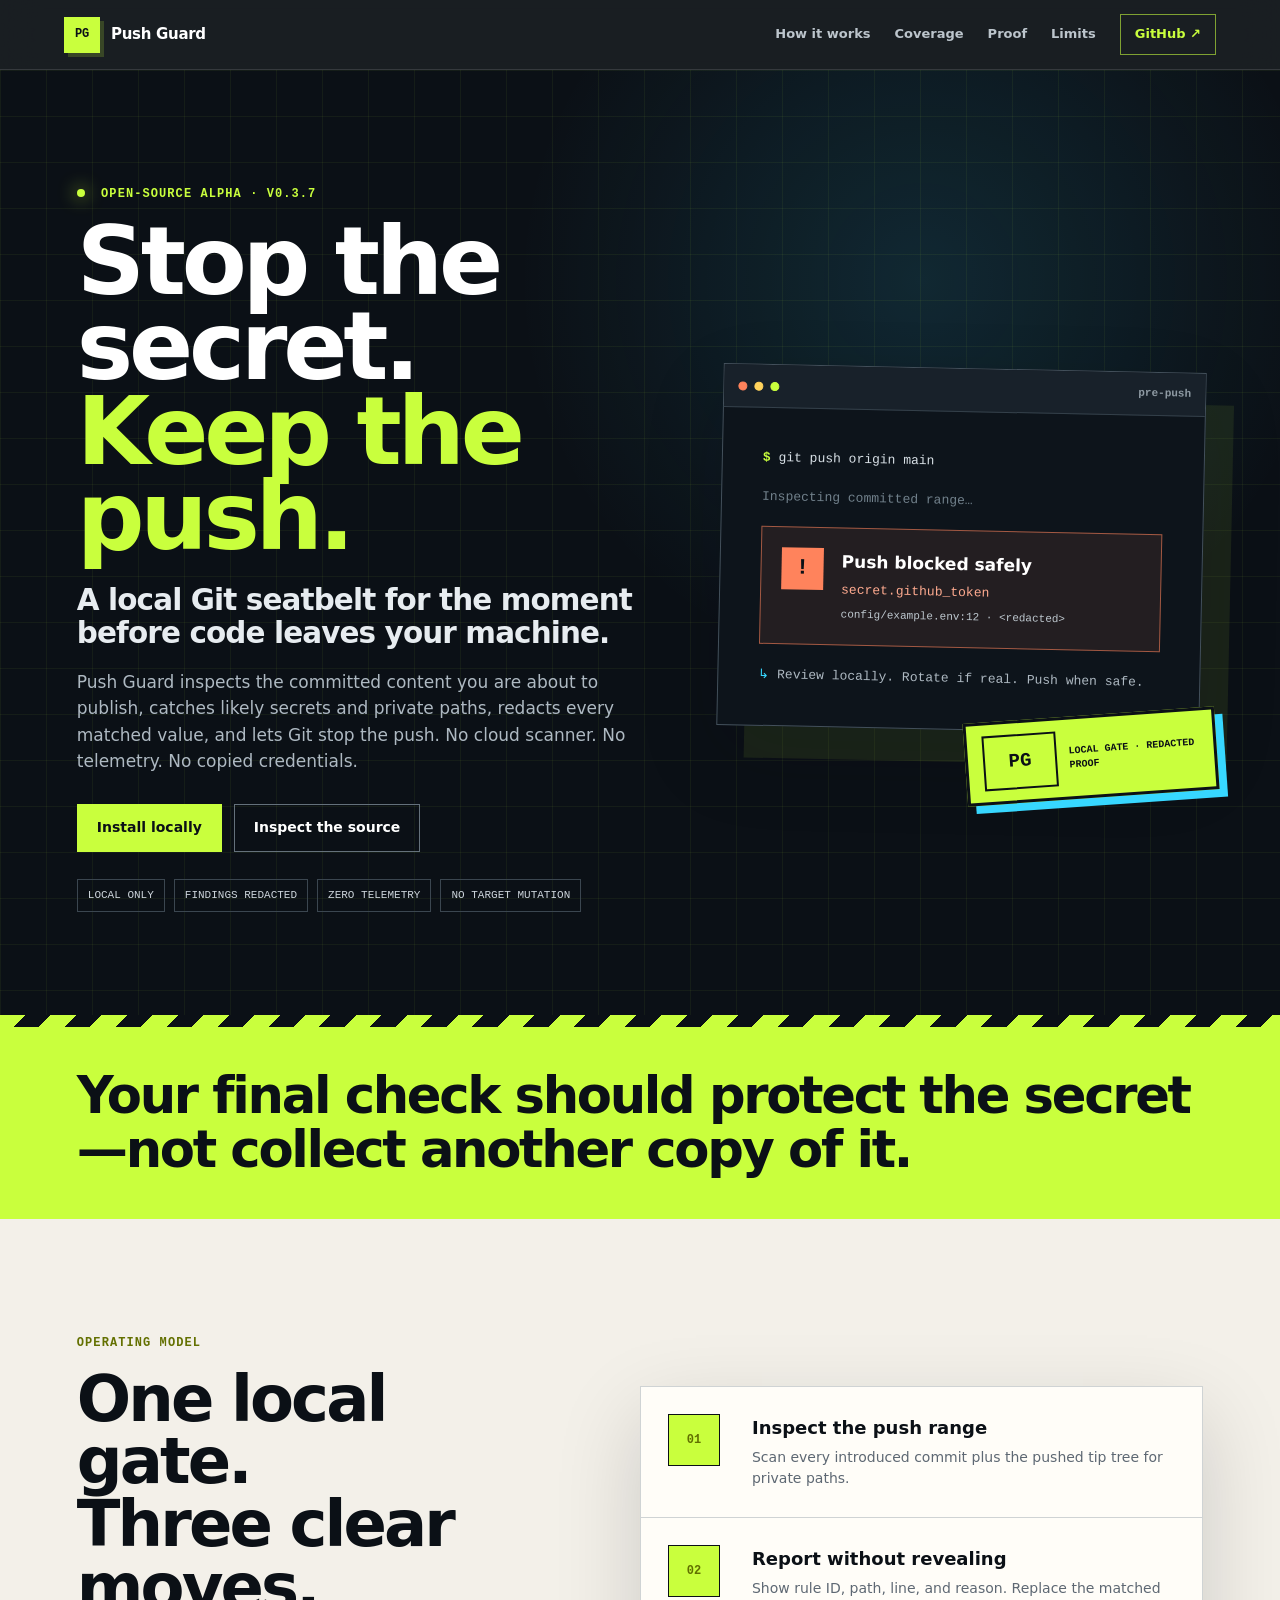
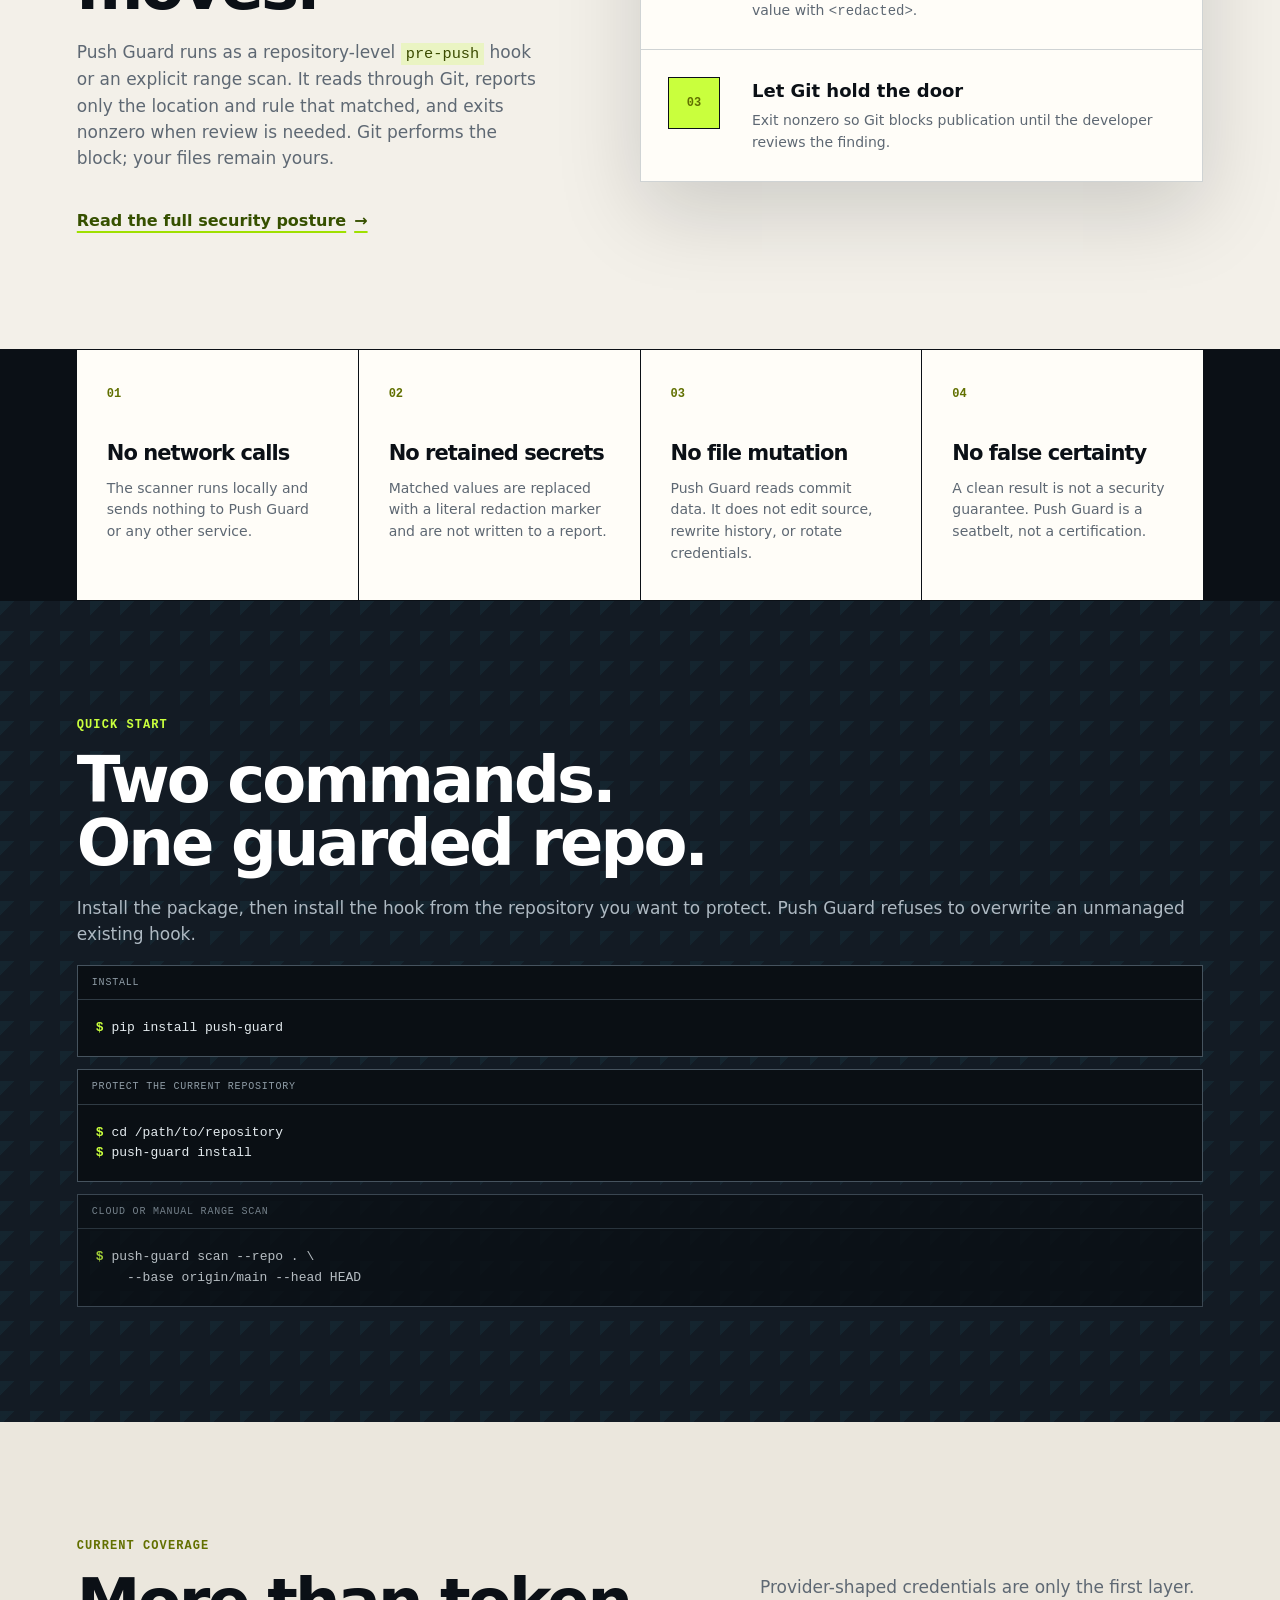
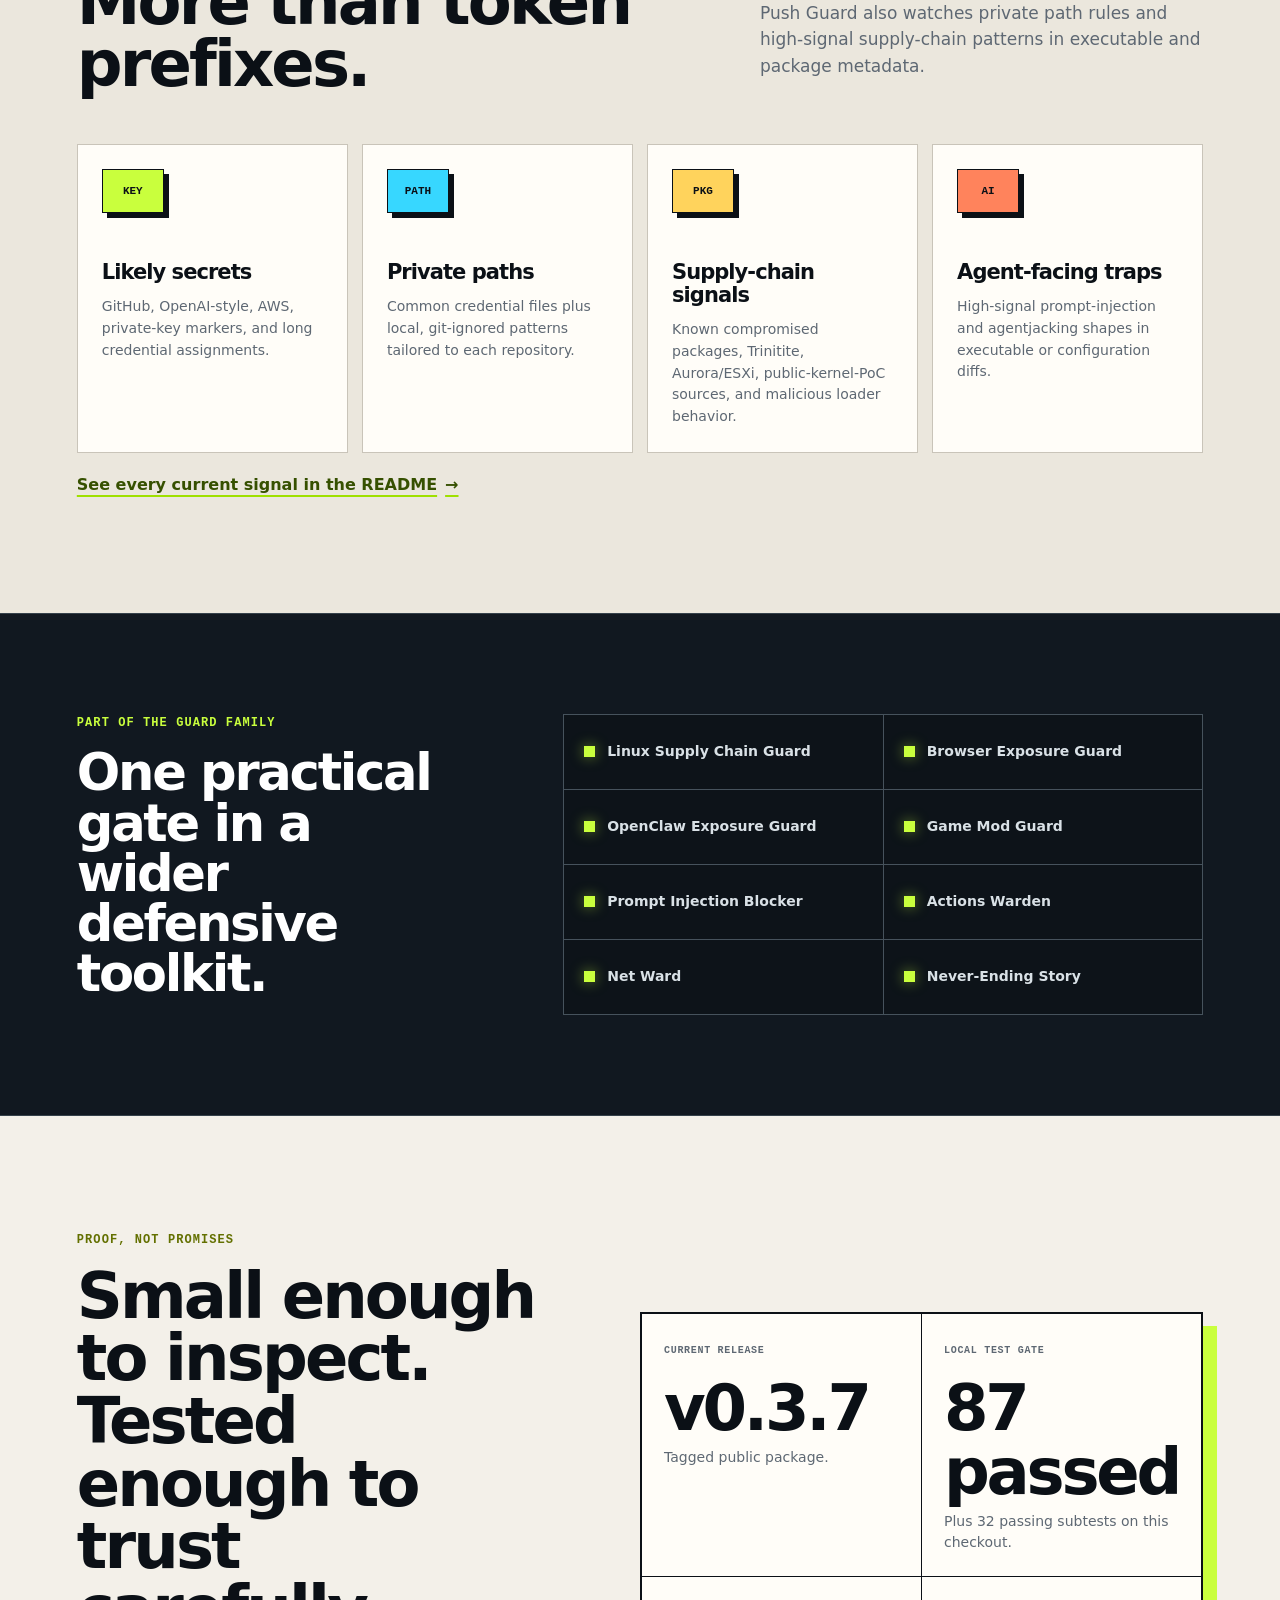
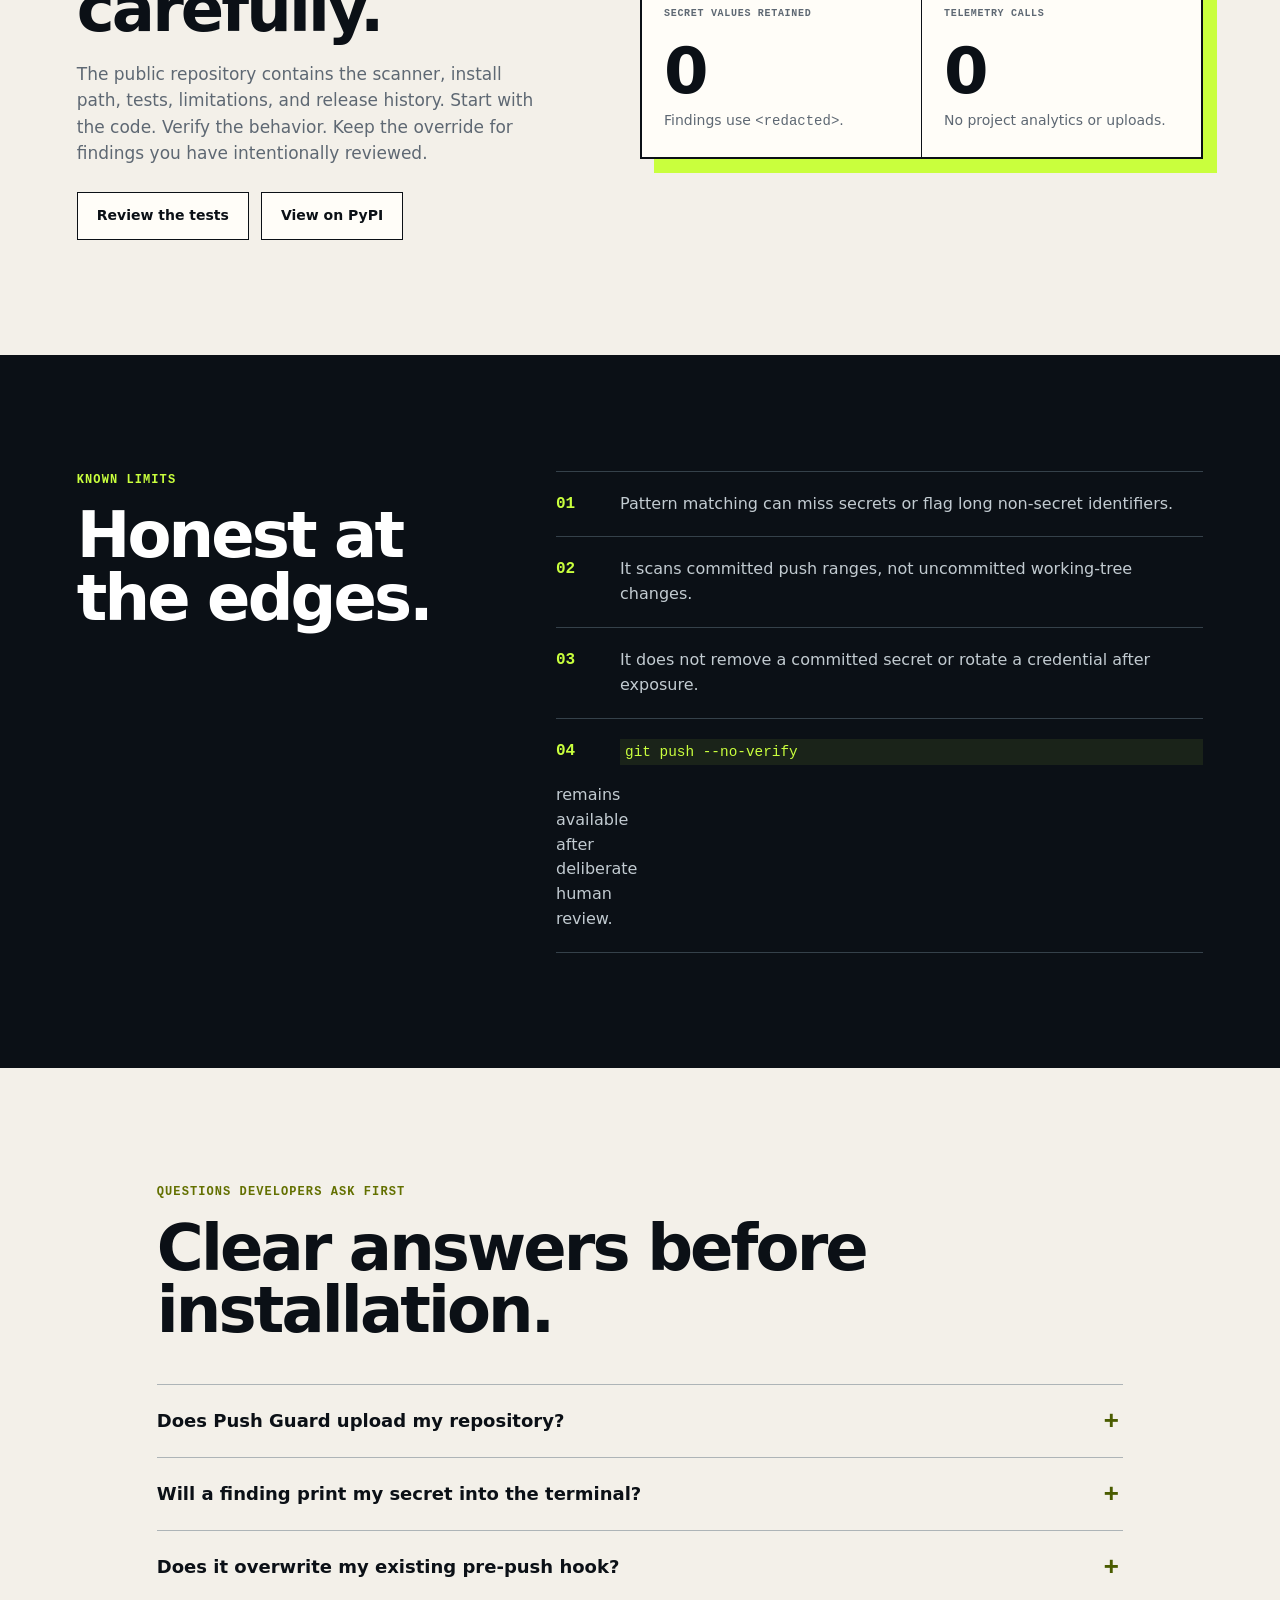
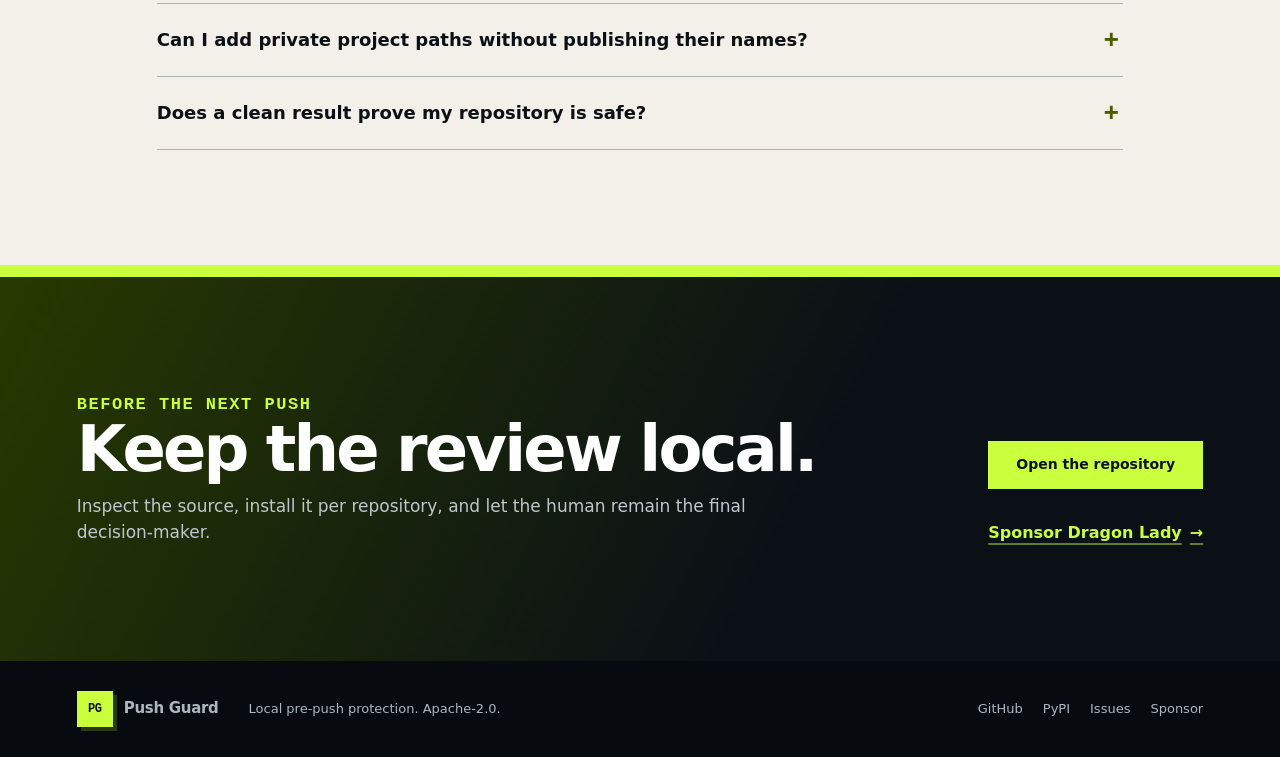
==== docs/index.html @ 7ceffd7c "Refresh Push Guard landing proof and social card for 0.3.7" ====
<!doctype html>
<html lang="en">
<head>
  <meta charset="utf-8">
  <meta name="viewport" content="width=device-width, initial-scale=1">
  <meta name="theme-color" content="#0b1016">
  <meta name="description" content="Push Guard is a local Git pre-push guard that catches likely secrets and private paths before code leaves your machine.">
  <meta property="og:type" content="website">
  <meta property="og:title" content="Push Guard | Stop likely secret leaks before push">
  <meta property="og:description" content="Local-only Git protection. Redacted findings. Zero telemetry. No file mutation.">
  <meta property="og:url" content="https://push-guard.netlify.app/">
  <meta property="og:image" content="https://push-guard.netlify.app/og-push-guard.png">
  <meta property="og:image:width" content="1200">
  <meta property="og:image:height" content="630">
  <meta property="og:image:alt" content="Push Guard local pre-push protection with a synthetic redacted finding">
  <meta name="twitter:card" content="summary_large_image">
  <meta name="twitter:title" content="Push Guard | Local pre-push protection">
  <meta name="twitter:description" content="A practical seatbelt for the moment before code leaves your machine.">
  <meta name="twitter:image" content="https://push-guard.netlify.app/og-push-guard.png">
  <link rel="canonical" href="https://push-guard.netlify.app/">
  <title>Push Guard | Stop likely secret leaks before push</title>
  <link rel="icon" href="favicon.svg" type="image/svg+xml">
  <link rel="stylesheet" href="styles.css">
  <script type="application/ld+json">
  {
    "@context": "https://schema.org",
    "@type": "FAQPage",
    "mainEntity": [
      {
        "@type": "Question",
        "name": "Does Push Guard upload my repository?",
        "acceptedAnswer": {
          "@type": "Answer",
          "text": "No. It runs locally, uses Git only to read commit data, and makes no network calls."
        }
      },
      {
        "@type": "Question",
        "name": "Will a finding print my secret into the terminal?",
        "acceptedAnswer": {
          "@type": "Answer",
          "text": "No. The matched value is replaced with <redacted>. The output identifies the rule, file, line, and reason so you can inspect locally."
        }
      },
      {
        "@type": "Question",
        "name": "Does it overwrite my existing pre-push hook?",
        "acceptedAnswer": {
          "@type": "Answer",
          "text": "Not by default. Installation refuses an unmanaged existing hook so you can preserve and chain it intentionally."
        }
      },
      {
        "@type": "Question",
        "name": "Can I add private project paths without publishing their names?",
        "acceptedAnswer": {
          "@type": "Answer",
          "text": "Yes. Put local patterns in the git-ignored .push-guard-private-paths file at the repository root."
        }
      },
      {
        "@type": "Question",
        "name": "Does a clean result prove my repository is safe?",
        "acceptedAnswer": {
          "@type": "Answer",
          "text": "No. It is one local publication gate, not a complete secret-management or supply-chain security program."
        }
      }
    ]
  }
  </script>
</head>
<body>
  <a class="skip-link" href="#main">Skip to content</a>

  <header class="site-header">
    <a class="brand" href="#top" aria-label="Push Guard home">
      <span class="brand-mark" aria-hidden="true">PG</span>
      <span>Push Guard</span>
    </a>
    <nav class="nav-links" aria-label="Primary navigation">
      <a href="#how">How it works</a>
      <a href="#coverage">Coverage</a>
      <a href="#proof">Proof</a>
      <a href="#limits">Limits</a>
      <a class="nav-cta" href="https://github.com/Dragon-Lady/push-guard" target="_blank" rel="noreferrer">GitHub <span aria-hidden="true">↗</span></a>
    </nav>
  </header>

  <main id="main">
    <section class="hero" id="top" aria-labelledby="hero-title">
      <div class="hero-copy">
        <p class="eyebrow"><span class="status-dot" aria-hidden="true"></span> Open-source alpha · v0.3.7</p>
        <h1 id="hero-title">Stop the secret.<br><span>Keep the push.</span></h1>
        <p class="hero-subtitle">A local Git seatbelt for the moment before code leaves your machine.</p>
        <p class="hero-text">
          Push Guard inspects the committed content you are about to publish, catches likely
          secrets and private paths, redacts every matched value, and lets Git stop the push.
          No cloud scanner. No telemetry. No copied credentials.
        </p>
        <div class="hero-actions">
          <a class="button primary" href="#quickstart">Install locally</a>
          <a class="button secondary" href="https://github.com/Dragon-Lady/push-guard" target="_blank" rel="noreferrer">Inspect the source</a>
        </div>
        <ul class="promise-row" aria-label="Core guarantees">
          <li>Local only</li>
          <li>Findings redacted</li>
          <li>Zero telemetry</li>
          <li>No target mutation</li>
        </ul>
      </div>

      <div class="hero-visual" aria-label="Illustration of Push Guard inspecting a Git push">
        <div class="terminal-card">
          <div class="terminal-bar">
            <span></span><span></span><span></span>
            <strong>pre-push</strong>
          </div>
          <div class="terminal-body" aria-hidden="true">
            <p><span class="prompt">$</span> git push origin main</p>
            <p class="dim">Inspecting committed range…</p>
            <div class="finding">
              <span class="finding-icon">!</span>
              <div>
                <strong>Push blocked safely</strong>
                <p>secret.github_token</p>
                <code>config/example.env:12 · &lt;redacted&gt;</code>
              </div>
            </div>
            <p class="resolution"><span>↳</span> Review locally. Rotate if real. Push when safe.</p>
          </div>
        </div>
        <div class="guard-seal" aria-hidden="true">
          <span class="shield">PG</span>
          <span class="seal-copy">LOCAL GATE · REDACTED PROOF</span>
        </div>
      </div>
    </section>

    <section class="impact-band" aria-label="Push Guard positioning">
      <p>Your final check should protect the secret—not collect another copy of it.</p>
    </section>

    <section class="section split" id="how">
      <div class="section-copy">
        <p class="section-kicker">Operating model</p>
        <h2>One local gate.<br>Three clear moves.</h2>
        <p>
          Push Guard runs as a repository-level <code>pre-push</code> hook or an explicit
          range scan. It reads through Git, reports only the location and rule that matched,
          and exits nonzero when review is needed. Git performs the block; your files remain yours.
        </p>
        <a class="text-link" href="https://github.com/Dragon-Lady/push-guard#posture" target="_blank" rel="noreferrer">Read the full security posture <span aria-hidden="true">→</span></a>
      </div>
      <ol class="flow-panel" aria-label="Push Guard request flow">
        <li>
          <span class="step-number">01</span>
          <div>
            <strong>Inspect the push range</strong>
            <p>Scan every introduced commit plus the pushed tip tree for private paths.</p>
          </div>
        </li>
        <li>
          <span class="step-number">02</span>
          <div>
            <strong>Report without revealing</strong>
            <p>Show rule ID, path, line, and reason. Replace the matched value with <code>&lt;redacted&gt;</code>.</p>
          </div>
        </li>
        <li>
          <span class="step-number">03</span>
          <div>
            <strong>Let Git hold the door</strong>
            <p>Exit nonzero so Git blocks publication until the developer reviews the finding.</p>
          </div>
        </li>
      </ol>
    </section>

    <section class="trust-grid" aria-label="Trust boundaries">
      <article>
        <span class="card-index">01</span>
        <h3>No network calls</h3>
        <p>The scanner runs locally and sends nothing to Push Guard or any other service.</p>
      </article>
      <article>
        <span class="card-index">02</span>
        <h3>No retained secrets</h3>
        <p>Matched values are replaced with a literal redaction marker and are not written to a report.</p>
      </article>
      <article>
        <span class="card-index">03</span>
        <h3>No file mutation</h3>
        <p>Push Guard reads commit data. It does not edit source, rewrite history, or rotate credentials.</p>
      </article>
      <article>
        <span class="card-index">04</span>
        <h3>No false certainty</h3>
        <p>A clean result is not a security guarantee. Push Guard is a seatbelt, not a certification.</p>
      </article>
    </section>

    <section class="section quickstart" id="quickstart">
      <div class="section-copy">
        <p class="section-kicker">Quick start</p>
        <h2>Two commands.<br>One guarded repo.</h2>
        <p>
          Install the package, then install the hook from the repository you want to protect.
          Push Guard refuses to overwrite an unmanaged existing hook.
        </p>
      </div>
      <div class="code-stack">
        <div class="code-card">
          <span>Install</span>
          <pre><code><b>$</b> pip install push-guard</code></pre>
        </div>
        <div class="code-card">
          <span>Protect the current repository</span>
          <pre><code><b>$</b> cd /path/to/repository
<b>$</b> push-guard install</code></pre>
        </div>
        <div class="code-card subdued">
          <span>Cloud or manual range scan</span>
          <pre><code><b>$</b> push-guard scan --repo . \
    --base origin/main --head HEAD</code></pre>
        </div>
      </div>
    </section>

    <section class="section coverage" id="coverage">
      <div class="coverage-heading">
        <div>
          <p class="section-kicker">Current coverage</p>
          <h2>More than token prefixes.</h2>
        </div>
        <p>
          Provider-shaped credentials are only the first layer. Push Guard also watches private
          path rules and high-signal supply-chain patterns in executable and package metadata.
        </p>
      </div>
      <div class="coverage-grid">
        <article>
          <span class="coverage-mark secret" aria-hidden="true">KEY</span>
          <h3>Likely secrets</h3>
          <p>GitHub, OpenAI-style, AWS, private-key markers, and long credential assignments.</p>
        </article>
        <article>
          <span class="coverage-mark path" aria-hidden="true">PATH</span>
          <h3>Private paths</h3>
          <p>Common credential files plus local, git-ignored patterns tailored to each repository.</p>
        </article>
        <article>
          <span class="coverage-mark chain" aria-hidden="true">PKG</span>
          <h3>Supply-chain signals</h3>
          <p>Known compromised packages, Trinitite, Aurora/ESXi, public-kernel-PoC sources, and malicious loader behavior.</p>
        </article>
        <article>
          <span class="coverage-mark agent" aria-hidden="true">AI</span>
          <h3>Agent-facing traps</h3>
          <p>High-signal prompt-injection and agentjacking shapes in executable or configuration diffs.</p>
        </article>
      </div>
      <a class="text-link" href="https://github.com/Dragon-Lady/push-guard#current-signals" target="_blank" rel="noreferrer">See every current signal in the README <span aria-hidden="true">→</span></a>
    </section>

    <section class="guard-family" aria-labelledby="family-title">
      <div>
        <p class="section-kicker">Part of the guard family</p>
        <h2 id="family-title">One practical gate in a wider defensive toolkit.</h2>
      </div>
      <ul aria-label="Related Dragon Lady projects">
        <li>Linux Supply Chain Guard</li>
        <li>Browser Exposure Guard</li>
        <li>OpenClaw Exposure Guard</li>
        <li>Game Mod Guard</li>
        <li>Prompt Injection Blocker</li>
        <li>Actions Warden</li>
        <li>Net Ward</li>
        <li>Never-Ending Story</li>
      </ul>
    </section>

    <section class="section proof" id="proof">
      <div class="proof-copy">
        <p class="section-kicker">Proof, not promises</p>
        <h2>Small enough to inspect.<br>Tested enough to trust carefully.</h2>
        <p>
          The public repository contains the scanner, install path, tests, limitations, and release
          history. Start with the code. Verify the behavior. Keep the override for findings you have
          intentionally reviewed.
        </p>
        <div class="proof-actions">
          <a class="button secondary" href="https://github.com/Dragon-Lady/push-guard/tree/main/tests" target="_blank" rel="noreferrer">Review the tests</a>
          <a class="button secondary" href="https://pypi.org/project/push-guard/" target="_blank" rel="noreferrer">View on PyPI</a>
        </div>
      </div>
      <div class="metric-grid" aria-label="Release evidence">
        <article>
          <span>Current release</span>
          <strong>v0.3.7</strong>
          <p>Tagged public package.</p>
        </article>
        <article>
          <span>Local test gate</span>
          <strong>87 passed</strong>
          <p>Plus 32 passing subtests on this checkout.</p>
        </article>
        <article>
          <span>Secret values retained</span>
          <strong>0</strong>
          <p>Findings use <code>&lt;redacted&gt;</code>.</p>
        </article>
        <article>
          <span>Telemetry calls</span>
          <strong>0</strong>
          <p>No project analytics or uploads.</p>
        </article>
      </div>
    </section>

    <section class="section limits" id="limits">
      <div>
        <p class="section-kicker">Known limits</p>
        <h2>Honest at the edges.</h2>
      </div>
      <div class="limits-list">
        <p><span>01</span> Pattern matching can miss secrets or flag long non-secret identifiers.</p>
        <p><span>02</span> It scans committed push ranges, not uncommitted working-tree changes.</p>
        <p><span>03</span> It does not remove a committed secret or rotate a credential after exposure.</p>
        <p><span>04</span> <code>git push --no-verify</code> remains available after deliberate human review.</p>
      </div>
    </section>

    <section class="section faq" aria-labelledby="faq-title">
      <p class="section-kicker">Questions developers ask first</p>
      <h2 id="faq-title">Clear answers before installation.</h2>
      <details>
        <summary>Does Push Guard upload my repository?</summary>
        <p>No. It runs locally, uses Git only to read commit data, and makes no network calls.</p>
      </details>
      <details>
        <summary>Will a finding print my secret into the terminal?</summary>
        <p>No. The matched value is replaced with <code>&lt;redacted&gt;</code>. The output identifies the rule, file, line, and reason so you can inspect locally.</p>
      </details>
      <details>
        <summary>Does it overwrite my existing pre-push hook?</summary>
        <p>Not by default. Installation refuses an unmanaged existing hook so you can preserve and chain it intentionally.</p>
      </details>
      <details>
        <summary>Can I add private project paths without publishing their names?</summary>
        <p>Yes. Put local patterns in the git-ignored <code>.push-guard-private-paths</code> file at the repository root.</p>
      </details>
      <details>
        <summary>Does a clean result prove my repository is safe?</summary>
        <p>No. It is one local publication gate, not a complete secret-management or supply-chain security program.</p>
      </details>
    </section>

    <section class="final-cta">
      <div>
        <p class="section-kicker">Before the next push</p>
        <h2>Keep the review local.</h2>
        <p>Inspect the source, install it per repository, and let the human remain the final decision-maker.</p>
      </div>
      <div class="final-actions">
        <a class="button primary" href="https://github.com/Dragon-Lady/push-guard" target="_blank" rel="noreferrer">Open the repository</a>
        <a class="text-link light" href="https://github.com/sponsors/Dragon-Lady" target="_blank" rel="noreferrer">Sponsor Dragon Lady <span aria-hidden="true">→</span></a>
      </div>
    </section>
  </main>

  <footer class="site-footer">
    <a class="brand" href="#top">
      <span class="brand-mark" aria-hidden="true">PG</span>
      <span>Push Guard</span>
    </a>
    <p>Local pre-push protection. Apache-2.0.</p>
    <nav aria-label="Footer navigation">
      <a href="https://github.com/Dragon-Lady/push-guard" target="_blank" rel="noreferrer">GitHub</a>
      <a href="https://pypi.org/project/push-guard/" target="_blank" rel="noreferrer">PyPI</a>
      <a href="https://github.com/Dragon-Lady/push-guard/issues" target="_blank" rel="noreferrer">Issues</a>
      <a href="https://github.com/sponsors/Dragon-Lady" target="_blank" rel="noreferrer">Sponsor</a>
    </nav>
  </footer>
</body>
</html>
---- docs/styles.css ----
:root {
  --ink: #0b1016;
  --ink-soft: #131b24;
  --paper: #f3f0e9;
  --panel: #fffdf8;
  --muted: #5e6873;
  --line: #cfd3d4;
  --acid: #c9ff3d;
  --acid-deep: #9fe000;
  --cyan: #37d7ff;
  --orange: #ff835c;
  --shadow: 0 30px 80px rgba(8, 14, 20, 0.16);
  --mono: "SFMono-Regular", Consolas, "Liberation Mono", monospace;
}

* {
  box-sizing: border-box;
}

html {
  scroll-behavior: smooth;
}

body {
  margin: 0;
  color: var(--ink);
  background: var(--paper);
  font-family: Inter, ui-sans-serif, system-ui, -apple-system, BlinkMacSystemFont, "Segoe UI", sans-serif;
  line-height: 1.55;
}

a {
  color: inherit;
  text-decoration: none;
}

code,
pre {
  font-family: var(--mono);
}

.skip-link {
  position: fixed;
  left: 16px;
  top: -80px;
  z-index: 100;
  padding: 10px 14px;
  color: var(--ink);
  background: var(--acid);
  font-weight: 800;
}

.skip-link:focus {
  top: 16px;
}

.site-header {
  position: sticky;
  top: 0;
  z-index: 30;
  display: flex;
  align-items: center;
  justify-content: space-between;
  min-height: 70px;
  padding: 0 clamp(20px, 5vw, 72px);
  color: #fff;
  background: rgba(11, 16, 22, 0.94);
  border-bottom: 1px solid rgba(255, 255, 255, 0.12);
  backdrop-filter: blur(18px);
}

.brand {
  display: inline-flex;
  align-items: center;
  gap: 11px;
  font-size: 15px;
  font-weight: 820;
  letter-spacing: -0.02em;
}

.brand-mark {
  display: grid;
  place-items: center;
  width: 36px;
  height: 36px;
  color: var(--ink);
  background: var(--acid);
  border: 1px solid var(--acid);
  font-family: var(--mono);
  font-size: 12px;
  font-weight: 900;
  box-shadow: 4px 4px 0 rgba(201, 255, 61, 0.18);
}

.nav-links {
  display: flex;
  align-items: center;
  gap: 24px;
  color: #bcc5cc;
  font-size: 13px;
  font-weight: 650;
}

.nav-links a:hover,
.nav-links a:focus-visible {
  color: var(--acid);
}

.nav-cta {
  padding: 9px 14px;
  color: var(--acid) !important;
  border: 1px solid rgba(201, 255, 61, 0.58);
}

.hero {
  position: relative;
  min-height: calc(100svh - 70px);
  display: grid;
  grid-template-columns: minmax(0, 1.08fr) minmax(380px, 0.92fr);
  align-items: center;
  gap: clamp(36px, 6vw, 90px);
  padding: clamp(70px, 9vw, 128px) clamp(24px, 6vw, 94px);
  color: #fff;
  background:
    linear-gradient(90deg, rgba(201, 255, 61, 0.055) 1px, transparent 1px),
    linear-gradient(rgba(201, 255, 61, 0.055) 1px, transparent 1px),
    radial-gradient(circle at 72% 22%, rgba(55, 215, 255, 0.12), transparent 34%),
    var(--ink);
  background-size: 46px 46px, 46px 46px, auto, auto;
  overflow: hidden;
}

.hero::after {
  content: "";
  position: absolute;
  left: 0;
  right: 0;
  bottom: 0;
  height: 12px;
  background: repeating-linear-gradient(135deg, var(--acid) 0 18px, var(--ink) 18px 36px);
}

.hero-copy,
.hero-visual {
  position: relative;
  z-index: 2;
}

.eyebrow,
.section-kicker {
  margin: 0 0 15px;
  color: #637000;
  font-family: var(--mono);
  font-size: 12px;
  font-weight: 850;
  letter-spacing: 0.09em;
  text-transform: uppercase;
}

.hero .eyebrow {
  color: var(--acid);
}

.status-dot {
  display: inline-block;
  width: 8px;
  height: 8px;
  margin-right: 8px;
  background: var(--acid);
  border-radius: 50%;
  box-shadow: 0 0 18px var(--acid);
}

h1,
h2,
h3,
p {
  margin-top: 0;
}

h1,
h2,
h3 {
  letter-spacing: -0.045em;
}

h1 {
  max-width: 880px;
  margin-bottom: 24px;
  font-size: clamp(54px, 7.4vw, 116px);
  line-height: 0.9;
}

h1 span {
  color: var(--acid);
}

h2 {
  margin-bottom: 20px;
  font-size: clamp(38px, 5vw, 70px);
  line-height: 0.98;
}

h3 {
  margin-bottom: 12px;
  font-size: 21px;
  line-height: 1.1;
}

.hero-subtitle {
  max-width: 760px;
  margin-bottom: 18px;
  color: #e7ecf0;
  font-size: clamp(22px, 2.3vw, 34px);
  font-weight: 720;
  line-height: 1.14;
  letter-spacing: -0.03em;
}

.hero-text {
  max-width: 720px;
  color: #aeb9c2;
  font-size: 17px;
}

.hero-actions,
.proof-actions,
.final-actions {
  display: flex;
  flex-wrap: wrap;
  align-items: center;
  gap: 12px;
}

.hero-actions {
  margin-top: 30px;
}

.button {
  display: inline-flex;
  align-items: center;
  justify-content: center;
  min-height: 48px;
  padding: 0 19px;
  border: 1px solid var(--ink);
  font-size: 14px;
  font-weight: 800;
  transition: transform 160ms ease, box-shadow 160ms ease, background 160ms ease;
}

.button:hover,
.button:focus-visible {
  transform: translateY(-2px);
  box-shadow: 7px 7px 0 rgba(11, 16, 22, 0.18);
}

.button.primary {
  color: var(--ink);
  background: var(--acid);
  border-color: var(--acid);
}

.button.secondary {
  color: var(--ink);
  background: var(--panel);
}

.hero .button.secondary {
  color: #fff;
  background: transparent;
  border-color: #64717b;
}

.promise-row {
  display: flex;
  flex-wrap: wrap;
  gap: 9px;
  margin: 27px 0 0;
  padding: 0;
  list-style: none;
}

.promise-row li {
  padding: 7px 10px;
  color: #cdd5db;
  border: 1px solid #3b4650;
  font-family: var(--mono);
  font-size: 11px;
  text-transform: uppercase;
}

.hero-visual {
  min-height: 520px;
  display: grid;
  place-items: center;
}

.terminal-card {
  width: min(610px, 100%);
  color: #d8e0e6;
  background: #0d141b;
  border: 1px solid #43505b;
  box-shadow: 28px 32px 0 rgba(201, 255, 61, 0.08), var(--shadow);
  transform: rotate(1.2deg);
}

.terminal-bar {
  display: flex;
  align-items: center;
  gap: 7px;
  min-height: 43px;
  padding: 0 14px;
  background: #18212a;
  border-bottom: 1px solid #34404a;
}

.terminal-bar span {
  width: 9px;
  height: 9px;
  border: 1px solid #75818a;
  border-radius: 50%;
}

.terminal-bar span:first-child {
  background: var(--orange);
  border-color: var(--orange);
}

.terminal-bar span:nth-child(2) {
  background: #ffd35c;
  border-color: #ffd35c;
}

.terminal-bar span:nth-child(3) {
  background: var(--acid);
  border-color: var(--acid);
}

.terminal-bar strong {
  margin-left: auto;
  color: #8e9aa3;
  font-family: var(--mono);
  font-size: 11px;
  font-weight: 600;
}

.terminal-body {
  padding: clamp(23px, 4vw, 40px);
  font-family: var(--mono);
  font-size: 13px;
}

.terminal-body > p {
  margin-bottom: 19px;
}

.prompt {
  color: var(--acid);
  font-weight: 900;
}

.dim {
  color: #71808b;
}

.finding {
  display: grid;
  grid-template-columns: 44px 1fr;
  gap: 16px;
  padding: 20px;
  color: #fff;
  background: rgba(255, 131, 92, 0.09);
  border: 1px solid rgba(255, 131, 92, 0.58);
}

.finding-icon {
  display: grid;
  place-items: center;
  width: 42px;
  height: 42px;
  color: var(--ink);
  background: var(--orange);
  font-size: 22px;
  font-weight: 900;
}

.finding strong {
  display: block;
  margin-bottom: 5px;
  font-family: ui-sans-serif, system-ui, sans-serif;
  font-size: 17px;
}

.finding p {
  margin-bottom: 4px;
  color: #ffab90;
}

.finding code {
  color: #bec8cf;
  font-size: 11px;
}

.resolution {
  margin: 21px 0 0 !important;
  color: #aeb9c2;
}

.resolution span {
  color: var(--cyan);
}

.guard-seal {
  position: absolute;
  right: -14px;
  bottom: 11px;
  display: grid;
  grid-template-columns: 74px 1fr;
  align-items: center;
  gap: 12px;
  padding: 11px 15px;
  color: var(--ink);
  background: var(--acid);
  border: 3px solid var(--ink);
  box-shadow: 8px 8px 0 var(--cyan);
  transform: rotate(-4deg);
}

.shield {
  display: grid;
  place-items: center;
  height: 55px;
  border: 2px solid var(--ink);
  font-family: var(--mono);
  font-size: 19px;
  font-weight: 900;
}

.seal-copy {
  max-width: 130px;
  font-family: var(--mono);
  font-size: 10px;
  font-weight: 900;
  line-height: 1.4;
}

.impact-band {
  padding: 42px clamp(24px, 6vw, 94px);
  color: var(--ink);
  background: var(--acid);
}

.impact-band p {
  max-width: 1200px;
  margin: 0;
  font-size: clamp(27px, 4vw, 53px);
  font-weight: 850;
  line-height: 1.05;
  letter-spacing: -0.045em;
}

.section {
  padding: clamp(76px, 9vw, 126px) clamp(24px, 6vw, 94px);
}

.split {
  display: grid;
  grid-template-columns: minmax(0, 0.9fr) minmax(360px, 1.1fr);
  align-items: center;
  gap: clamp(45px, 8vw, 110px);
}

.section-copy > p:not(.section-kicker),
.proof-copy > p:not(.section-kicker),
.coverage-heading > p,
.final-cta p {
  color: var(--muted);
  font-size: 17px;
}

.section-copy code,
.limits code,
.faq code {
  padding: 2px 5px;
  color: #3b4b00;
  background: rgba(201, 255, 61, 0.22);
  font-size: 0.9em;
}

.text-link {
  display: inline-flex;
  gap: 8px;
  margin-top: 20px;
  color: #365000;
  font-weight: 820;
  text-decoration: underline;
  text-decoration-color: var(--acid-deep);
  text-decoration-thickness: 2px;
  text-underline-offset: 5px;
}

.flow-panel {
  margin: 0;
  padding: 0;
  list-style: none;
  background: var(--panel);
  border: 1px solid var(--line);
  box-shadow: var(--shadow);
}

.flow-panel li {
  display: grid;
  grid-template-columns: 64px 1fr;
  gap: 20px;
  padding: 27px;
  border-bottom: 1px solid var(--line);
}

.flow-panel li:last-child {
  border-bottom: 0;
}

.step-number,
.card-index {
  color: #617000;
  font-family: var(--mono);
  font-size: 12px;
  font-weight: 900;
}

.step-number {
  display: grid;
  place-items: center;
  width: 52px;
  height: 52px;
  background: var(--acid);
  border: 1px solid var(--ink);
}

.flow-panel strong {
  display: block;
  margin-bottom: 5px;
  font-size: 18px;
}

.flow-panel p,
.trust-grid p,
.coverage-grid p,
.metric-grid p {
  margin: 0;
  color: var(--muted);
  font-size: 14px;
}

.trust-grid {
  display: grid;
  grid-template-columns: repeat(4, 1fr);
  gap: 1px;
  padding: 1px clamp(24px, 6vw, 94px);
  background: var(--ink);
}

.trust-grid article {
  min-height: 250px;
  padding: 30px;
  background: var(--panel);
}

.trust-grid h3 {
  margin-top: 38px;
}

.quickstart {
  color: #fff;
  background:
    linear-gradient(135deg, rgba(55, 215, 255, 0.05) 25%, transparent 25%) 0 0 / 30px 30px,
    var(--ink-soft);
}

.quickstart .section-kicker {
  color: var(--acid);
}

.quickstart .section-copy > p:not(.section-kicker) {
  color: #aeb9c2;
}

.code-stack {
  display: grid;
  gap: 12px;
}

.code-card {
  border: 1px solid #46535e;
  background: #0a0f14;
}

.code-card > span {
  display: block;
  padding: 9px 14px;
  color: #8f9ca6;
  border-bottom: 1px solid #303b44;
  font-family: var(--mono);
  font-size: 10px;
  letter-spacing: 0.08em;
  text-transform: uppercase;
}

.code-card pre {
  margin: 0;
  padding: 18px;
  overflow-x: auto;
  color: #e4ebef;
  font-size: 13px;
}

.code-card b {
  color: var(--acid);
}

.code-card.subdued {
  opacity: 0.78;
}

.coverage {
  background: #ebe7dd;
}

.coverage-heading {
  display: grid;
  grid-template-columns: minmax(0, 1fr) minmax(340px, 0.7fr);
  align-items: end;
  gap: 50px;
  margin-bottom: 48px;
}

.coverage-heading h2 {
  margin-bottom: 0;
}

.coverage-grid {
  display: grid;
  grid-template-columns: repeat(4, 1fr);
  gap: 14px;
}

.coverage-grid article {
  min-height: 280px;
  padding: 24px;
  background: var(--panel);
  border: 1px solid #c9c4b9;
}

.coverage-mark {
  display: grid;
  place-items: center;
  width: 62px;
  height: 44px;
  margin-bottom: 48px;
  color: var(--ink);
  border: 1px solid var(--ink);
  font-family: var(--mono);
  font-size: 11px;
  font-weight: 900;
  box-shadow: 5px 5px 0 var(--ink);
}

.coverage-mark.secret { background: var(--acid); }
.coverage-mark.path { background: var(--cyan); }
.coverage-mark.chain { background: #ffd35c; }
.coverage-mark.agent { background: var(--orange); }

.guard-family {
  display: grid;
  grid-template-columns: minmax(340px, 0.75fr) minmax(0, 1.25fr);
  align-items: start;
  gap: clamp(45px, 8vw, 110px);
  padding: clamp(64px, 8vw, 100px) clamp(24px, 6vw, 94px);
  color: #fff;
  background: #111820;
  border-top: 1px solid #35414a;
  border-bottom: 1px solid #35414a;
}

.guard-family .section-kicker {
  color: var(--acid);
}

.guard-family h2 {
  margin-bottom: 0;
  font-size: clamp(34px, 4vw, 56px);
}

.guard-family ul {
  display: grid;
  grid-template-columns: repeat(2, 1fr);
  gap: 1px;
  margin: 0;
  padding: 1px;
  color: #d9e1e6;
  background: #46525c;
  list-style: none;
}

.guard-family li {
  position: relative;
  min-height: 74px;
  display: flex;
  align-items: center;
  padding: 18px 22px 18px 43px;
  background: #0d1319;
  font-size: 14px;
  font-weight: 720;
}

.guard-family li::before {
  content: "";
  position: absolute;
  left: 20px;
  width: 9px;
  height: 9px;
  background: var(--acid);
  border: 1px solid var(--acid);
  box-shadow: 0 0 13px rgba(201, 255, 61, 0.5);
}

.proof {
  display: grid;
  grid-template-columns: minmax(0, 0.9fr) minmax(420px, 1.1fr);
  align-items: center;
  gap: clamp(45px, 8vw, 105px);
}

.proof-actions {
  margin-top: 26px;
}

.metric-grid {
  display: grid;
  grid-template-columns: repeat(2, 1fr);
  gap: 1px;
  padding: 1px;
  background: var(--ink);
  border: 1px solid var(--ink);
  box-shadow: 14px 14px 0 var(--acid);
}

.metric-grid article {
  min-height: 180px;
  padding: 22px;
  background: var(--panel);
}

.metric-grid span {
  color: var(--muted);
  font-family: var(--mono);
  font-size: 10px;
  font-weight: 800;
  letter-spacing: 0.07em;
  text-transform: uppercase;
}

.metric-grid strong {
  display: block;
  margin: 15px 0 7px;
  font-size: clamp(38px, 5vw, 64px);
  line-height: 1;
  letter-spacing: -0.05em;
}

.limits {
  display: grid;
  grid-template-columns: minmax(0, 0.72fr) minmax(400px, 1.28fr);
  gap: clamp(45px, 9vw, 130px);
  color: #fff;
  background: var(--ink);
}

.limits .section-kicker {
  color: var(--acid);
}

.limits-list p {
  display: grid;
  grid-template-columns: 46px 1fr;
  gap: 18px;
  margin: 0;
  padding: 20px 0;
  color: #c2cbd1;
  border-bottom: 1px solid #35414a;
}

.limits-list p:first-child {
  border-top: 1px solid #35414a;
}

.limits-list span {
  color: var(--acid);
  font-family: var(--mono);
  font-weight: 850;
}

.limits code {
  color: var(--acid);
  background: rgba(201, 255, 61, 0.08);
}

.faq {
  max-width: 1120px;
  margin: 0 auto;
}

.faq h2 {
  margin-bottom: 42px;
}

.faq details {
  border-top: 1px solid #adb4b7;
}

.faq details:last-child {
  border-bottom: 1px solid #adb4b7;
}

.faq summary {
  position: relative;
  padding: 22px 50px 22px 0;
  cursor: pointer;
  font-size: 18px;
  font-weight: 780;
  list-style: none;
}

.faq summary::-webkit-details-marker {
  display: none;
}

.faq summary::after {
  content: "+";
  position: absolute;
  right: 4px;
  top: 17px;
  color: #4a5c00;
  font-family: var(--mono);
  font-size: 26px;
}

.faq details[open] summary::after {
  content: "−";
}

.faq details p {
  max-width: 820px;
  margin-bottom: 24px;
  color: var(--muted);
}

.final-cta {
  display: grid;
  grid-template-columns: minmax(0, 1fr) auto;
  align-items: end;
  gap: 50px;
  padding: clamp(70px, 9vw, 120px) clamp(24px, 6vw, 94px);
  color: #fff;
  background: linear-gradient(118deg, #273a00 0%, #0b1016 62%);
  border-top: 12px solid var(--acid);
}

.final-cta h2 {
  margin-bottom: 12px;
}

.final-cta p {
  max-width: 710px;
  margin-bottom: 0;
  color: #bdc7ce;
}

.final-cta .section-kicker {
  color: var(--acid);
}

.final-actions {
  flex-direction: column;
  align-items: stretch;
}

.text-link.light {
  color: var(--acid);
  text-decoration-color: rgba(201, 255, 61, 0.45);
}

.site-footer {
  display: grid;
  grid-template-columns: auto 1fr auto;
  align-items: center;
  gap: 30px;
  padding: 30px clamp(24px, 6vw, 94px);
  color: #acb7bf;
  background: #070b0f;
  font-size: 13px;
}

.site-footer p {
  margin: 0;
}

.site-footer nav {
  display: flex;
  gap: 20px;
}

.site-footer nav a:hover,
.site-footer nav a:focus-visible {
  color: var(--acid);
}

@media (max-width: 1040px) {
  .hero,
  .split,
  .proof {
    grid-template-columns: 1fr;
  }

  .hero-visual {
    min-height: 450px;
  }

  .trust-grid,
  .coverage-grid {
    grid-template-columns: repeat(2, 1fr);
  }

  .coverage-heading,
  .limits,
  .guard-family {
    grid-template-columns: 1fr;
  }
}

@media (max-width: 760px) {
  .site-header {
    position: static;
    min-height: 62px;
  }

  .nav-links a:not(.nav-cta) {
    display: none;
  }

  .hero {
    min-height: auto;
    grid-template-columns: 1fr;
    padding-top: 72px;
  }

  .hero-visual {
    min-height: 400px;
  }

  .guard-seal {
    right: 0;
    bottom: 8px;
  }

  .trust-grid,
  .coverage-grid,
  .metric-grid,
  .guard-family ul {
    grid-template-columns: 1fr;
  }

  .trust-grid article {
    min-height: 210px;
  }

  .coverage-heading {
    grid-template-columns: 1fr;
    gap: 8px;
  }

  .coverage-grid article {
    min-height: 240px;
  }

  .final-cta,
  .site-footer {
    grid-template-columns: 1fr;
    align-items: start;
  }

  .site-footer nav {
    flex-wrap: wrap;
  }
}

@media (max-width: 480px) {
  h1 {
    font-size: 49px;
  }

  .hero-subtitle {
    font-size: 21px;
  }

  .hero-visual {
    min-height: 360px;
  }

  .terminal-body {
    padding: 20px;
  }

  .finding {
    grid-template-columns: 1fr;
  }

  .finding code {
    word-break: break-word;
  }

  .guard-seal {
    grid-template-columns: 55px 1fr;
    transform: rotate(-2deg) scale(0.9);
    transform-origin: right bottom;
  }

  .flow-panel li {
    grid-template-columns: 1fr;
  }

  .site-footer .brand-mark {
    width: 34px;
    height: 34px;
  }
}

@media (prefers-reduced-motion: reduce) {
  html {
    scroll-behavior: auto;
  }

  *,
  *::before,
  *::after {
    transition-duration: 0.01ms !important;
    animation-duration: 0.01ms !important;
    animation-iteration-count: 1 !important;
  }
}
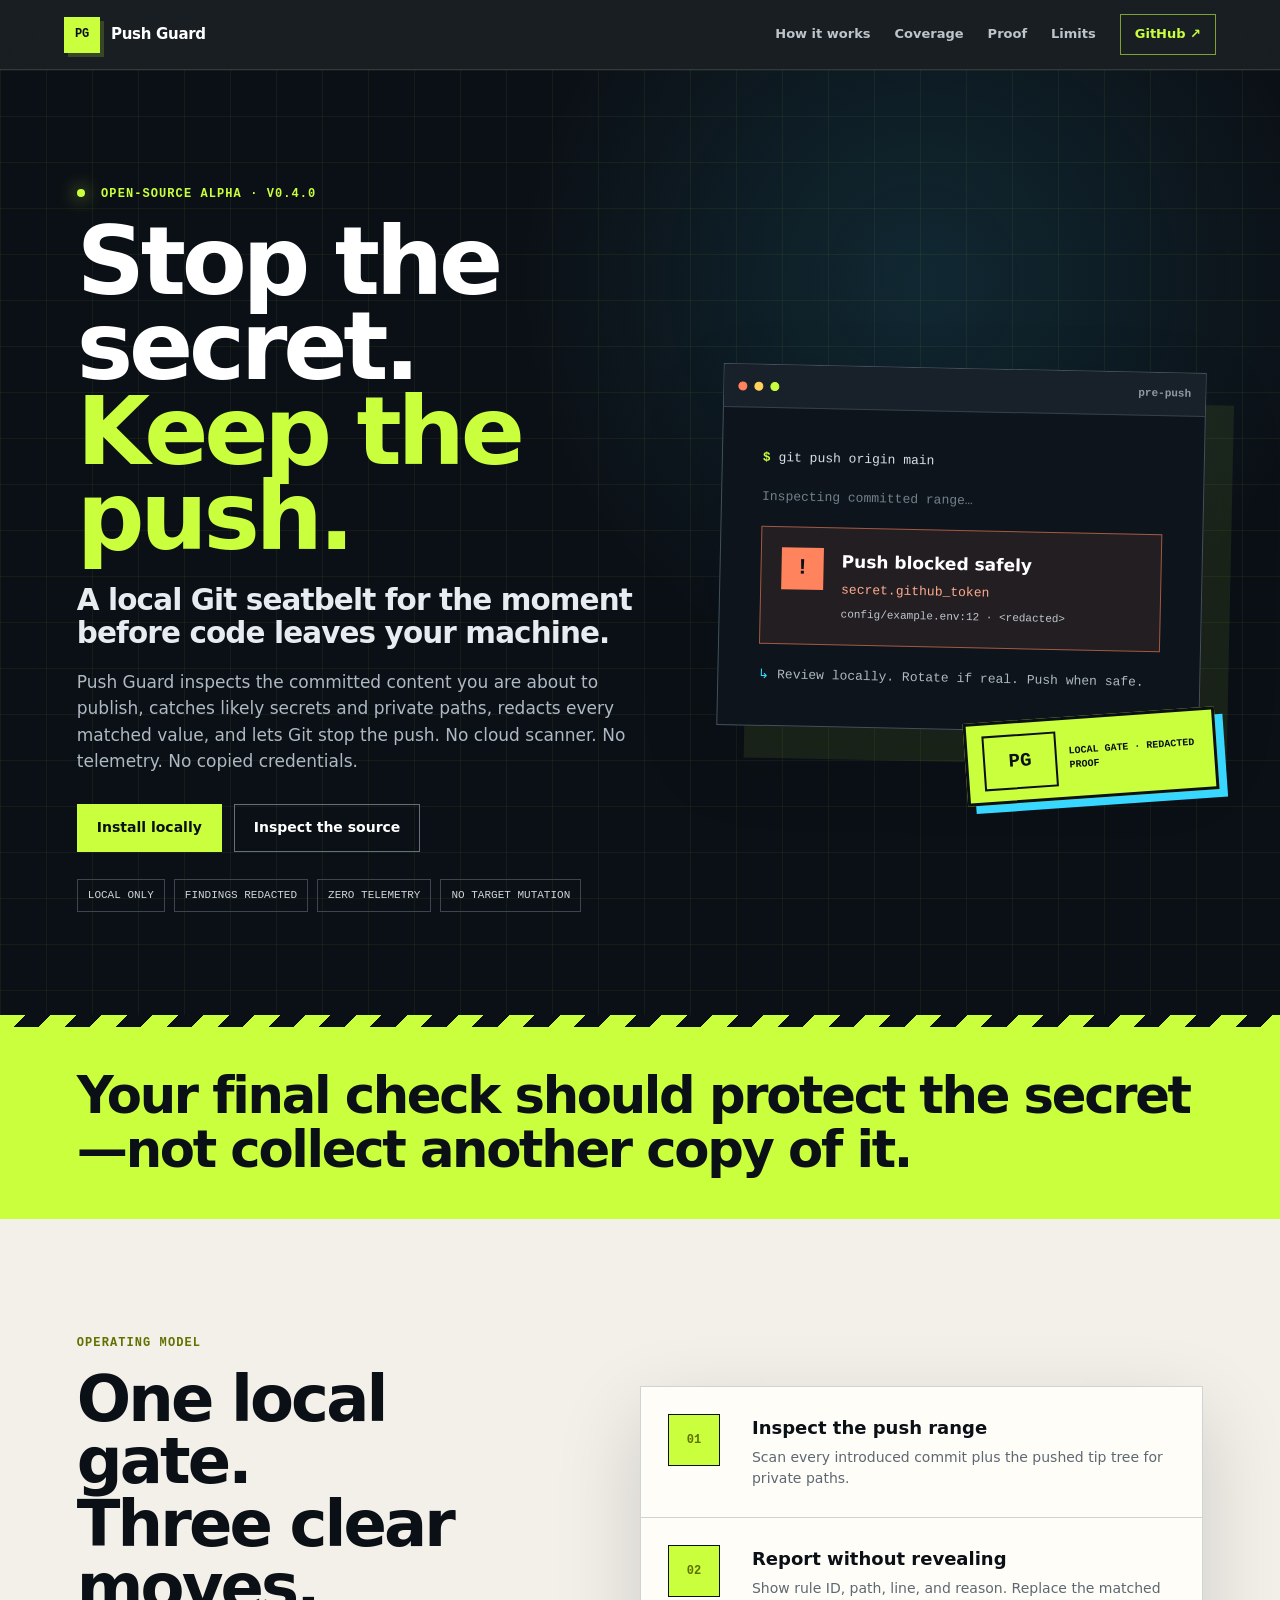
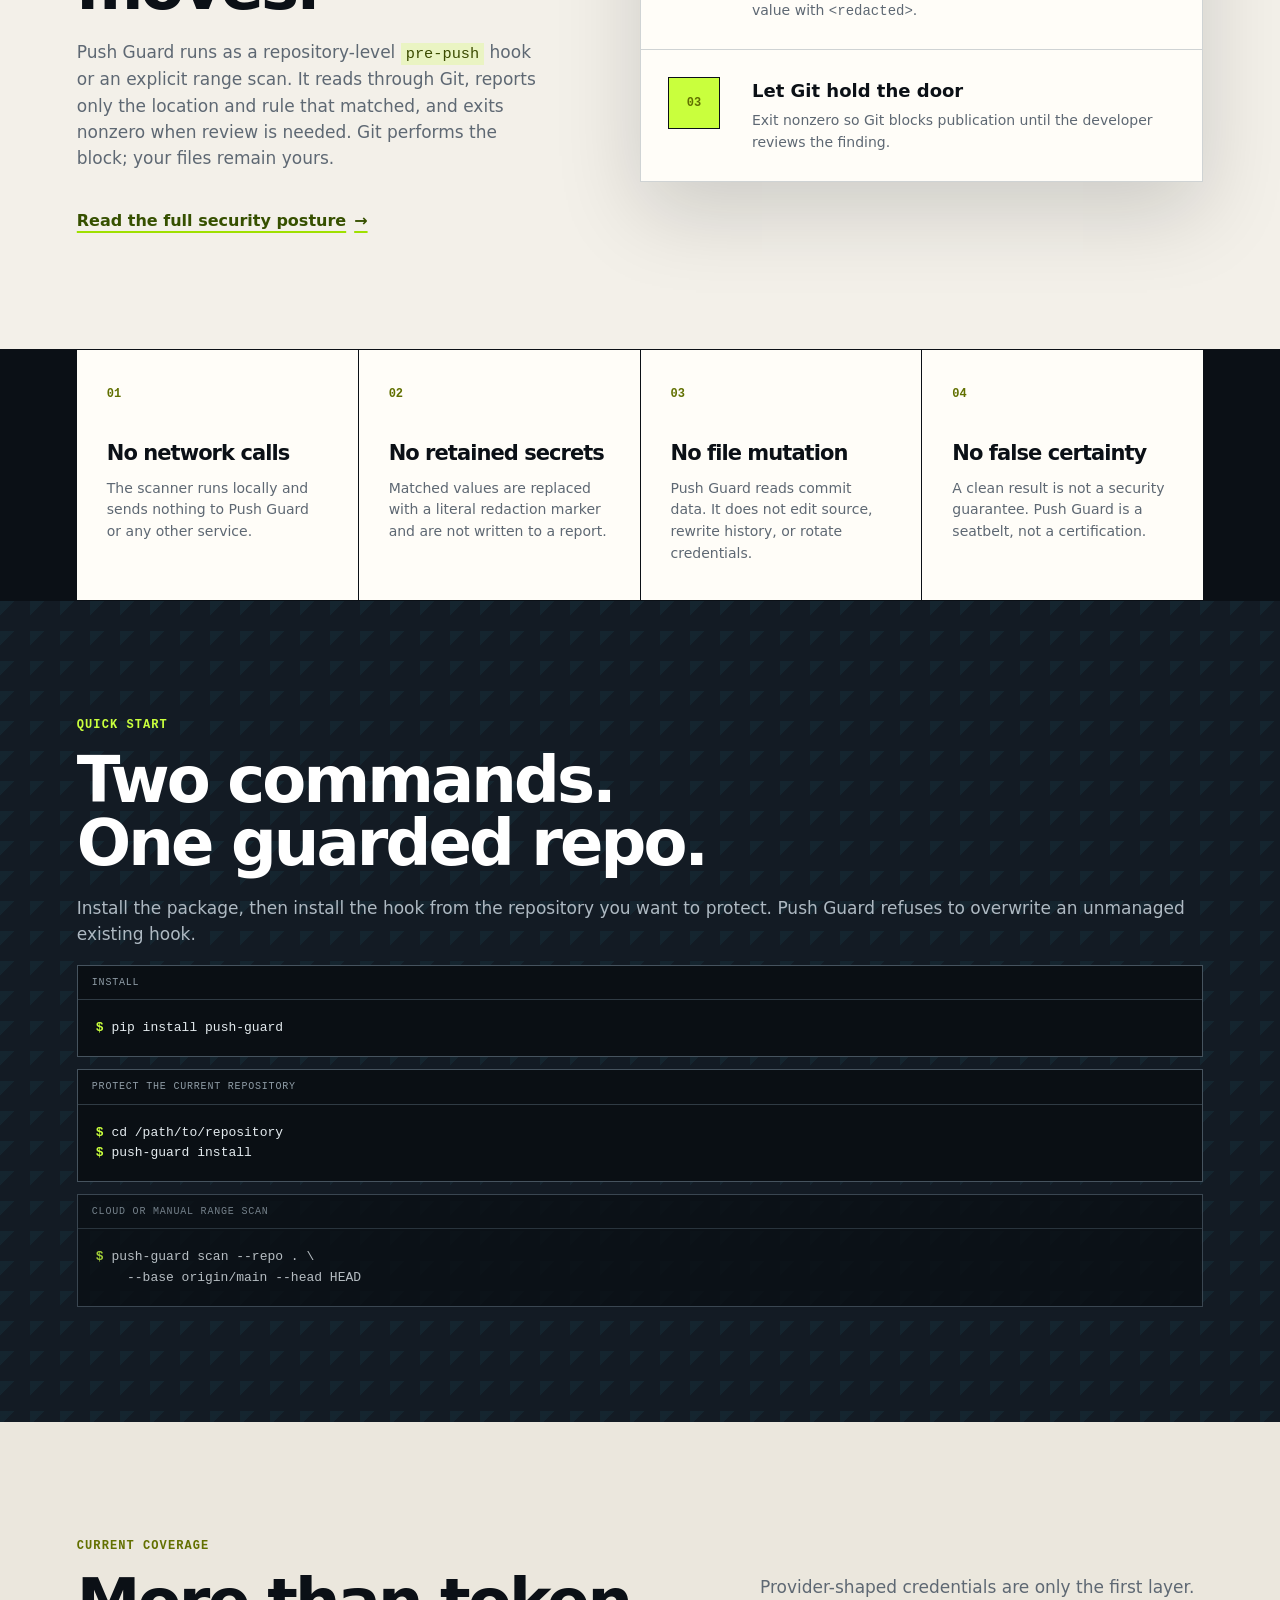
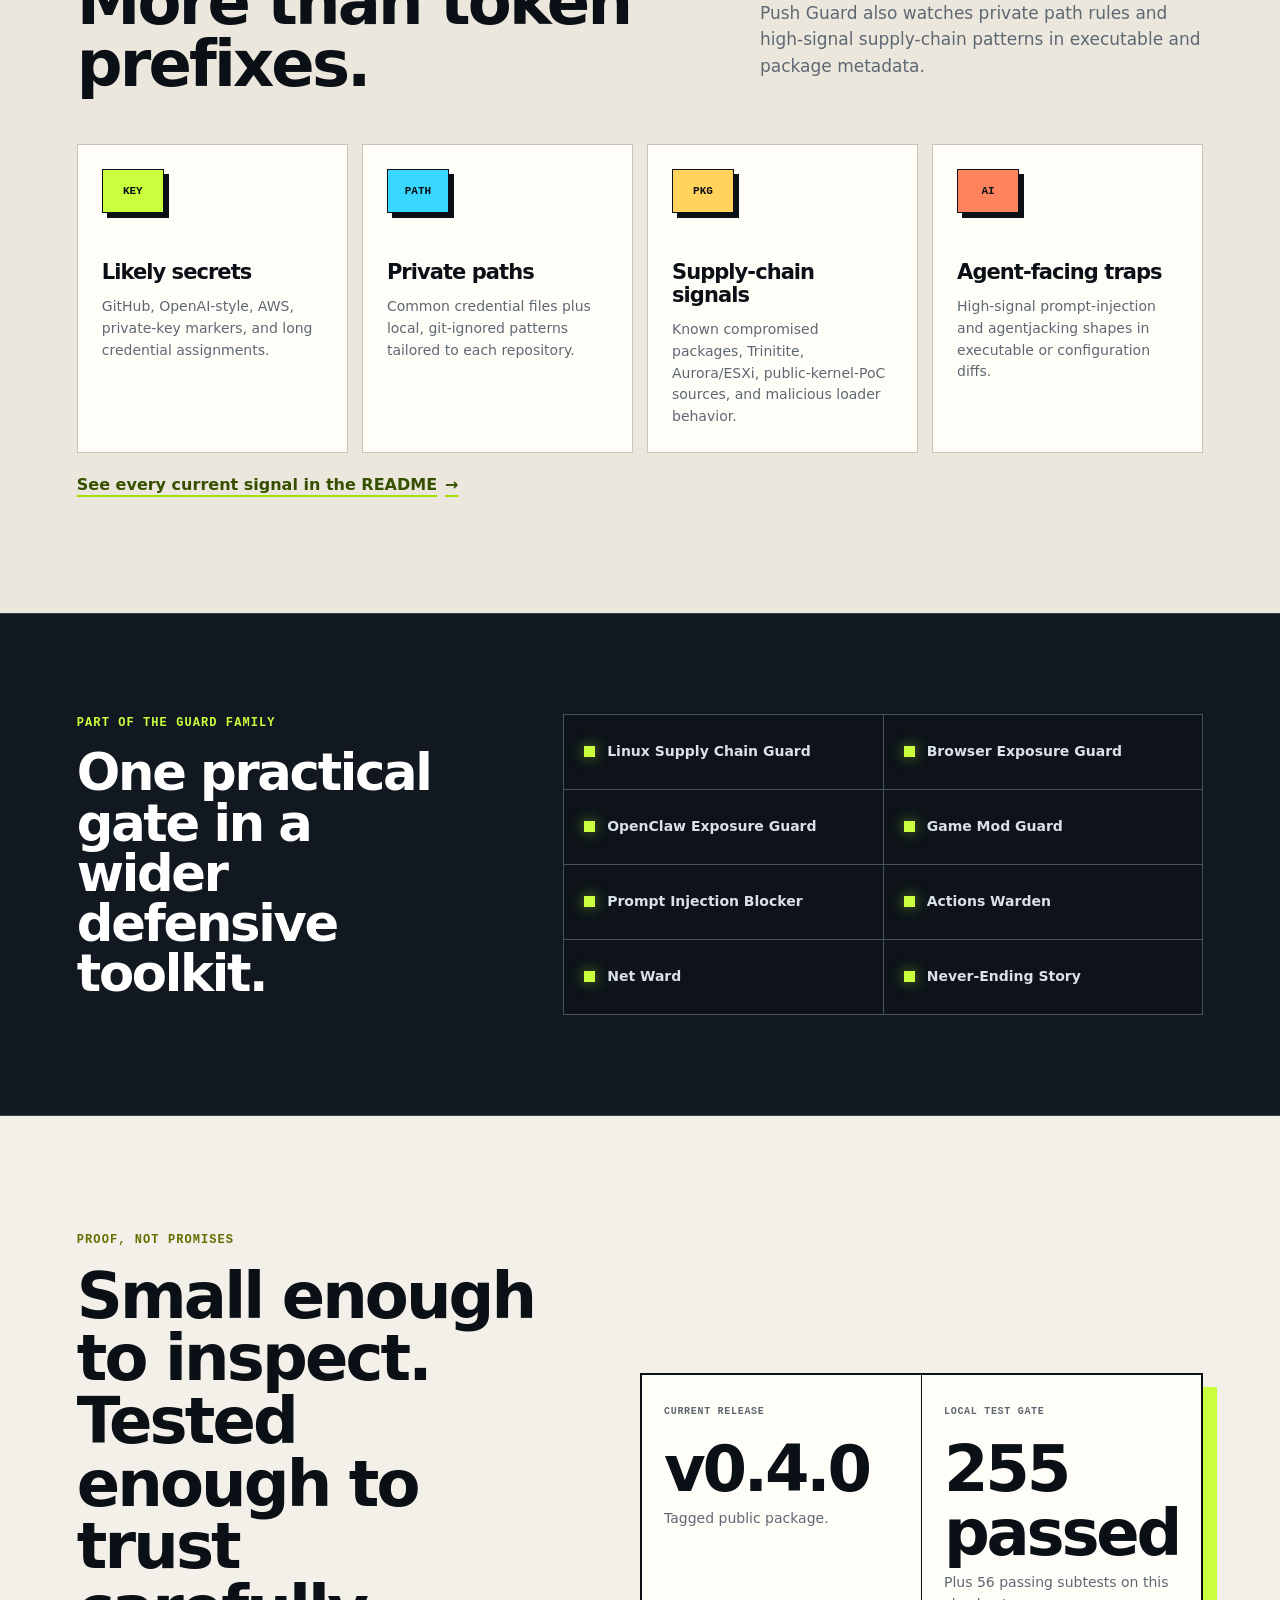
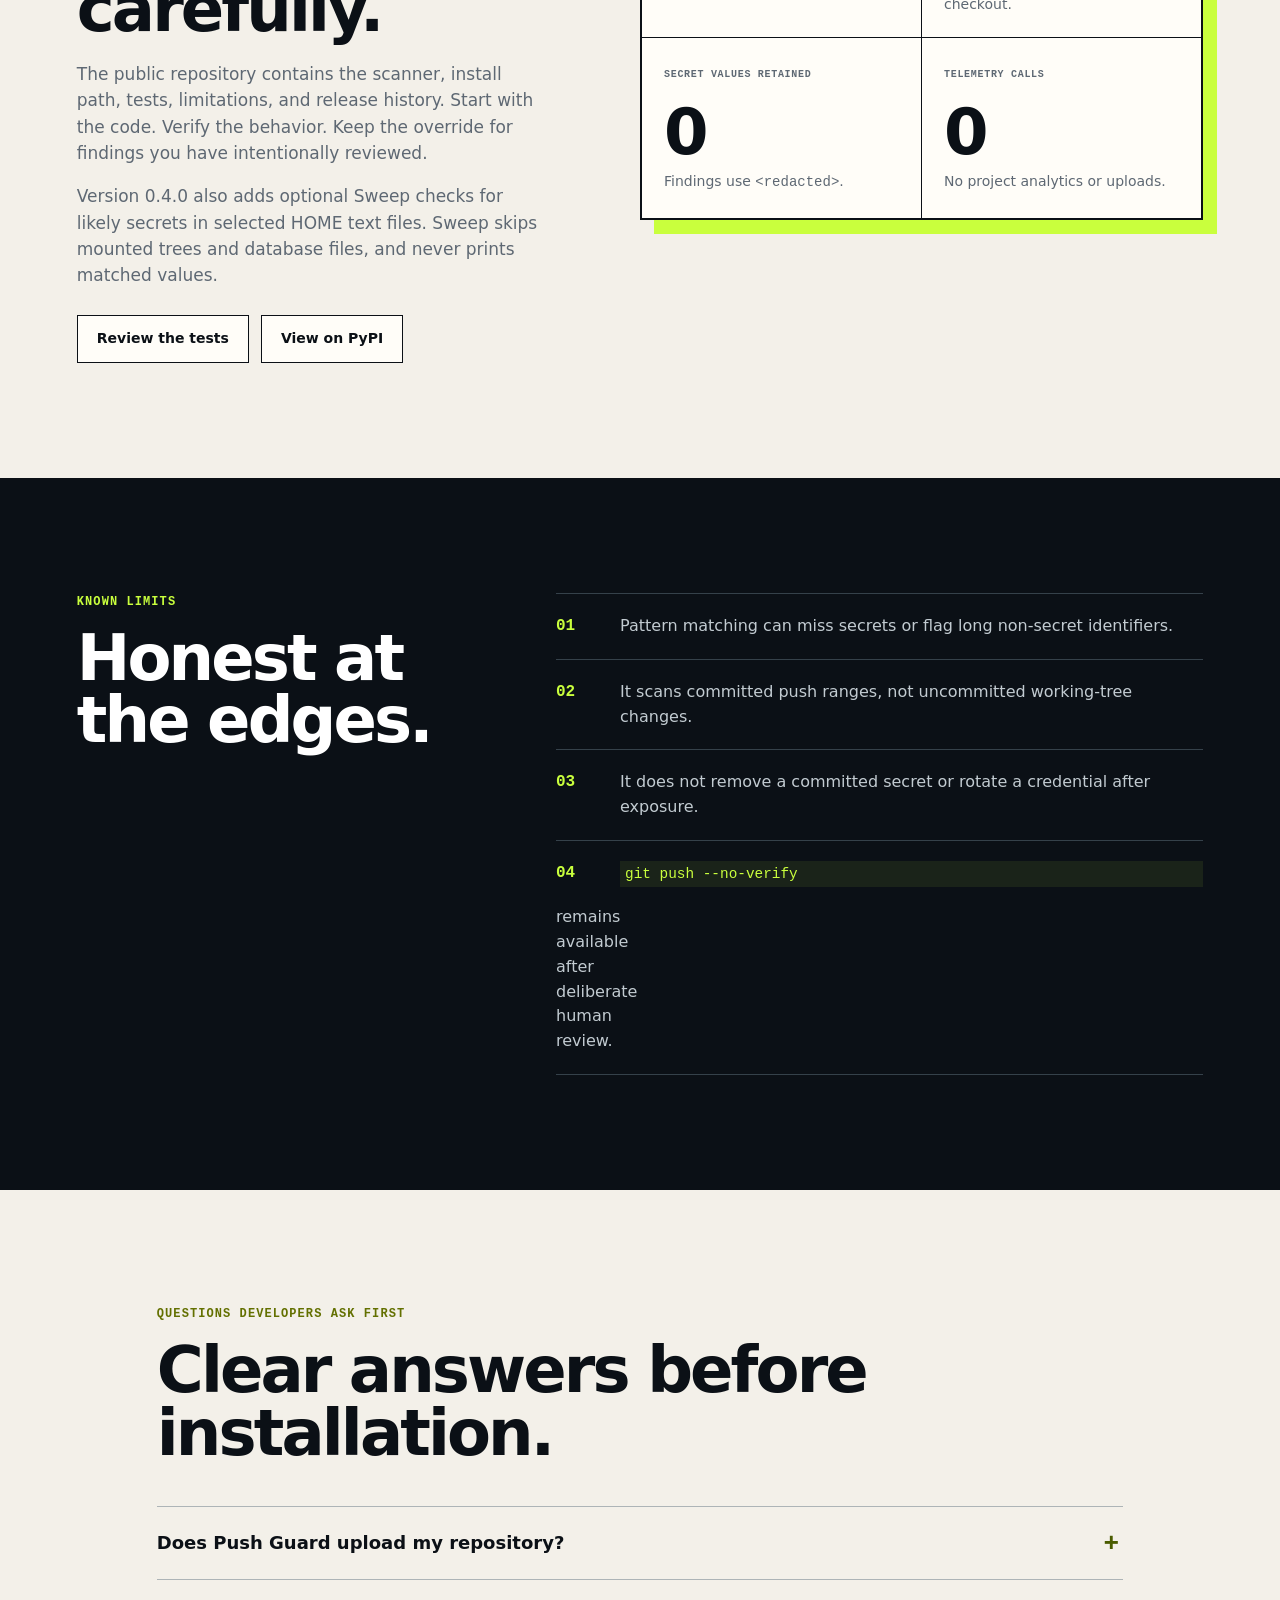
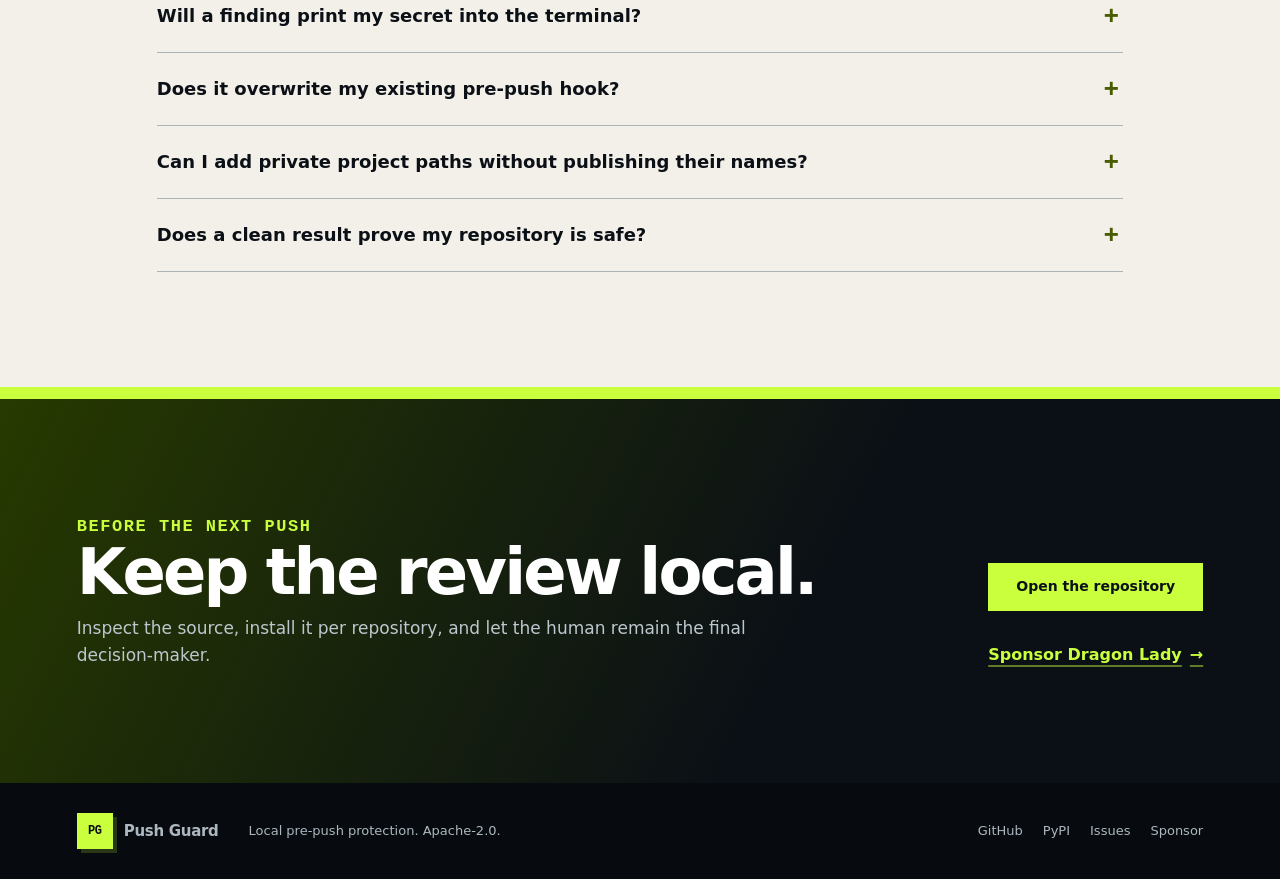
==== commit 25007522: "Release Push Guard 0.4.0 with bounded Sweep" ====
--- a/docs/index.html
+++ b/docs/index.html
@@ -90,7 +90,7 @@
   <main id="main">
     <section class="hero" id="top" aria-labelledby="hero-title">
       <div class="hero-copy">
-        <p class="eyebrow"><span class="status-dot" aria-hidden="true"></span> Open-source alpha · v0.3.7</p>
+        <p class="eyebrow"><span class="status-dot" aria-hidden="true"></span> Open-source alpha · v0.4.0</p>
         <h1 id="hero-title">Stop the secret.<br><span>Keep the push.</span></h1>
         <p class="hero-subtitle">A local Git seatbelt for the moment before code leaves your machine.</p>
         <p class="hero-text">
@@ -289,6 +289,7 @@
           history. Start with the code. Verify the behavior. Keep the override for findings you have
           intentionally reviewed.
         </p>
+        <p>Version 0.4.0 also adds optional Sweep checks for likely secrets in selected HOME text files. Sweep skips mounted trees and database files, and never prints matched values.</p>
         <div class="proof-actions">
           <a class="button secondary" href="https://github.com/Dragon-Lady/push-guard/tree/main/tests" target="_blank" rel="noreferrer">Review the tests</a>
           <a class="button secondary" href="https://pypi.org/project/push-guard/" target="_blank" rel="noreferrer">View on PyPI</a>
@@ -297,13 +298,13 @@
       <div class="metric-grid" aria-label="Release evidence">
         <article>
           <span>Current release</span>
-          <strong>v0.3.7</strong>
+          <strong>v0.4.0</strong>
           <p>Tagged public package.</p>
         </article>
         <article>
           <span>Local test gate</span>
-          <strong>87 passed</strong>
-          <p>Plus 32 passing subtests on this checkout.</p>
+          <strong>255 passed</strong>
+          <p>Plus 56 passing subtests on this checkout.</p>
         </article>
         <article>
           <span>Secret values retained</span>
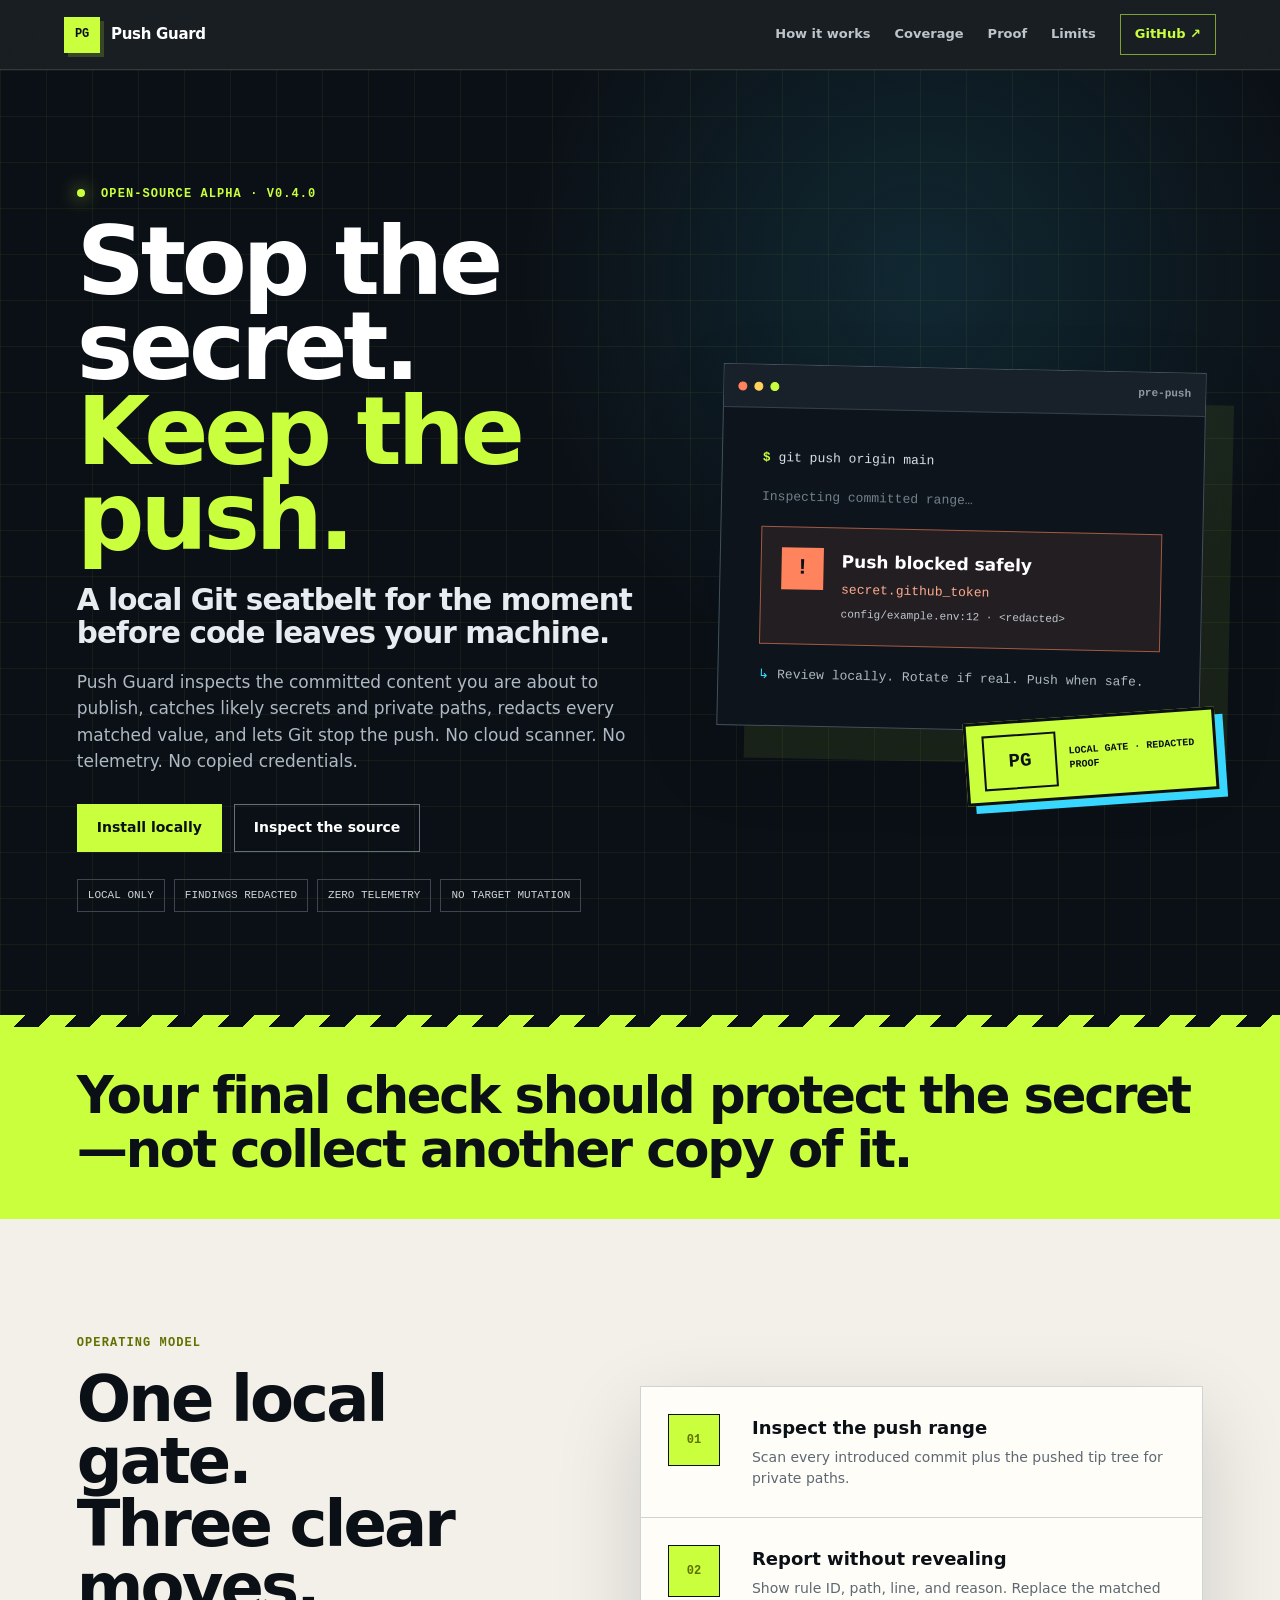
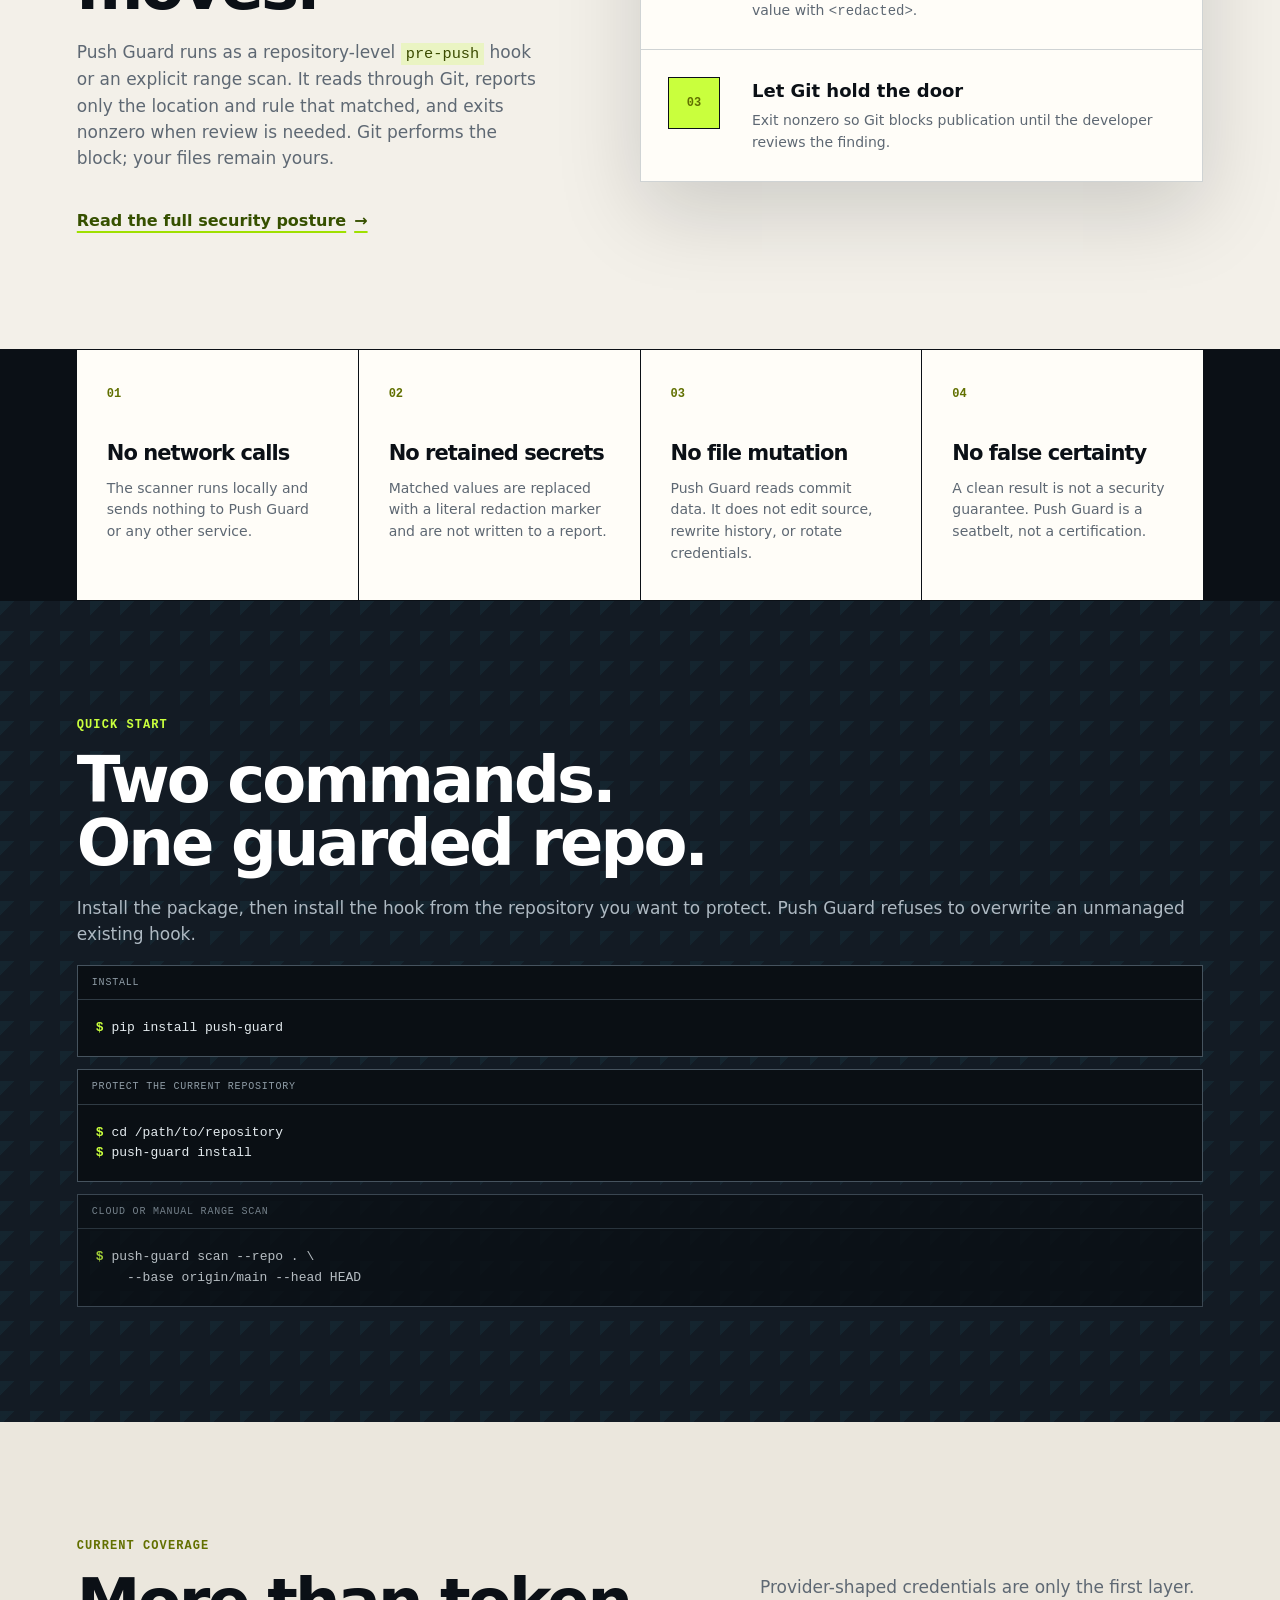
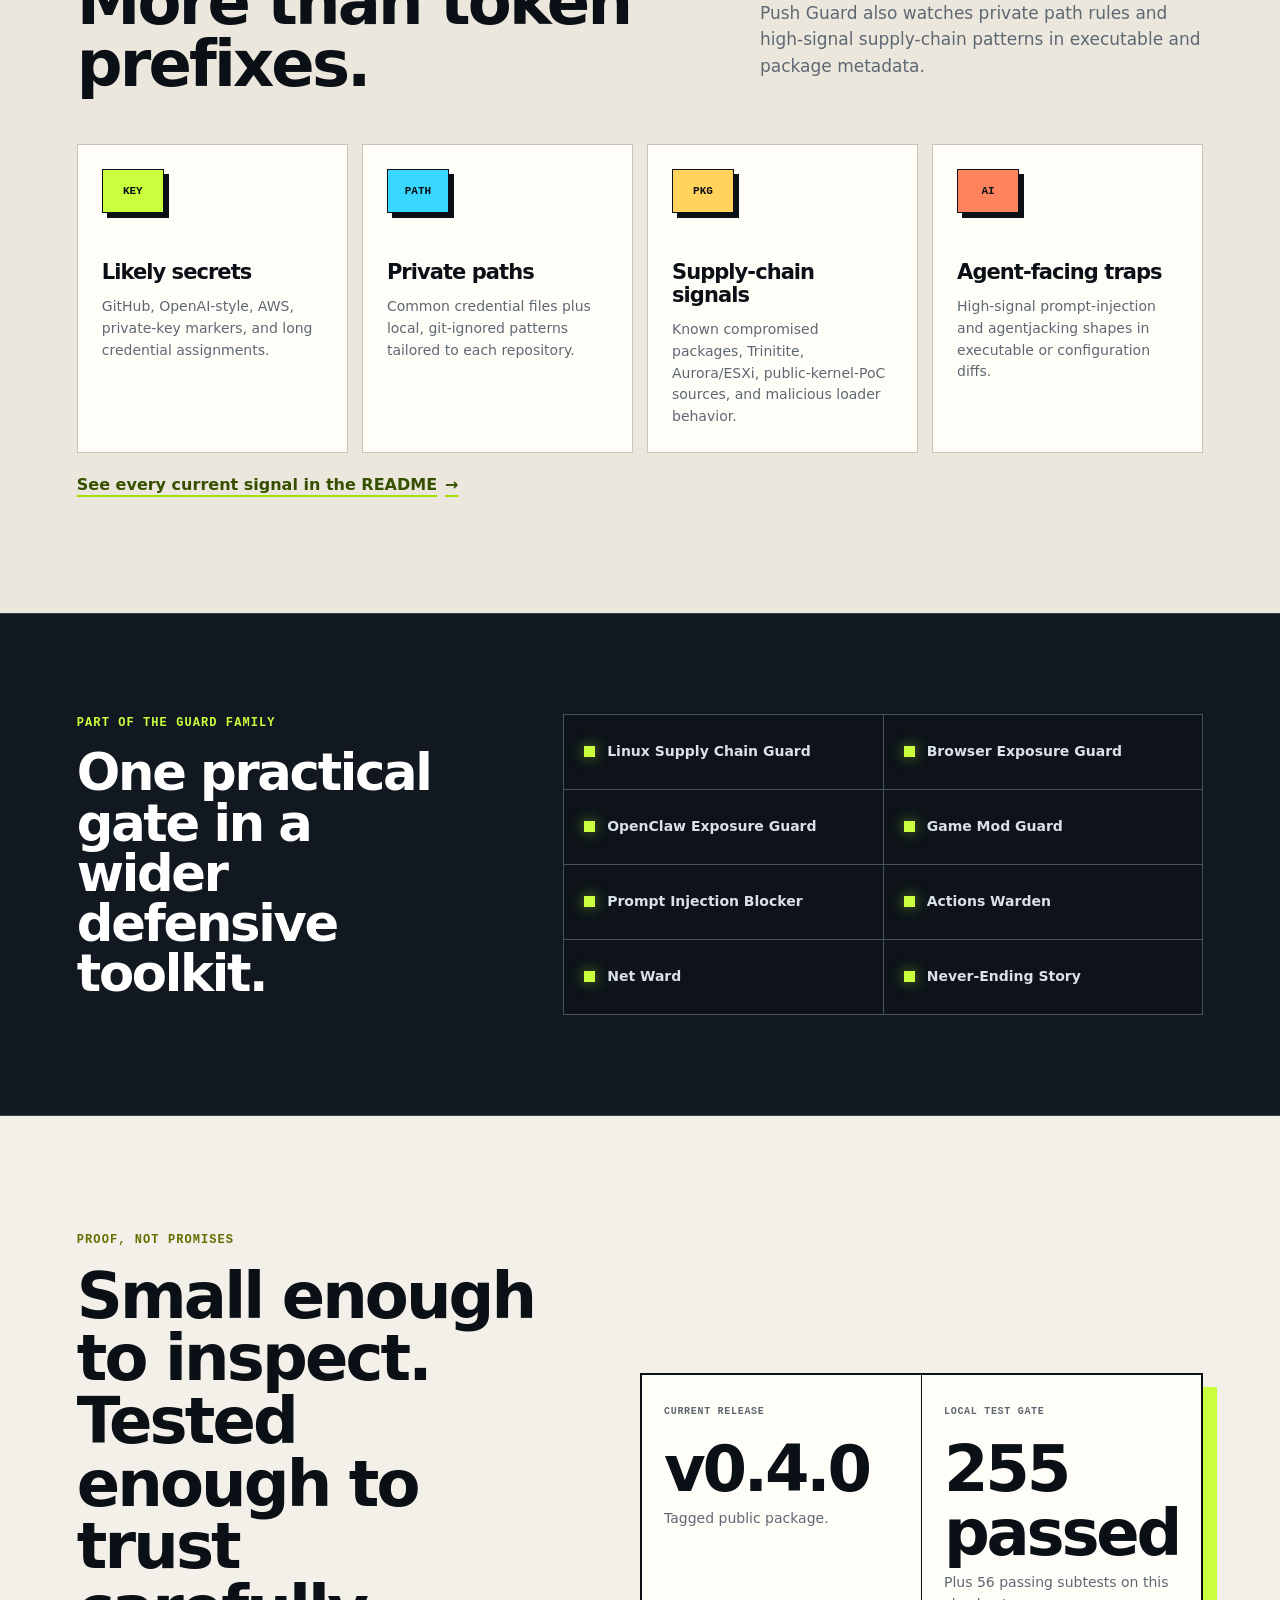
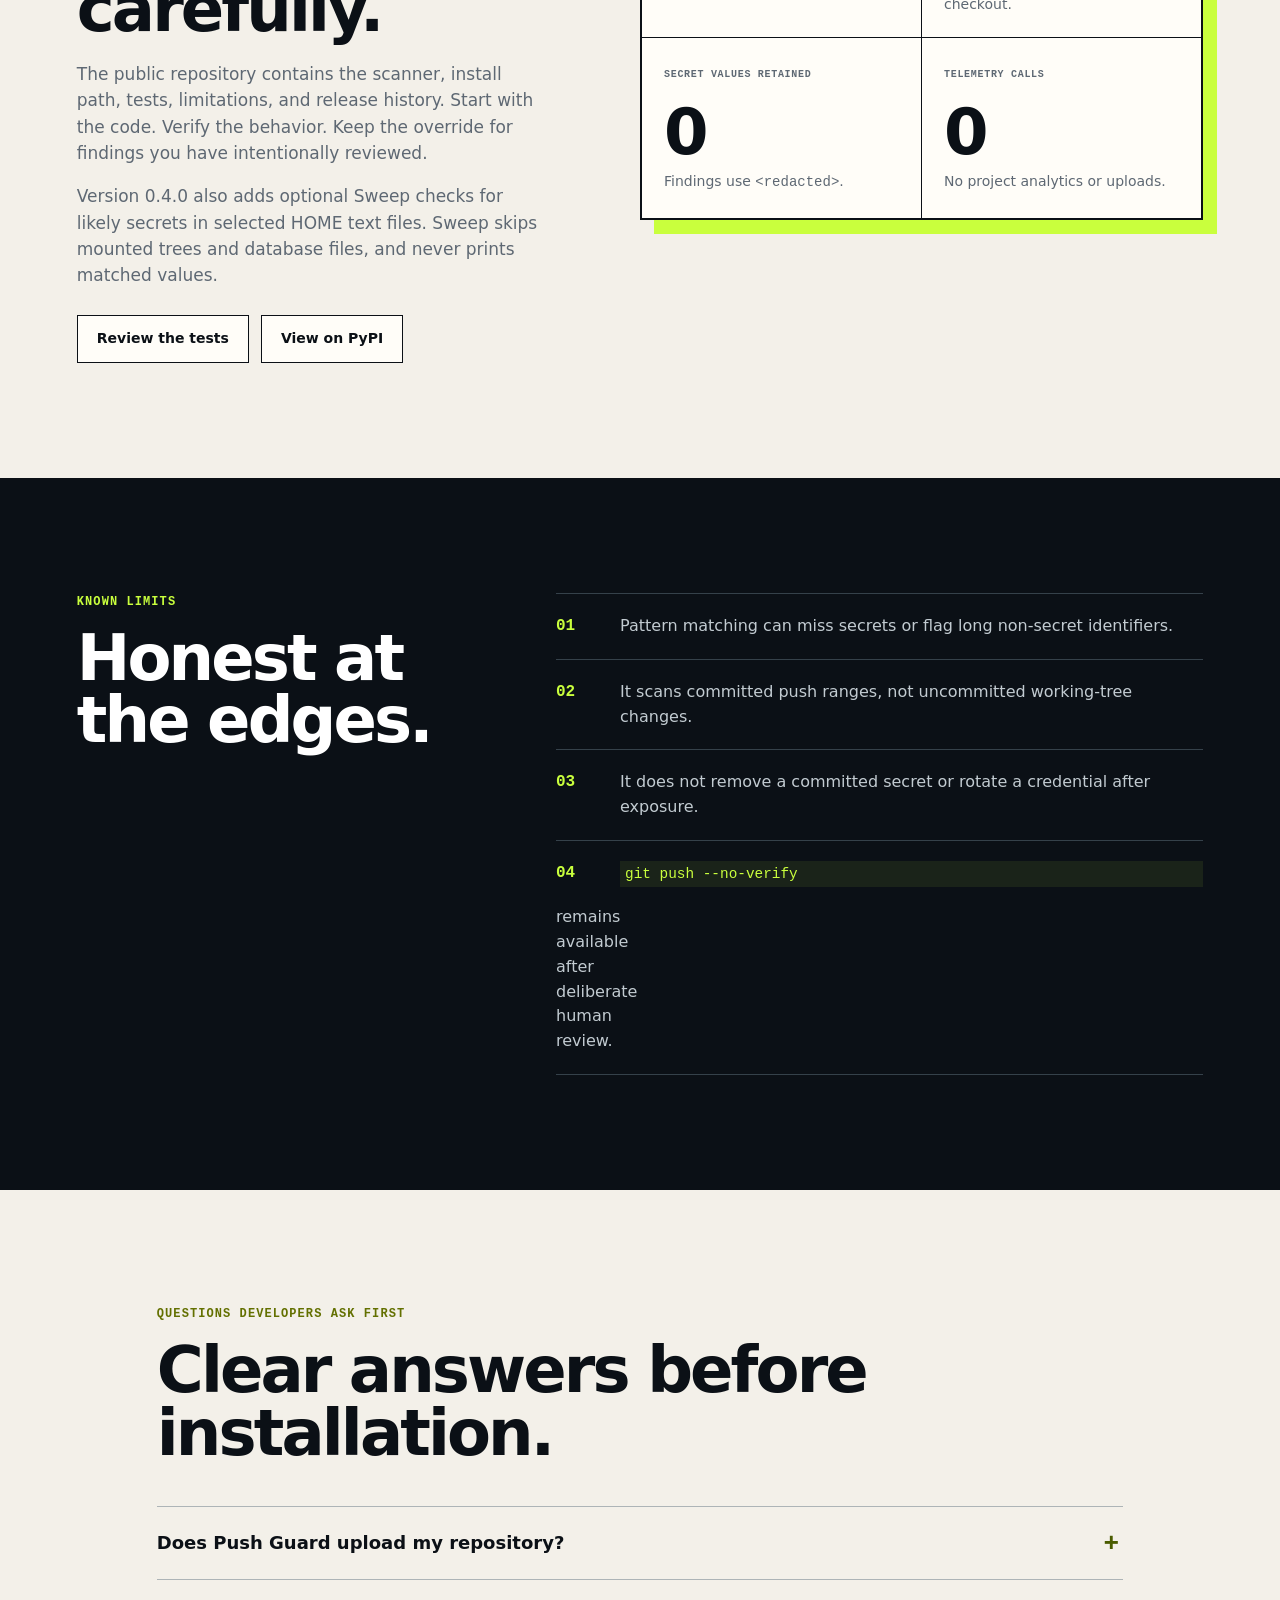
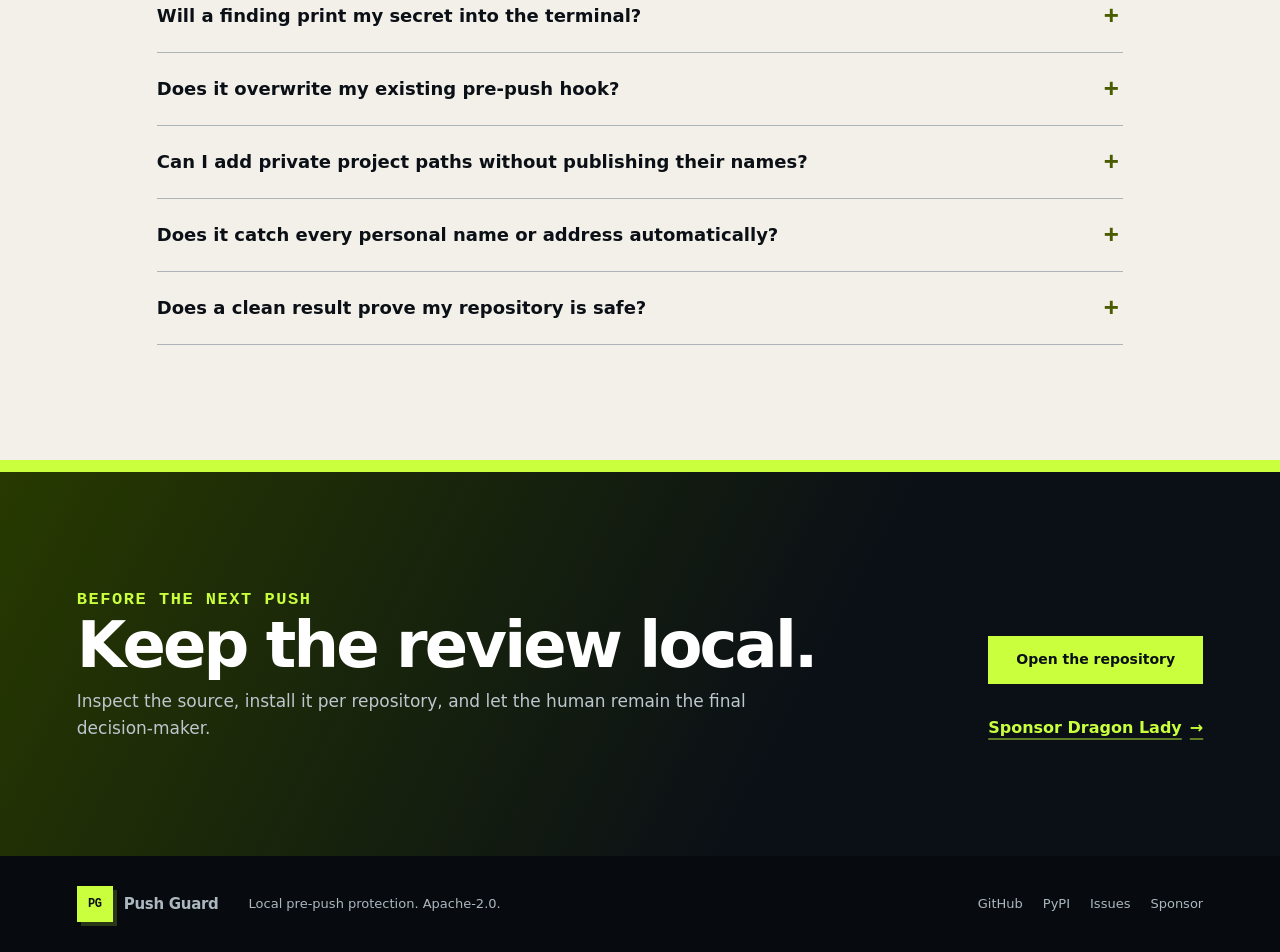
==== commit 49f78e10: "Block local identity leaks and scan built distributions" ====
--- a/docs/index.html
+++ b/docs/index.html
@@ -31,7 +31,7 @@
         "name": "Does Push Guard upload my repository?",
         "acceptedAnswer": {
           "@type": "Answer",
-          "text": "No. It runs locally, uses Git only to read commit data, and makes no network calls."
+          "text": "No. The pre-push check reads local Git data and the optional package check reads built archives. The scanner makes no network calls; you may also run it in your own CI."
         }
       },
       {
@@ -56,6 +56,14 @@
         "acceptedAnswer": {
           "@type": "Answer",
           "text": "Yes. Put local patterns in the git-ignored .push-guard-private-paths file at the repository root."
+        }
+      },
+      {
+        "@type": "Question",
+        "name": "Does it catch every personal name or address automatically?",
+        "acceptedAnswer": {
+          "@type": "Answer",
+          "text": "No. It infers the current account and machine names, but other names, addresses, phone numbers, and alternate spellings need a private blocked-terms list. A package release can scan built archives with that list before upload."
         }
       },
       {
@@ -337,7 +345,7 @@
       <h2 id="faq-title">Clear answers before installation.</h2>
       <details>
         <summary>Does Push Guard upload my repository?</summary>
-        <p>No. It runs locally, uses Git only to read commit data, and makes no network calls.</p>
+        <p>No. The pre-push check reads local Git data and the optional package check reads built archives. The scanner makes no network calls; you may also run it in your own CI.</p>
       </details>
       <details>
         <summary>Will a finding print my secret into the terminal?</summary>
@@ -350,6 +358,10 @@
       <details>
         <summary>Can I add private project paths without publishing their names?</summary>
         <p>Yes. Put local patterns in the git-ignored <code>.push-guard-private-paths</code> file at the repository root.</p>
+      </details>
+      <details>
+        <summary>Does it catch every personal name or address automatically?</summary>
+        <p>No. It infers the current account and machine names, but other names, addresses, phone numbers, and alternate spellings need a private blocked-terms list. A package release can scan built archives with that list before upload.</p>
       </details>
       <details>
         <summary>Does a clean result prove my repository is safe?</summary>
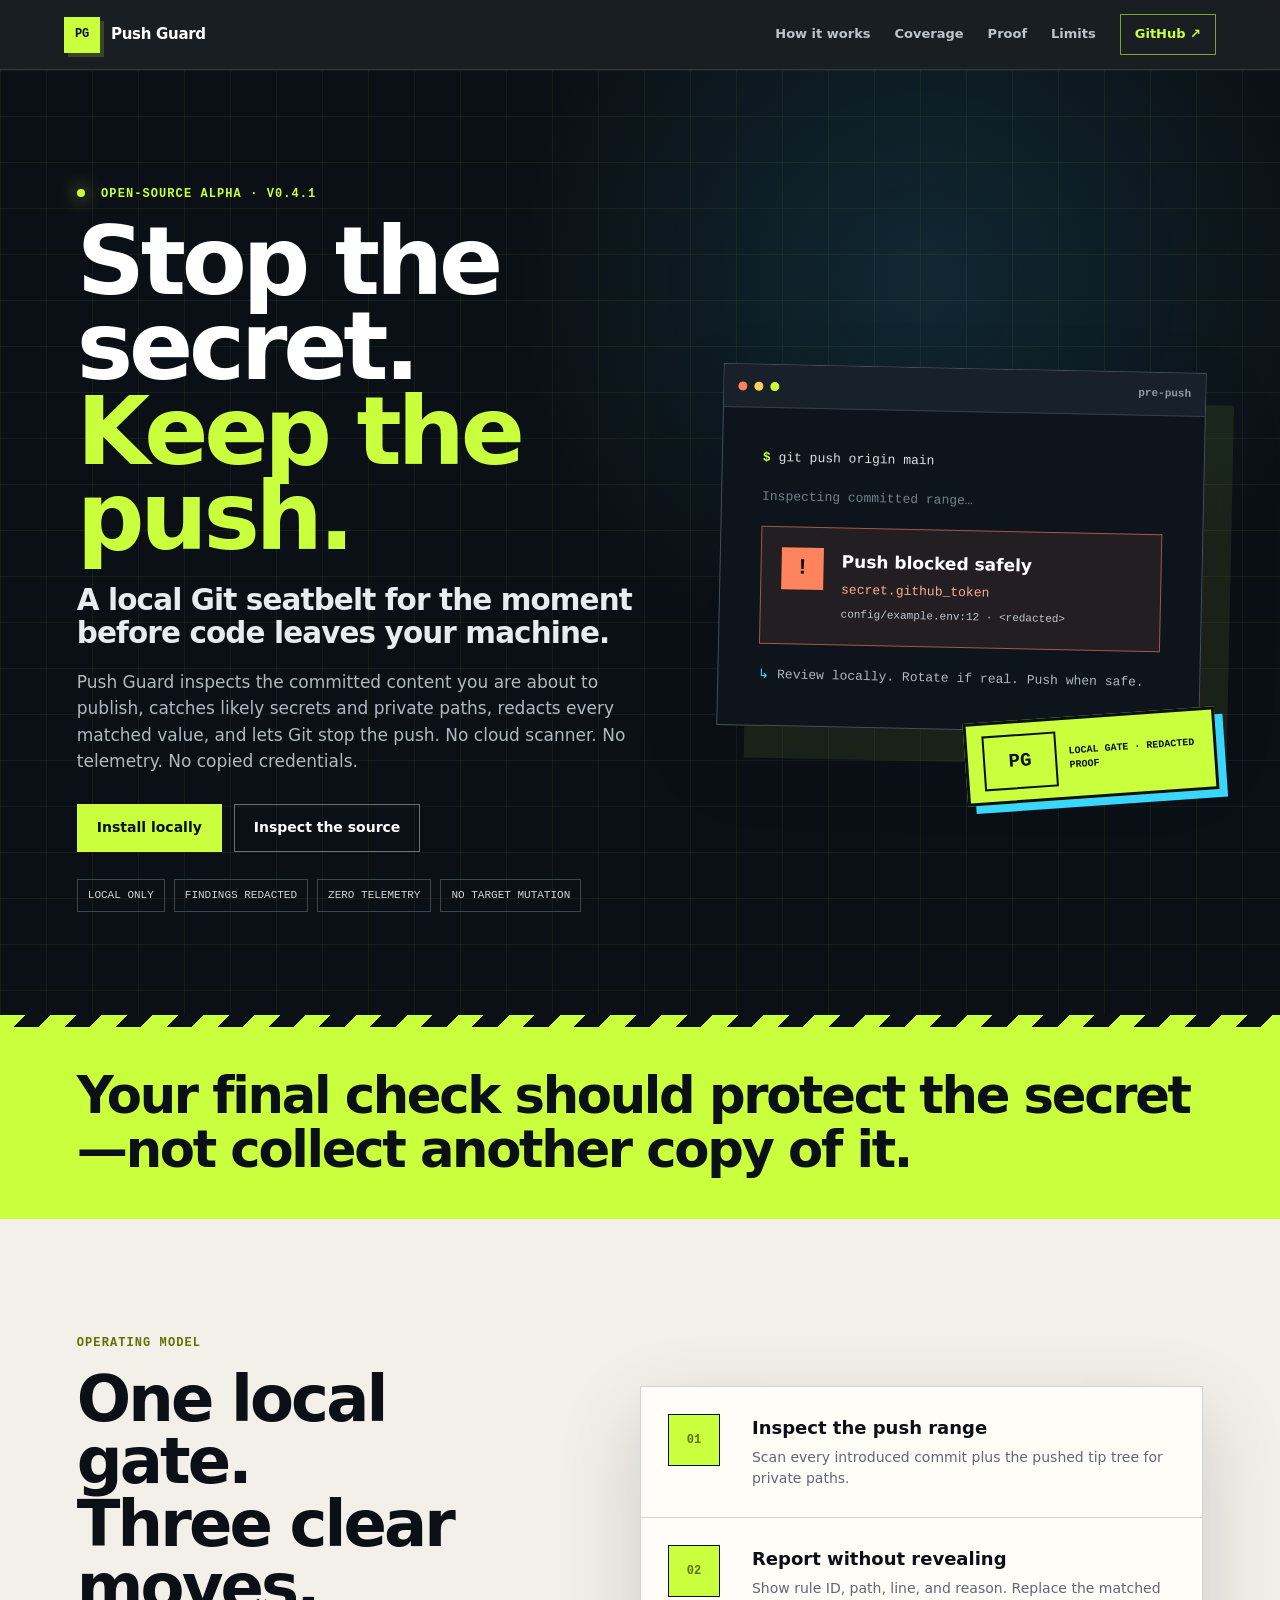
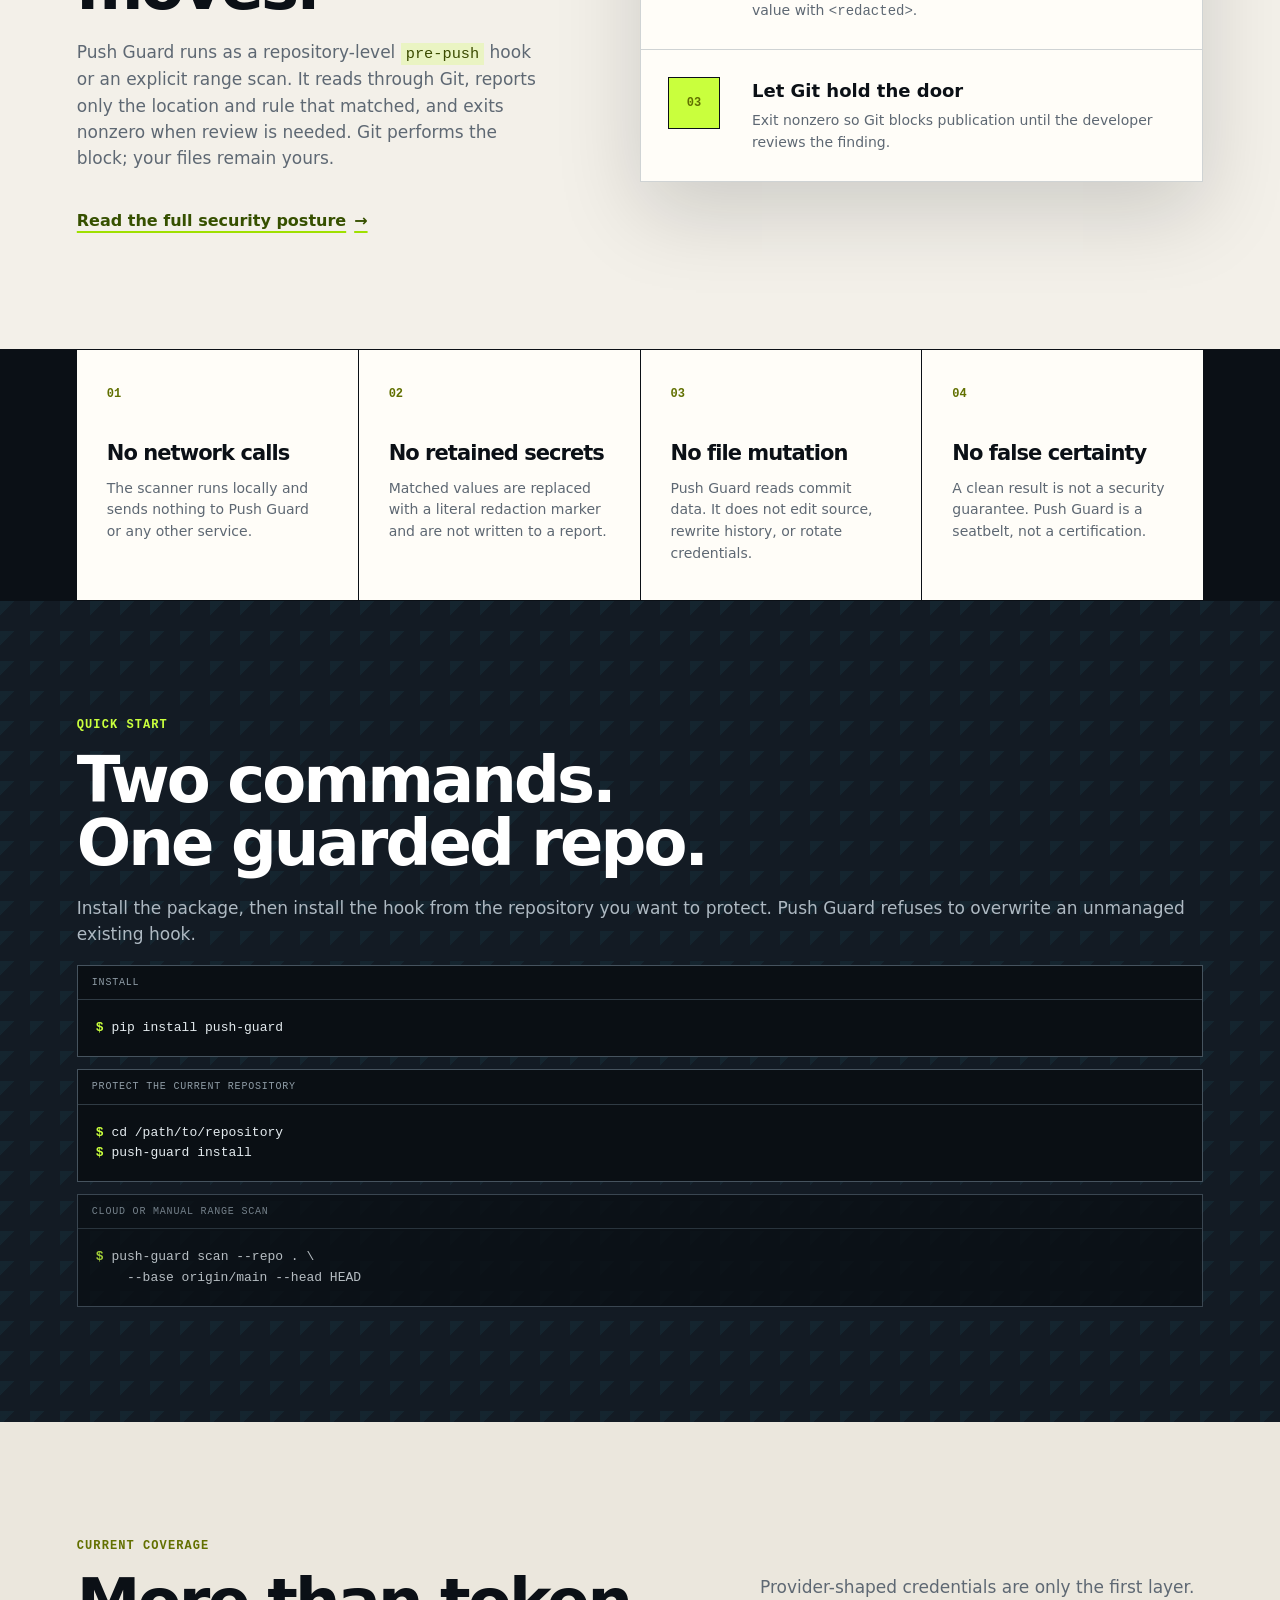
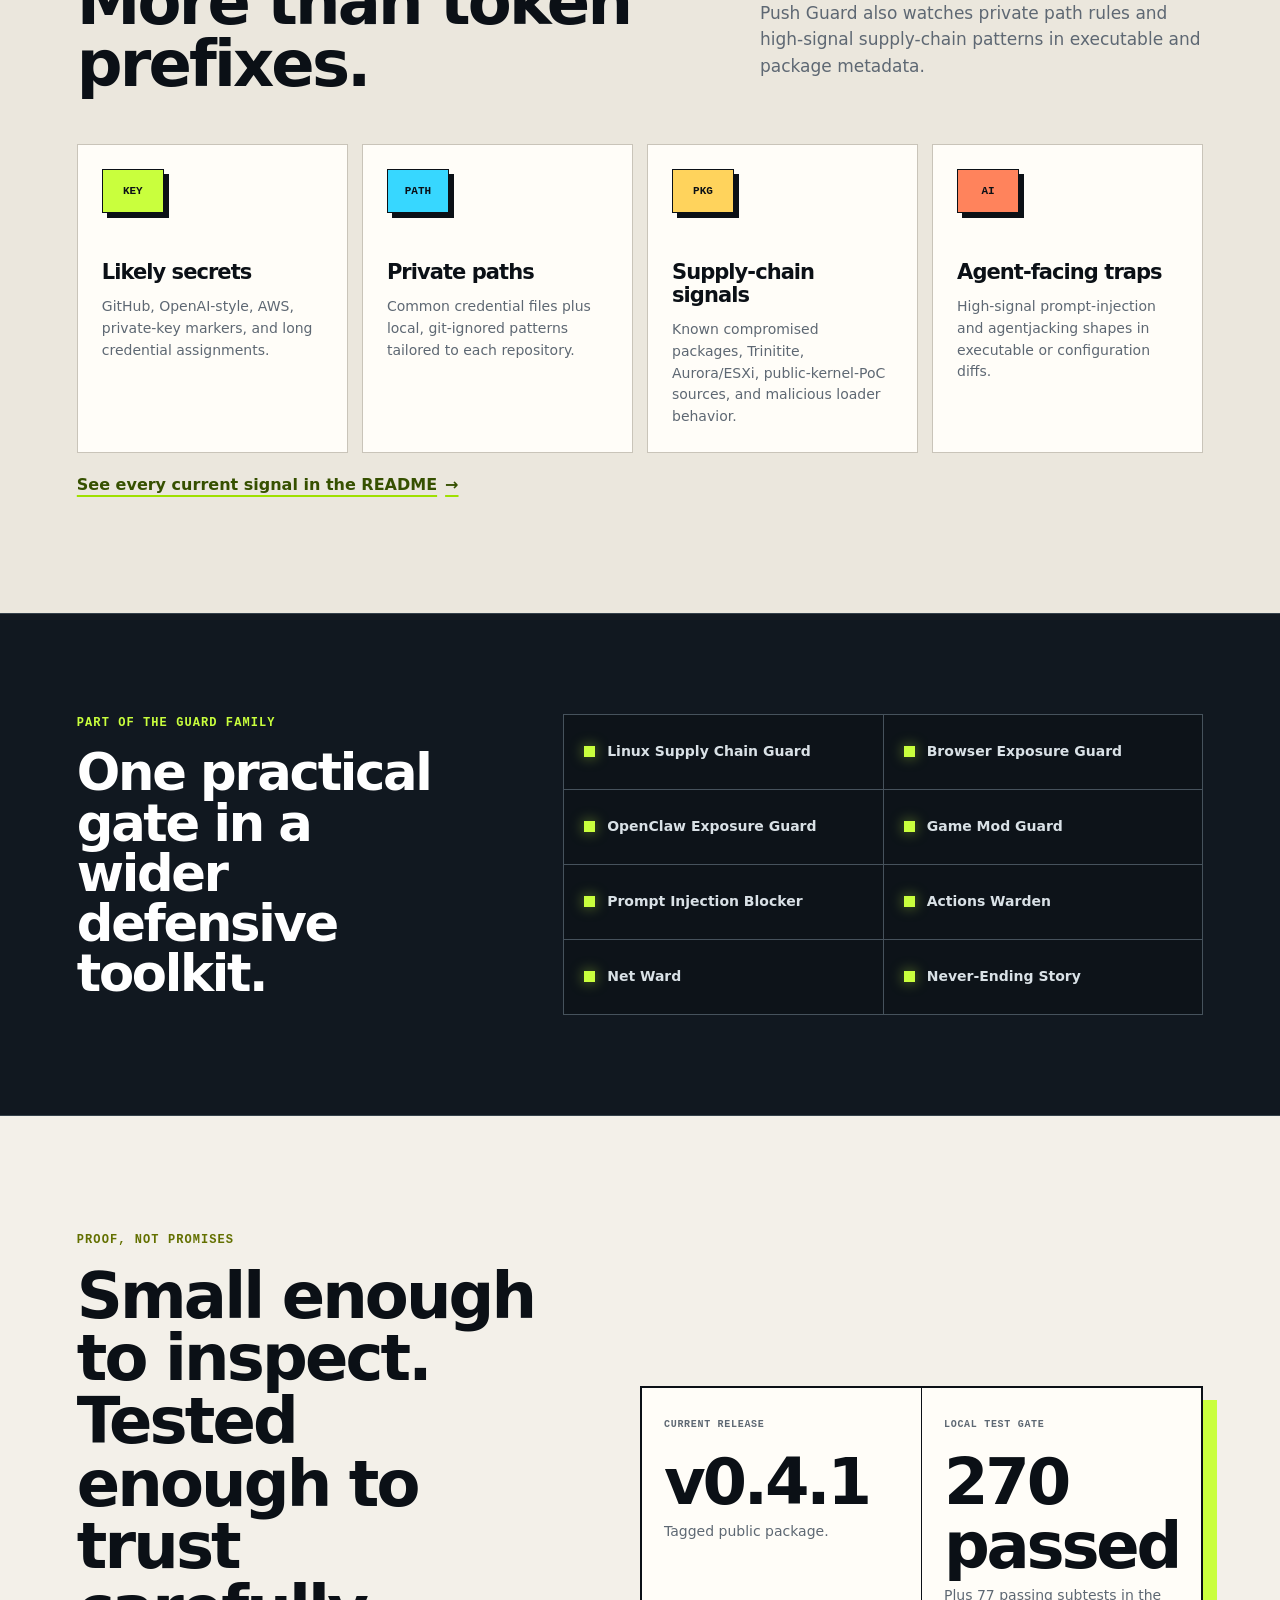
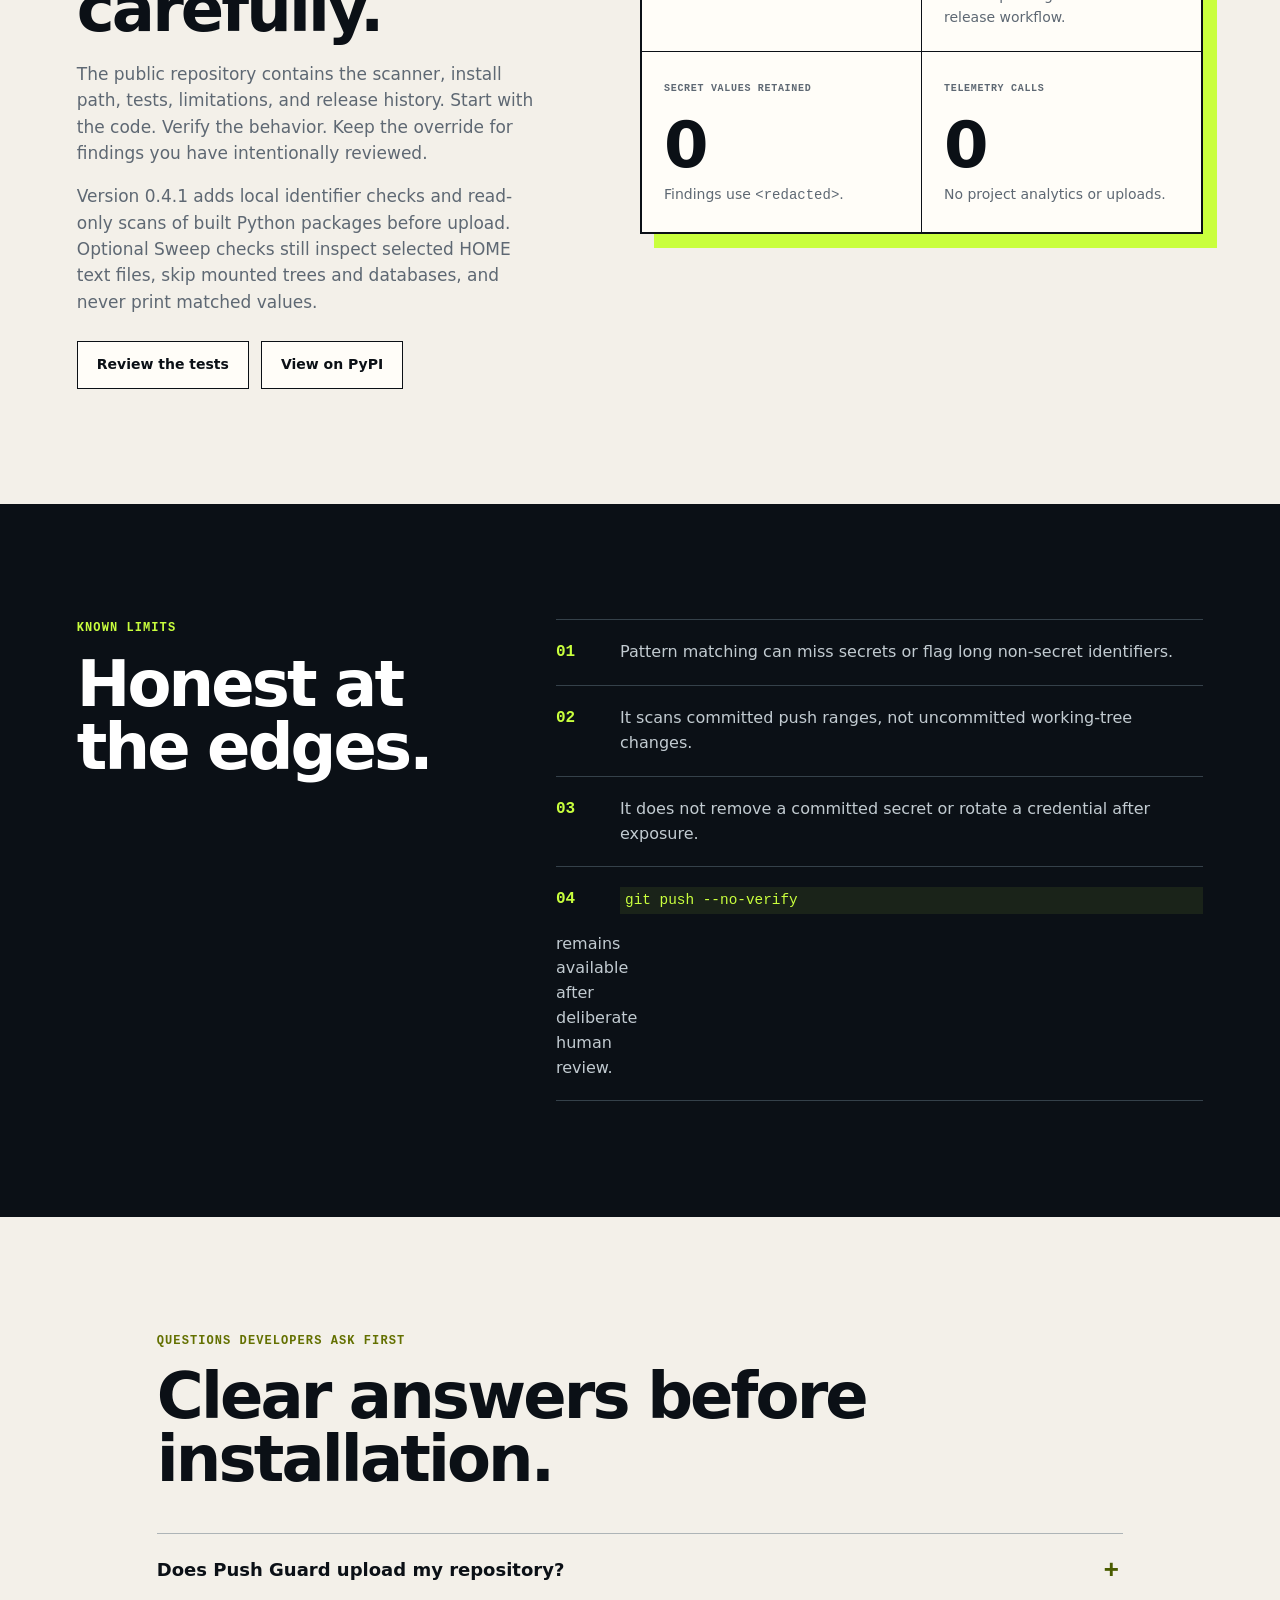
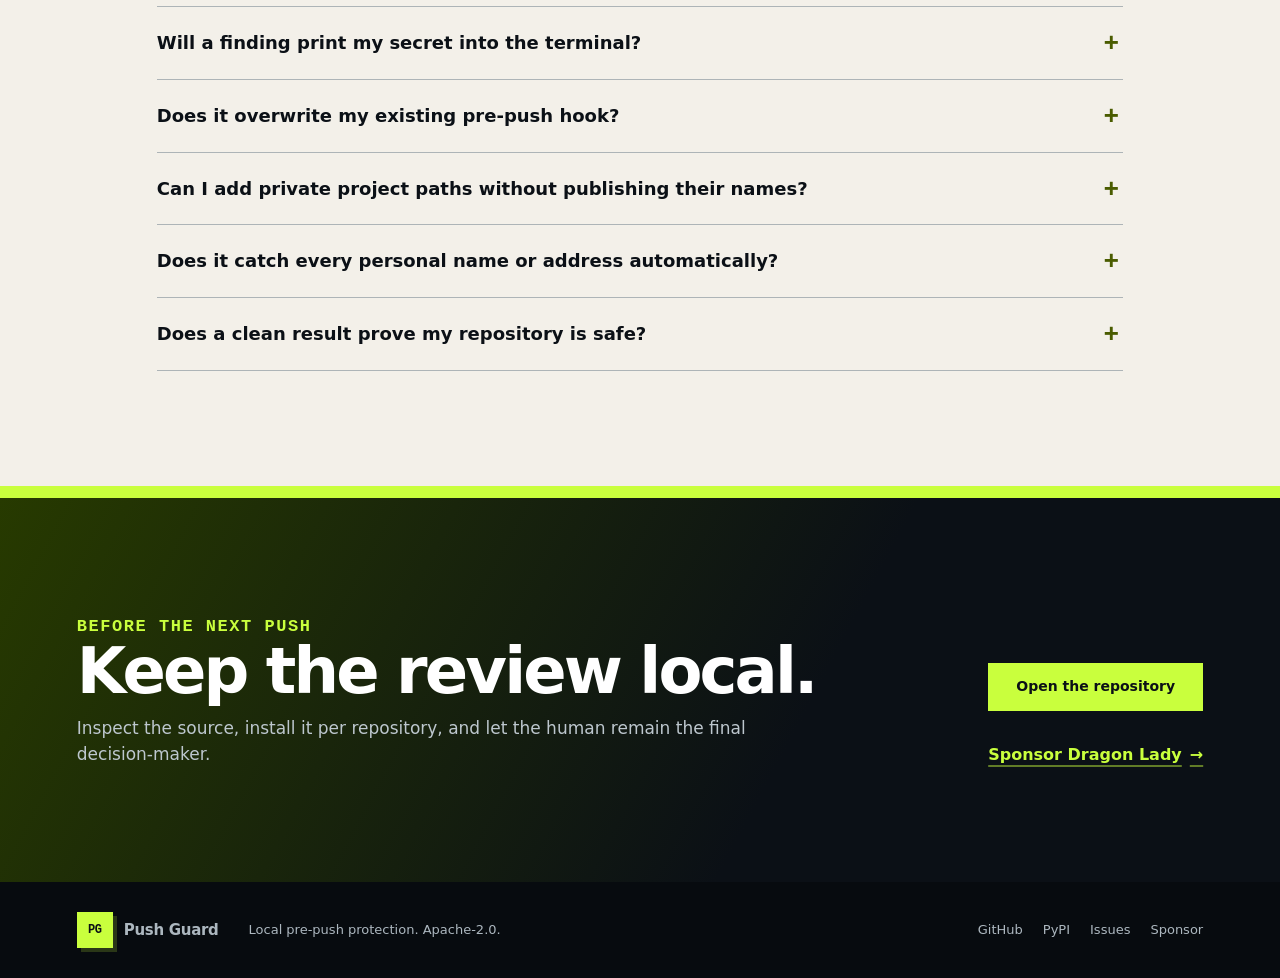
==== commit 2c49e3d1: "Update landing page for Push Guard 0.4.1" ====
--- a/docs/index.html
+++ b/docs/index.html
@@ -98,7 +98,7 @@
   <main id="main">
     <section class="hero" id="top" aria-labelledby="hero-title">
       <div class="hero-copy">
-        <p class="eyebrow"><span class="status-dot" aria-hidden="true"></span> Open-source alpha · v0.4.0</p>
+        <p class="eyebrow"><span class="status-dot" aria-hidden="true"></span> Open-source alpha · v0.4.1</p>
         <h1 id="hero-title">Stop the secret.<br><span>Keep the push.</span></h1>
         <p class="hero-subtitle">A local Git seatbelt for the moment before code leaves your machine.</p>
         <p class="hero-text">
@@ -297,7 +297,7 @@
           history. Start with the code. Verify the behavior. Keep the override for findings you have
           intentionally reviewed.
         </p>
-        <p>Version 0.4.0 also adds optional Sweep checks for likely secrets in selected HOME text files. Sweep skips mounted trees and database files, and never prints matched values.</p>
+        <p>Version 0.4.1 adds local identifier checks and read-only scans of built Python packages before upload. Optional Sweep checks still inspect selected HOME text files, skip mounted trees and databases, and never print matched values.</p>
         <div class="proof-actions">
           <a class="button secondary" href="https://github.com/Dragon-Lady/push-guard/tree/main/tests" target="_blank" rel="noreferrer">Review the tests</a>
           <a class="button secondary" href="https://pypi.org/project/push-guard/" target="_blank" rel="noreferrer">View on PyPI</a>
@@ -306,13 +306,13 @@
       <div class="metric-grid" aria-label="Release evidence">
         <article>
           <span>Current release</span>
-          <strong>v0.4.0</strong>
+          <strong>v0.4.1</strong>
           <p>Tagged public package.</p>
         </article>
         <article>
           <span>Local test gate</span>
-          <strong>255 passed</strong>
-          <p>Plus 56 passing subtests on this checkout.</p>
+          <strong>270 passed</strong>
+          <p>Plus 77 passing subtests in the release workflow.</p>
         </article>
         <article>
           <span>Secret values retained</span>
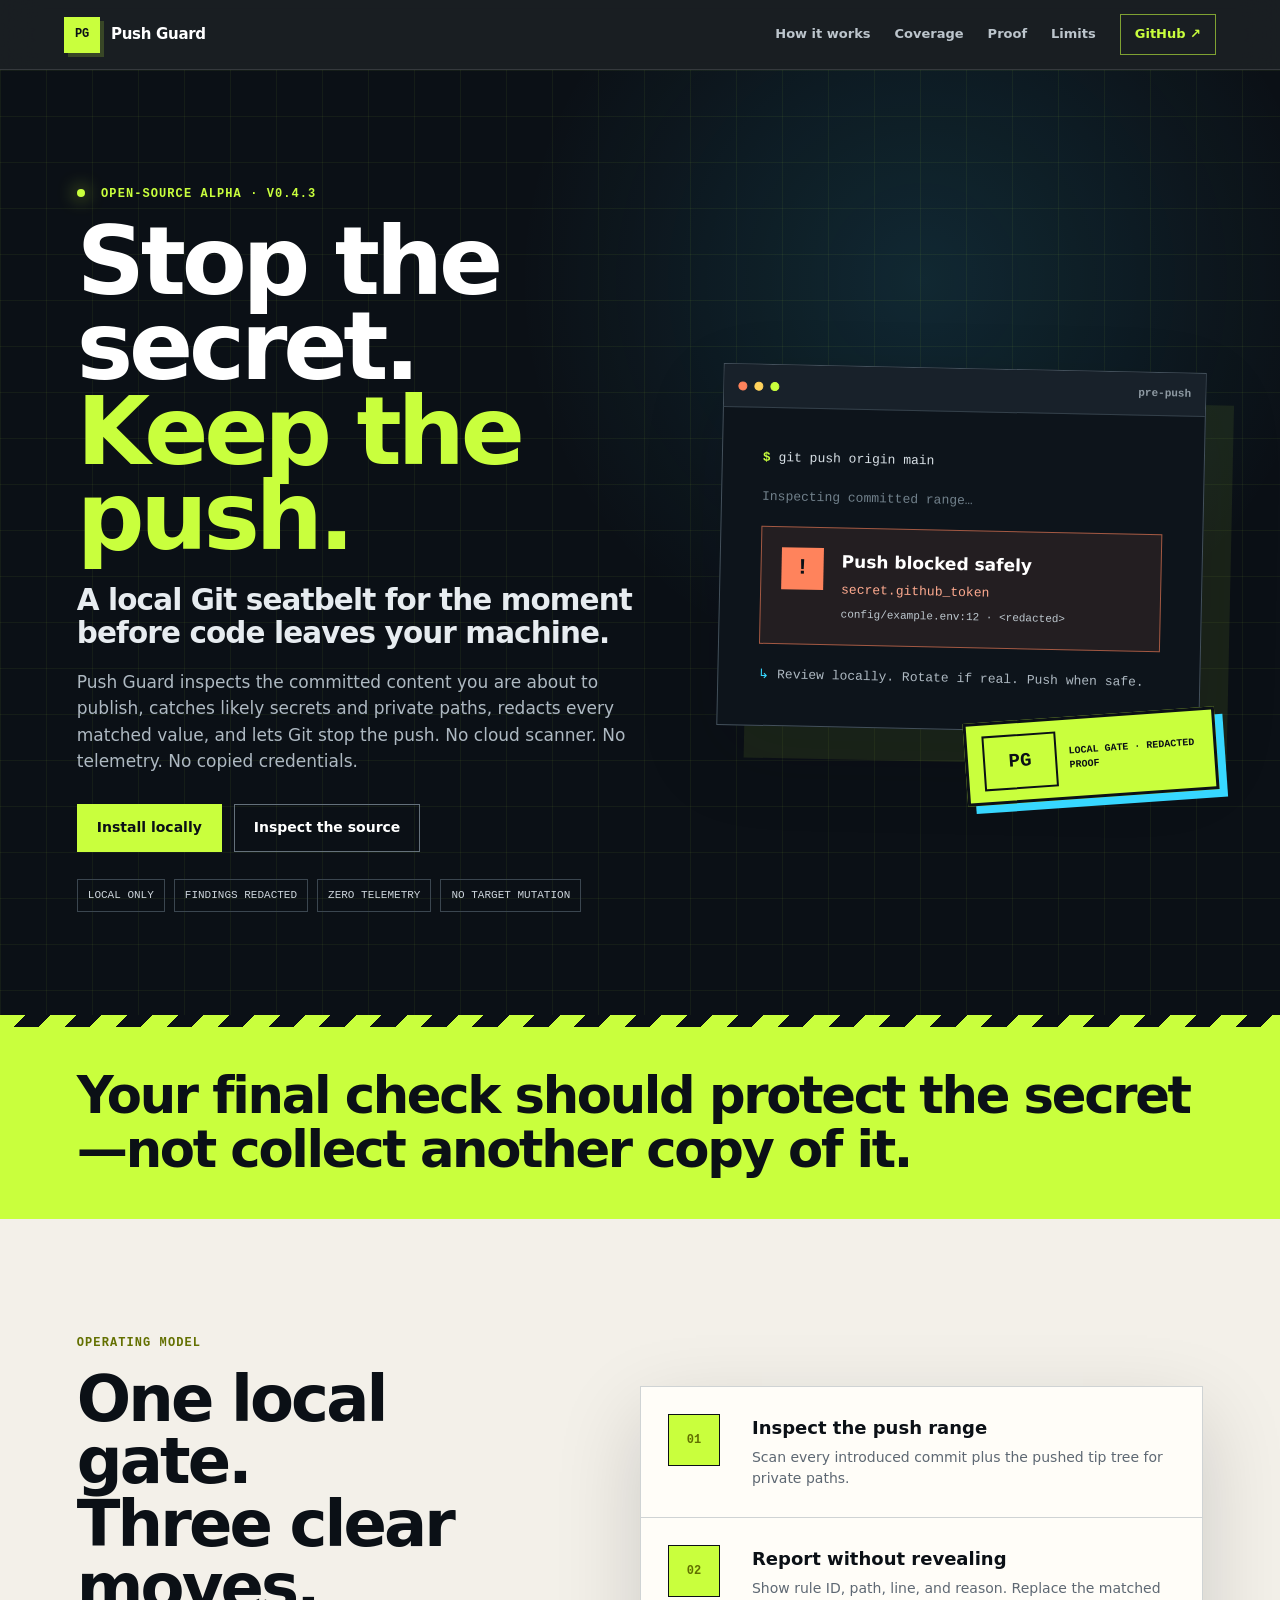
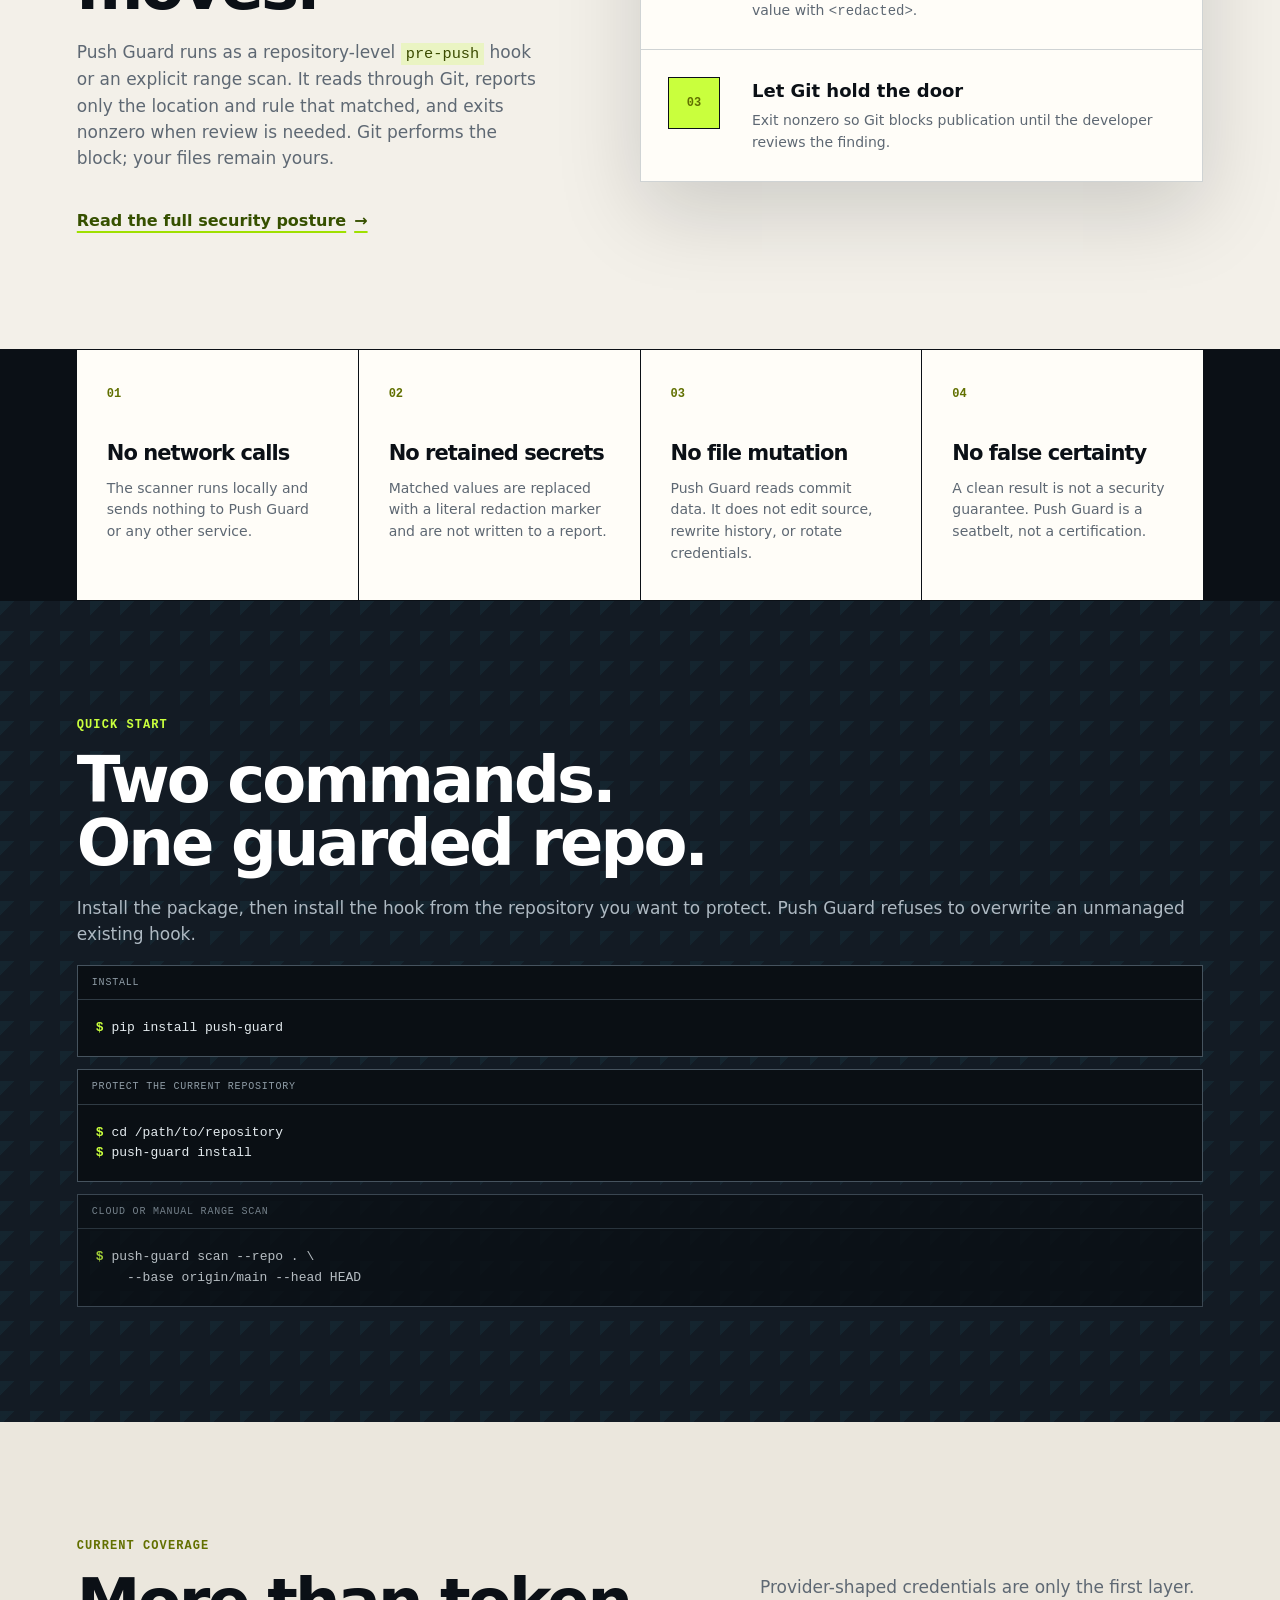
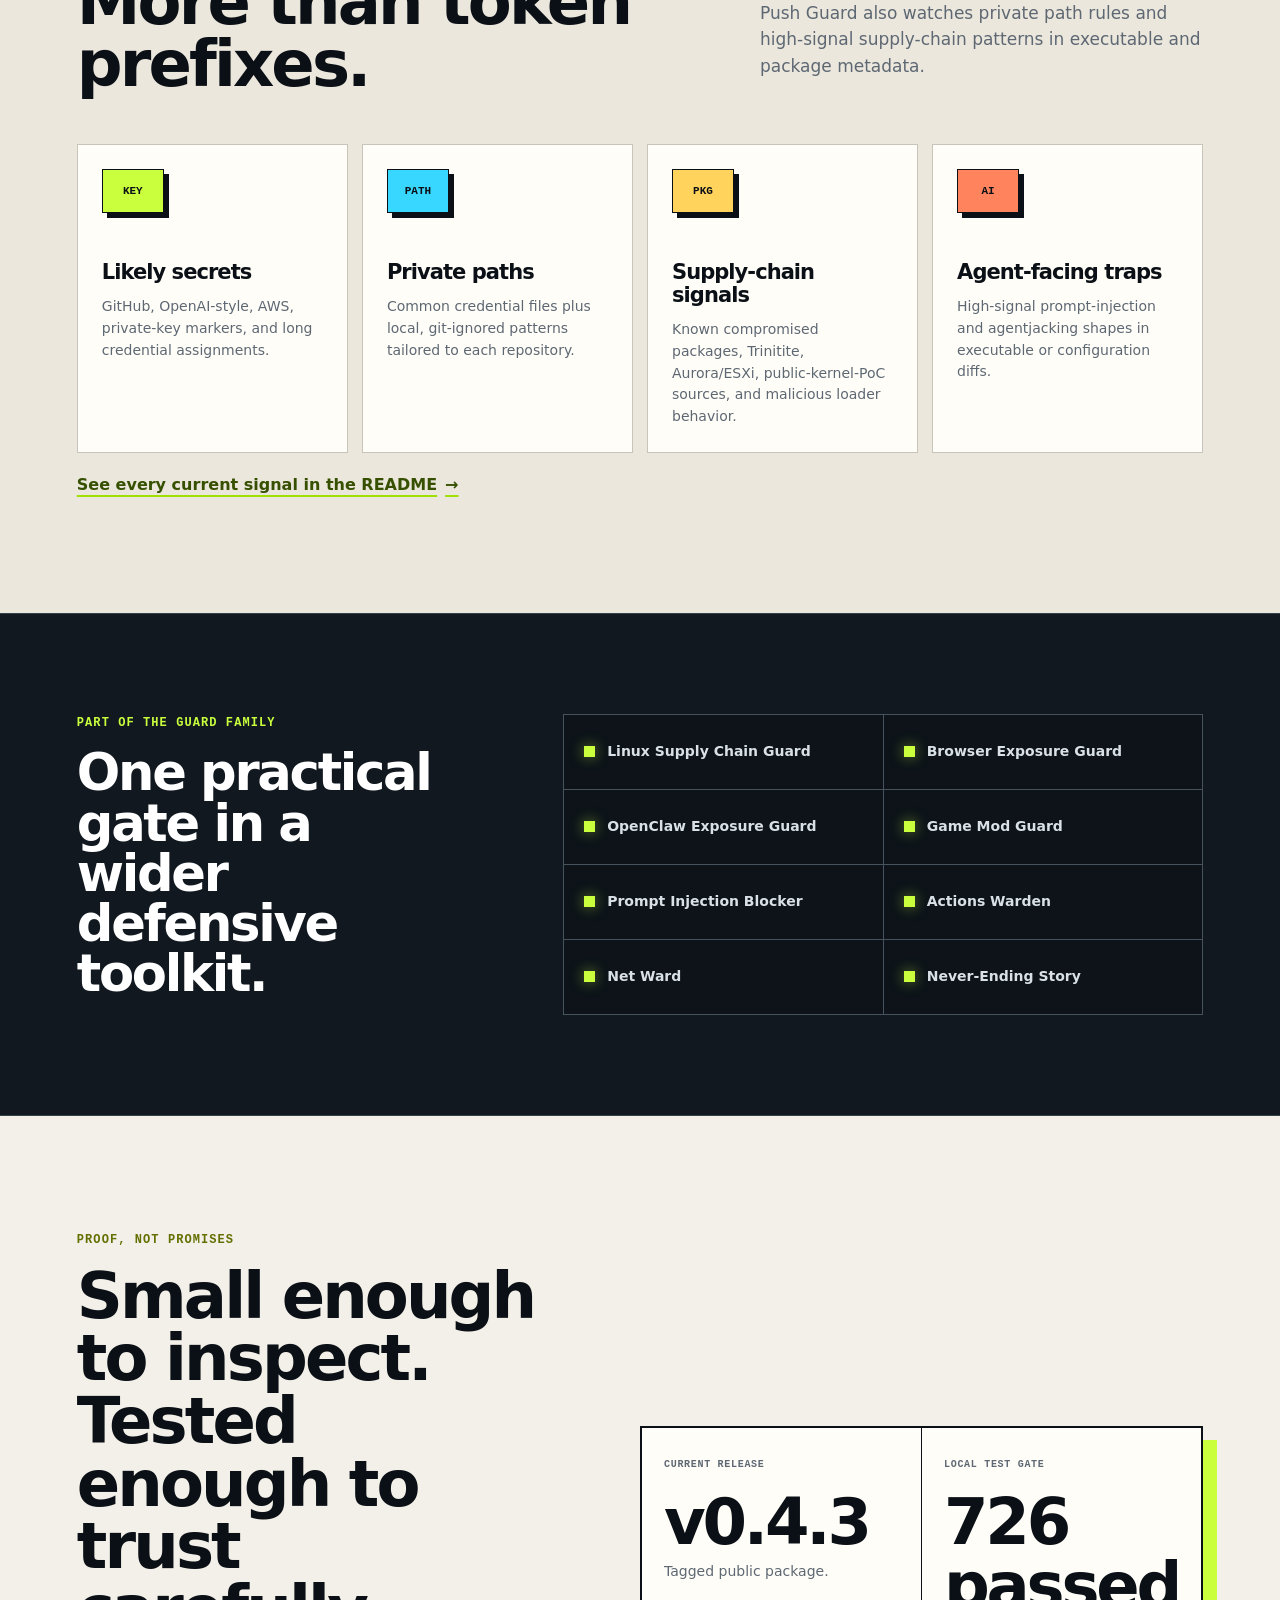
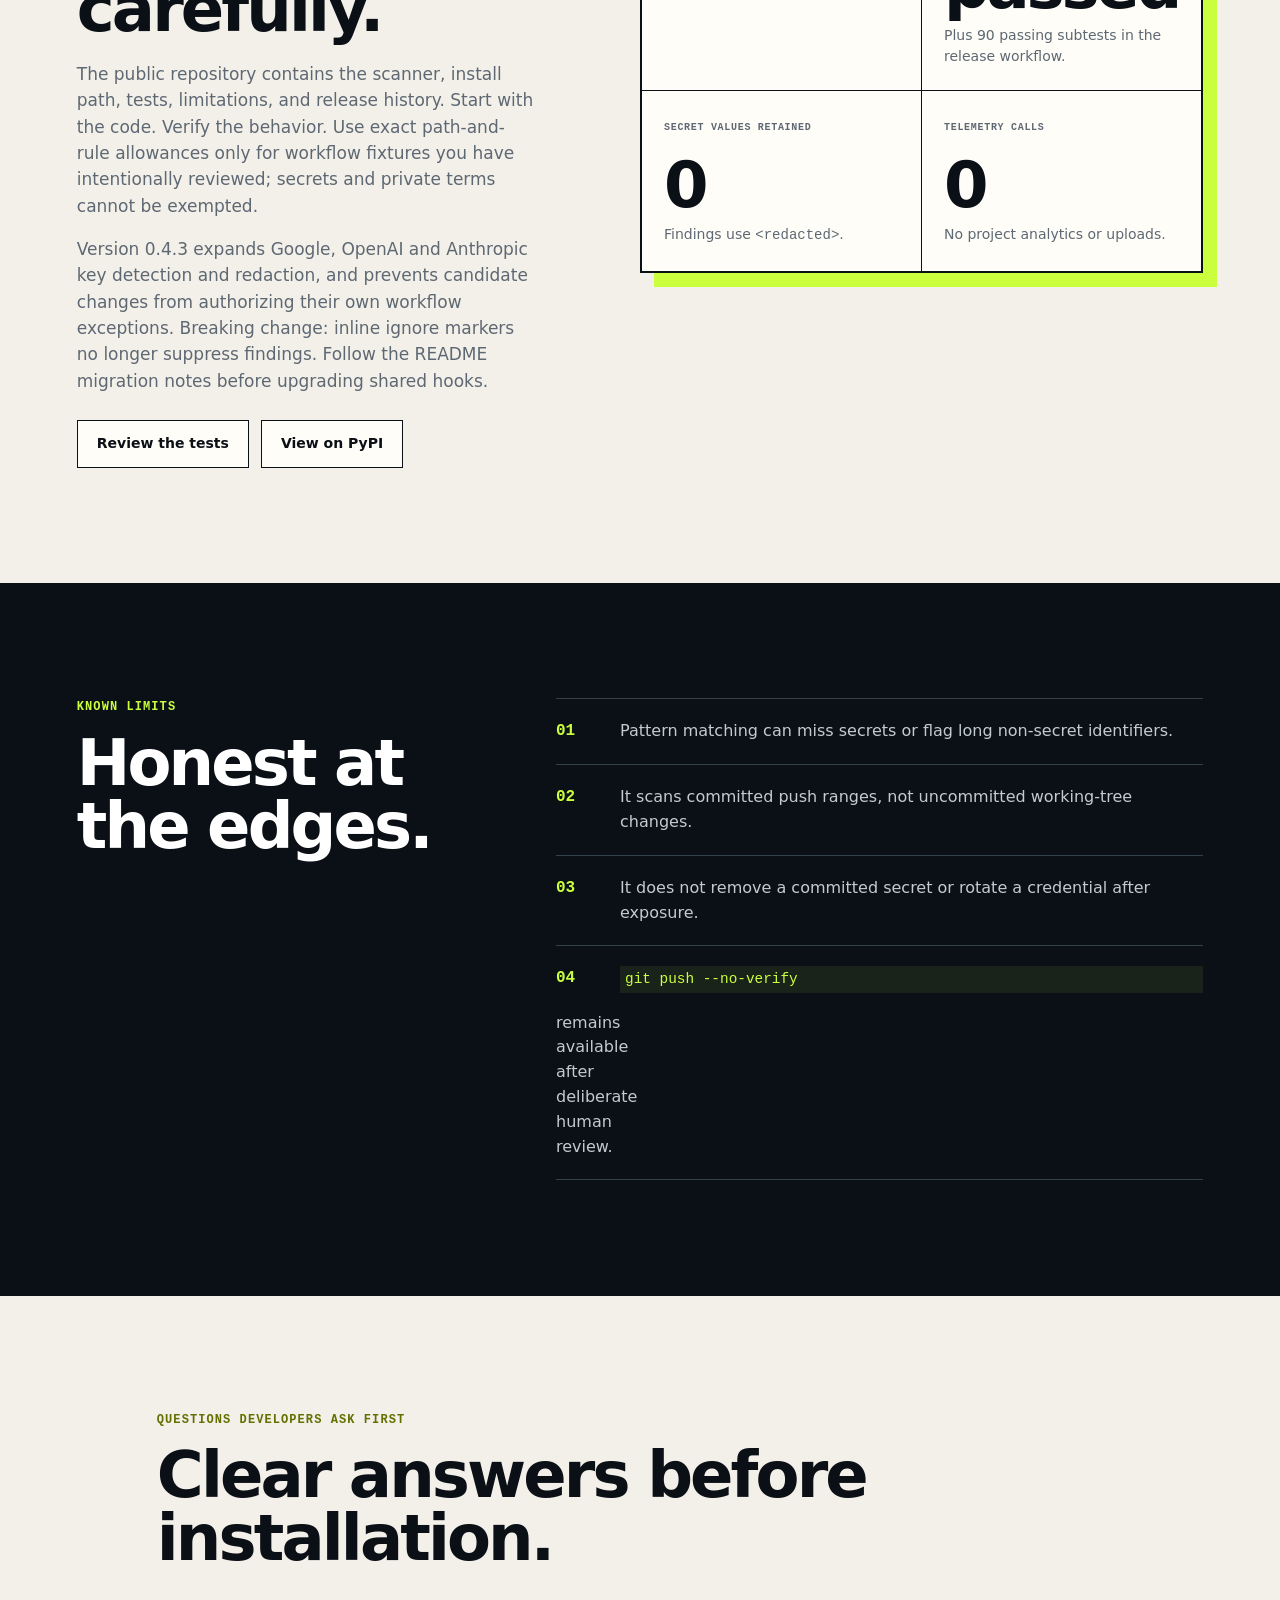
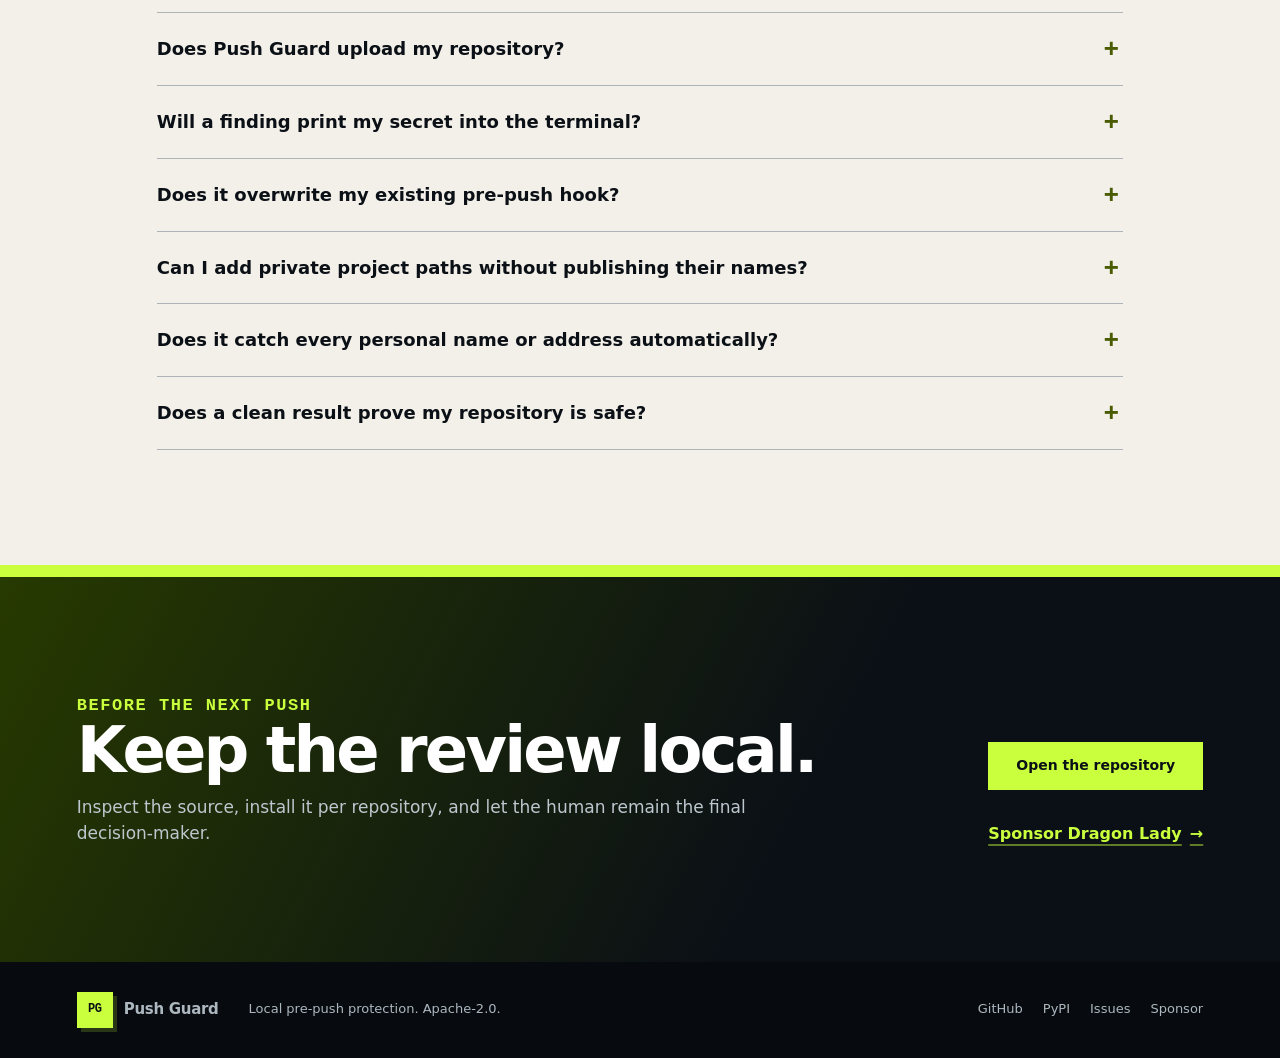
==== commit 9cc8165d: "Update release page and inline-marker migration guidance" ====
--- a/docs/index.html
+++ b/docs/index.html
@@ -55,7 +55,7 @@
         "name": "Can I add private project paths without publishing their names?",
         "acceptedAnswer": {
           "@type": "Answer",
-          "text": "Yes. Put local patterns in the git-ignored .push-guard-private-paths file at the repository root."
+          "text": "Yes. First add /.push-guard-private-paths to .git/info/exclude or .gitignore and verify it with git check-ignore. Then put local patterns in .push-guard-private-paths at the repository root. Installation does not create this exclusion for you."
         }
       },
       {
@@ -98,7 +98,7 @@
   <main id="main">
     <section class="hero" id="top" aria-labelledby="hero-title">
       <div class="hero-copy">
-        <p class="eyebrow"><span class="status-dot" aria-hidden="true"></span> Open-source alpha · v0.4.1</p>
+        <p class="eyebrow"><span class="status-dot" aria-hidden="true"></span> Open-source alpha · v0.4.3</p>
         <h1 id="hero-title">Stop the secret.<br><span>Keep the push.</span></h1>
         <p class="hero-subtitle">A local Git seatbelt for the moment before code leaves your machine.</p>
         <p class="hero-text">
@@ -294,10 +294,10 @@
         <h2>Small enough to inspect.<br>Tested enough to trust carefully.</h2>
         <p>
           The public repository contains the scanner, install path, tests, limitations, and release
-          history. Start with the code. Verify the behavior. Keep the override for findings you have
-          intentionally reviewed.
-        </p>
-        <p>Version 0.4.1 adds local identifier checks and read-only scans of built Python packages before upload. Optional Sweep checks still inspect selected HOME text files, skip mounted trees and databases, and never print matched values.</p>
+          history. Start with the code. Verify the behavior. Use exact path-and-rule allowances only for workflow fixtures you have
+          intentionally reviewed; secrets and private terms cannot be exempted.
+        </p>
+        <p>Version 0.4.3 expands Google, OpenAI and Anthropic key detection and redaction, and prevents candidate changes from authorizing their own workflow exceptions. Breaking change: inline ignore markers no longer suppress findings. Follow the README migration notes before upgrading shared hooks.</p>
         <div class="proof-actions">
           <a class="button secondary" href="https://github.com/Dragon-Lady/push-guard/tree/main/tests" target="_blank" rel="noreferrer">Review the tests</a>
           <a class="button secondary" href="https://pypi.org/project/push-guard/" target="_blank" rel="noreferrer">View on PyPI</a>
@@ -306,13 +306,13 @@
       <div class="metric-grid" aria-label="Release evidence">
         <article>
           <span>Current release</span>
-          <strong>v0.4.1</strong>
+          <strong>v0.4.3</strong>
           <p>Tagged public package.</p>
         </article>
         <article>
           <span>Local test gate</span>
-          <strong>270 passed</strong>
-          <p>Plus 77 passing subtests in the release workflow.</p>
+          <strong>726 passed</strong>
+          <p>Plus 90 passing subtests in the release workflow.</p>
         </article>
         <article>
           <span>Secret values retained</span>
@@ -357,7 +357,7 @@
       </details>
       <details>
         <summary>Can I add private project paths without publishing their names?</summary>
-        <p>Yes. Put local patterns in the git-ignored <code>.push-guard-private-paths</code> file at the repository root.</p>
+        <p>Yes. First add <code>/.push-guard-private-paths</code> to <code>.git/info/exclude</code> or <code>.gitignore</code> and verify it with <code>git check-ignore</code>. Then put local patterns in <code>.push-guard-private-paths</code> at the repository root. Installation does not create this exclusion for you.</p>
       </details>
       <details>
         <summary>Does it catch every personal name or address automatically?</summary>
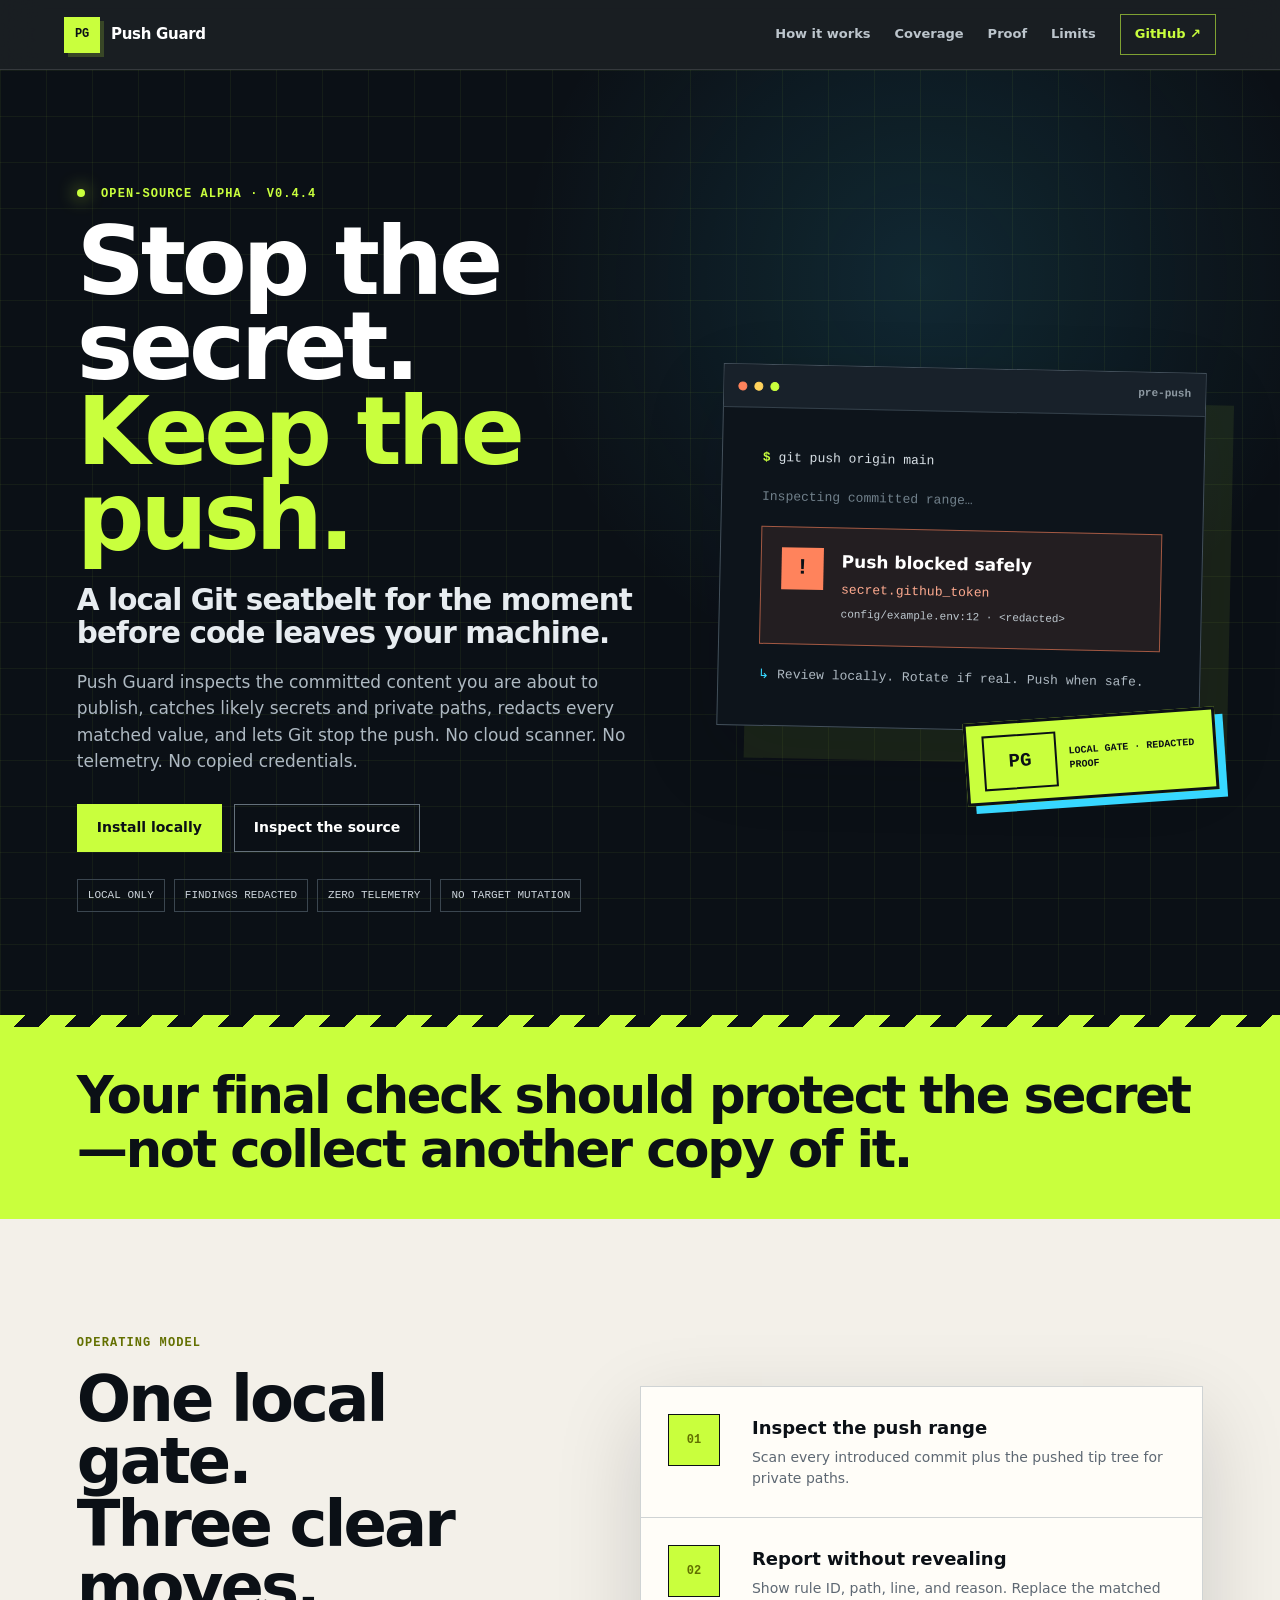
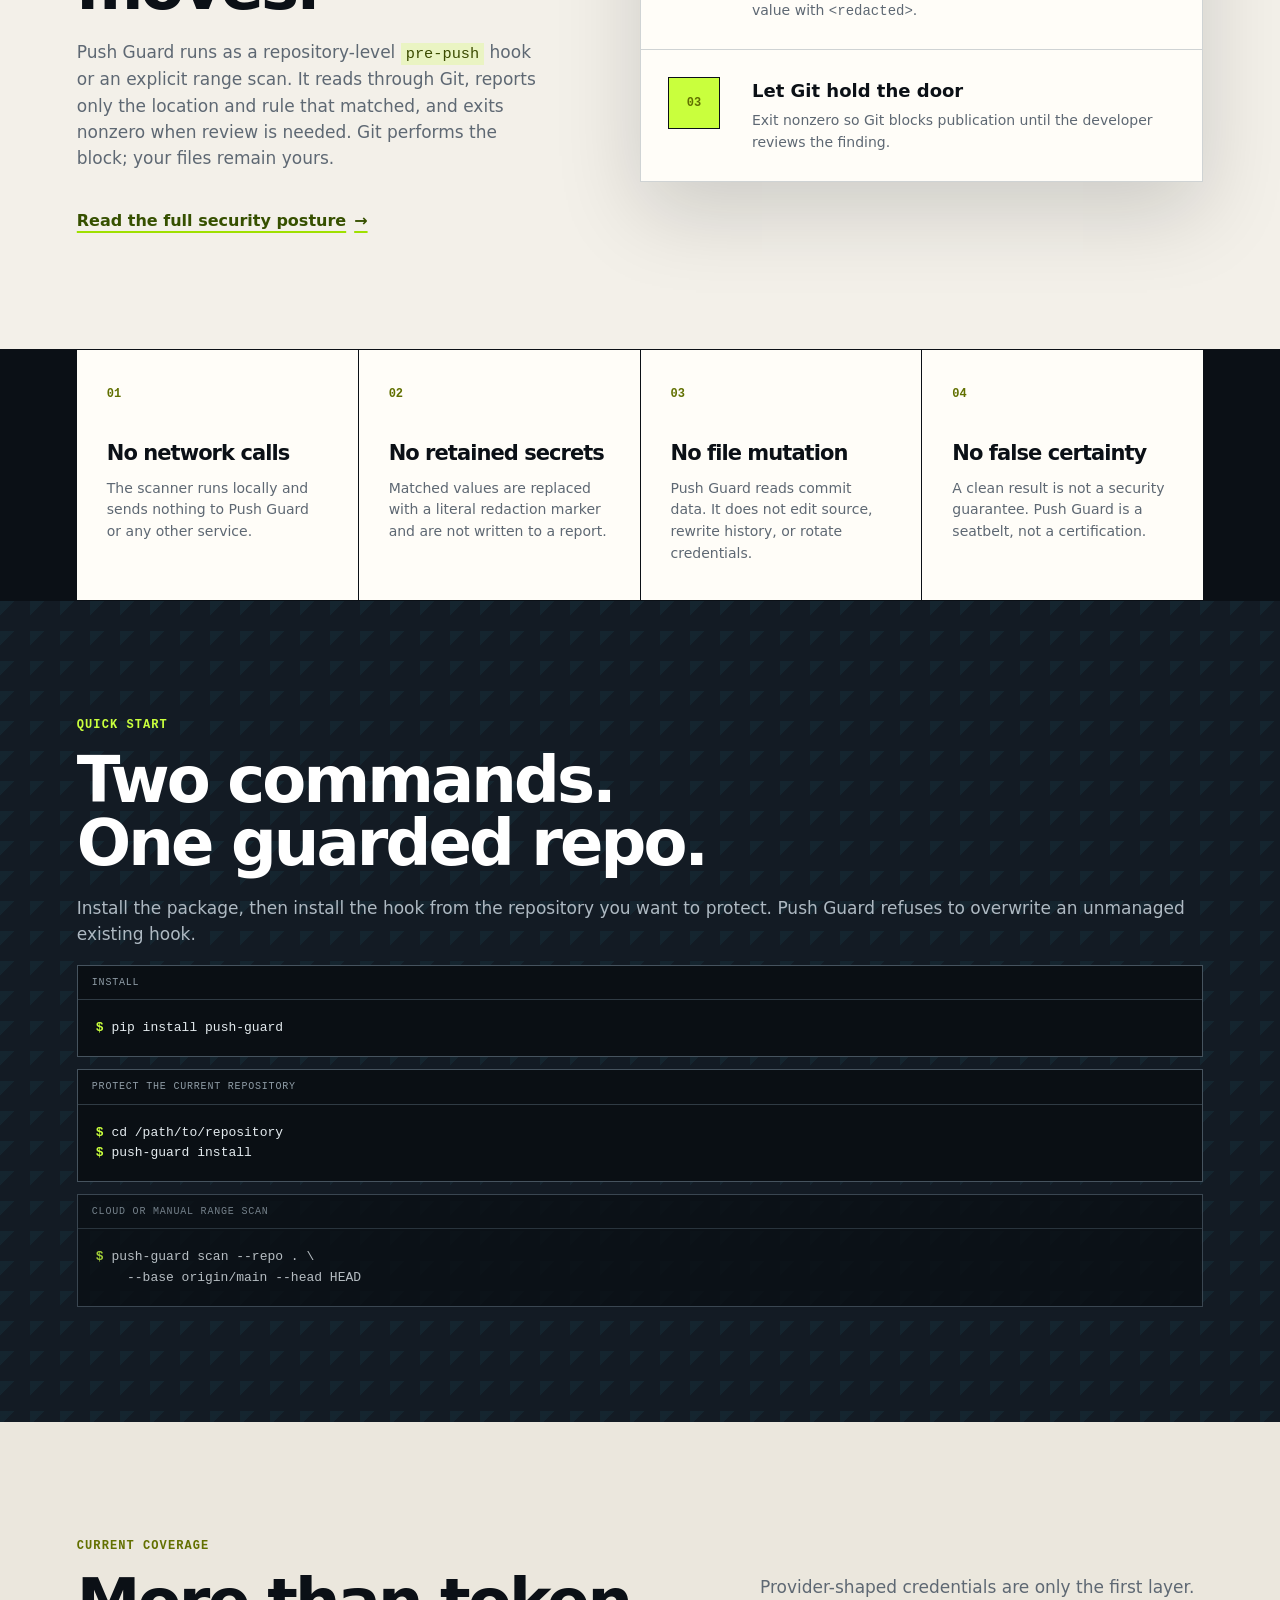
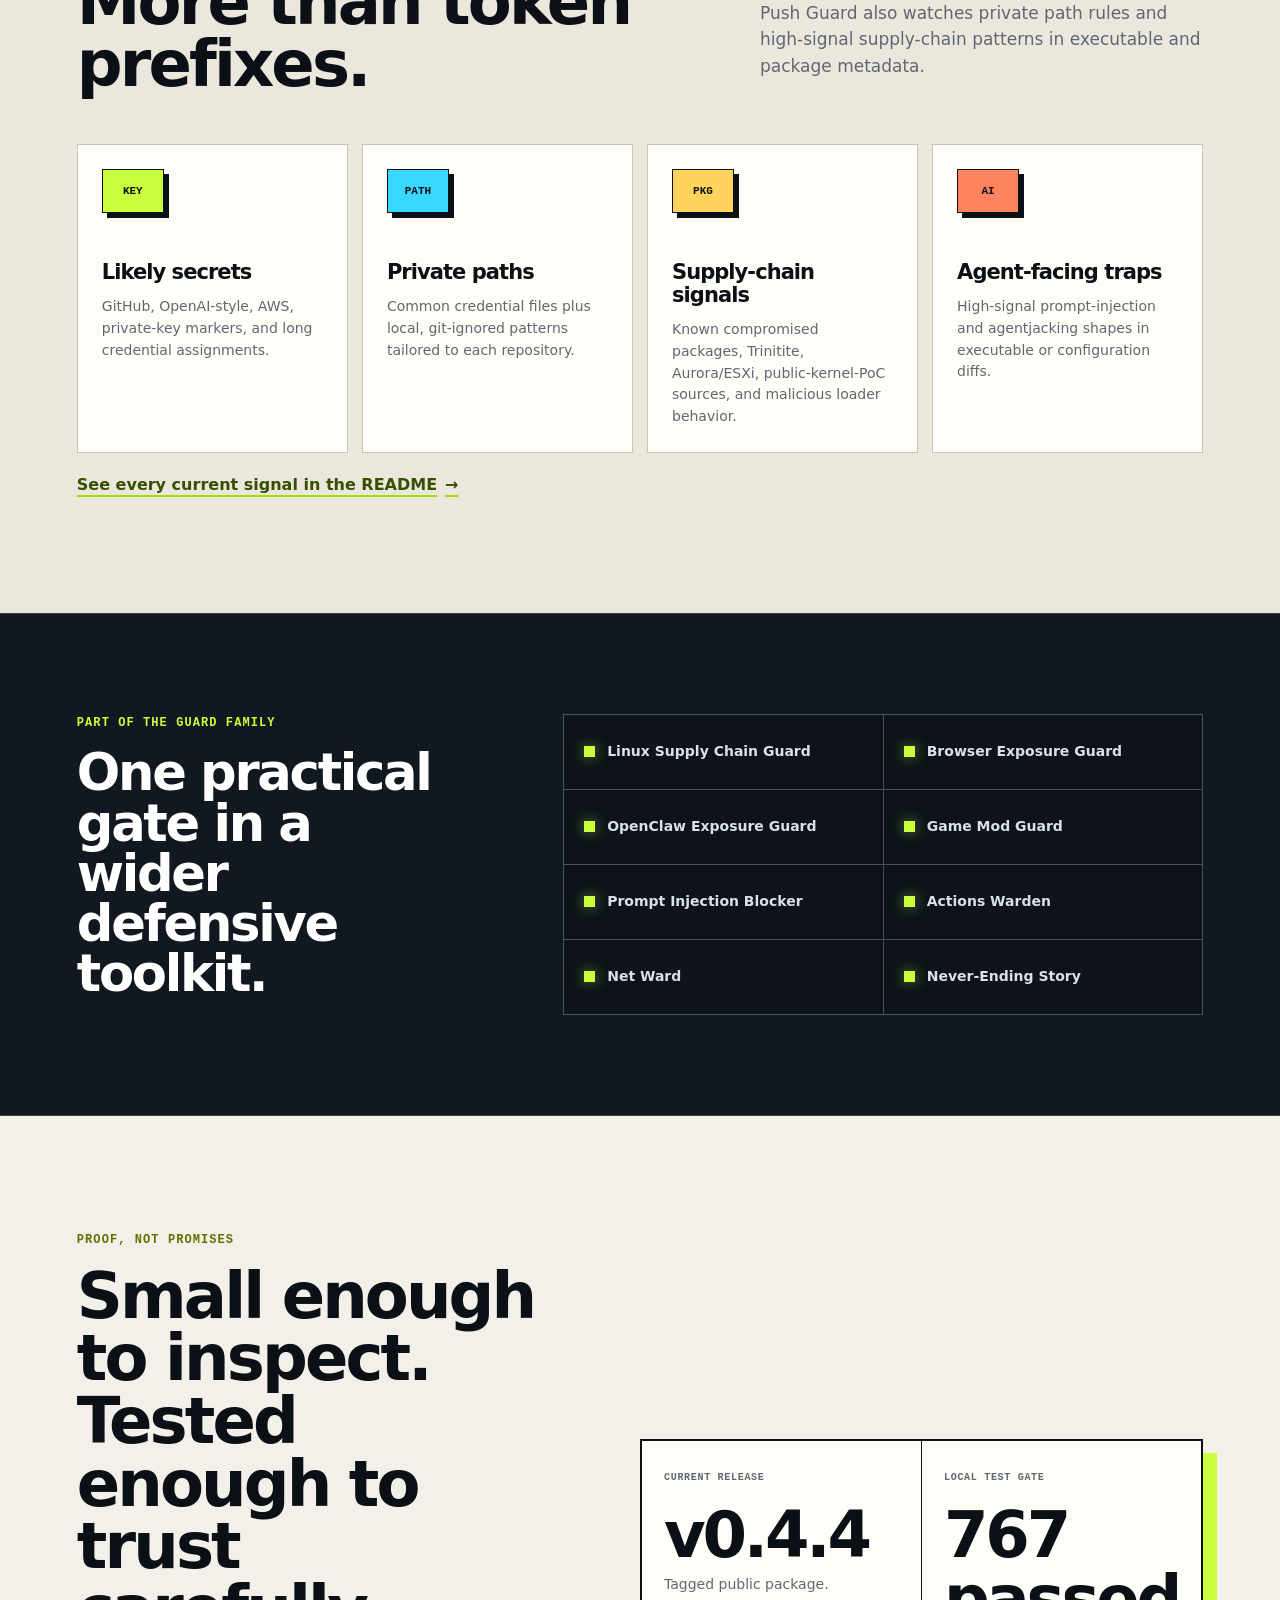
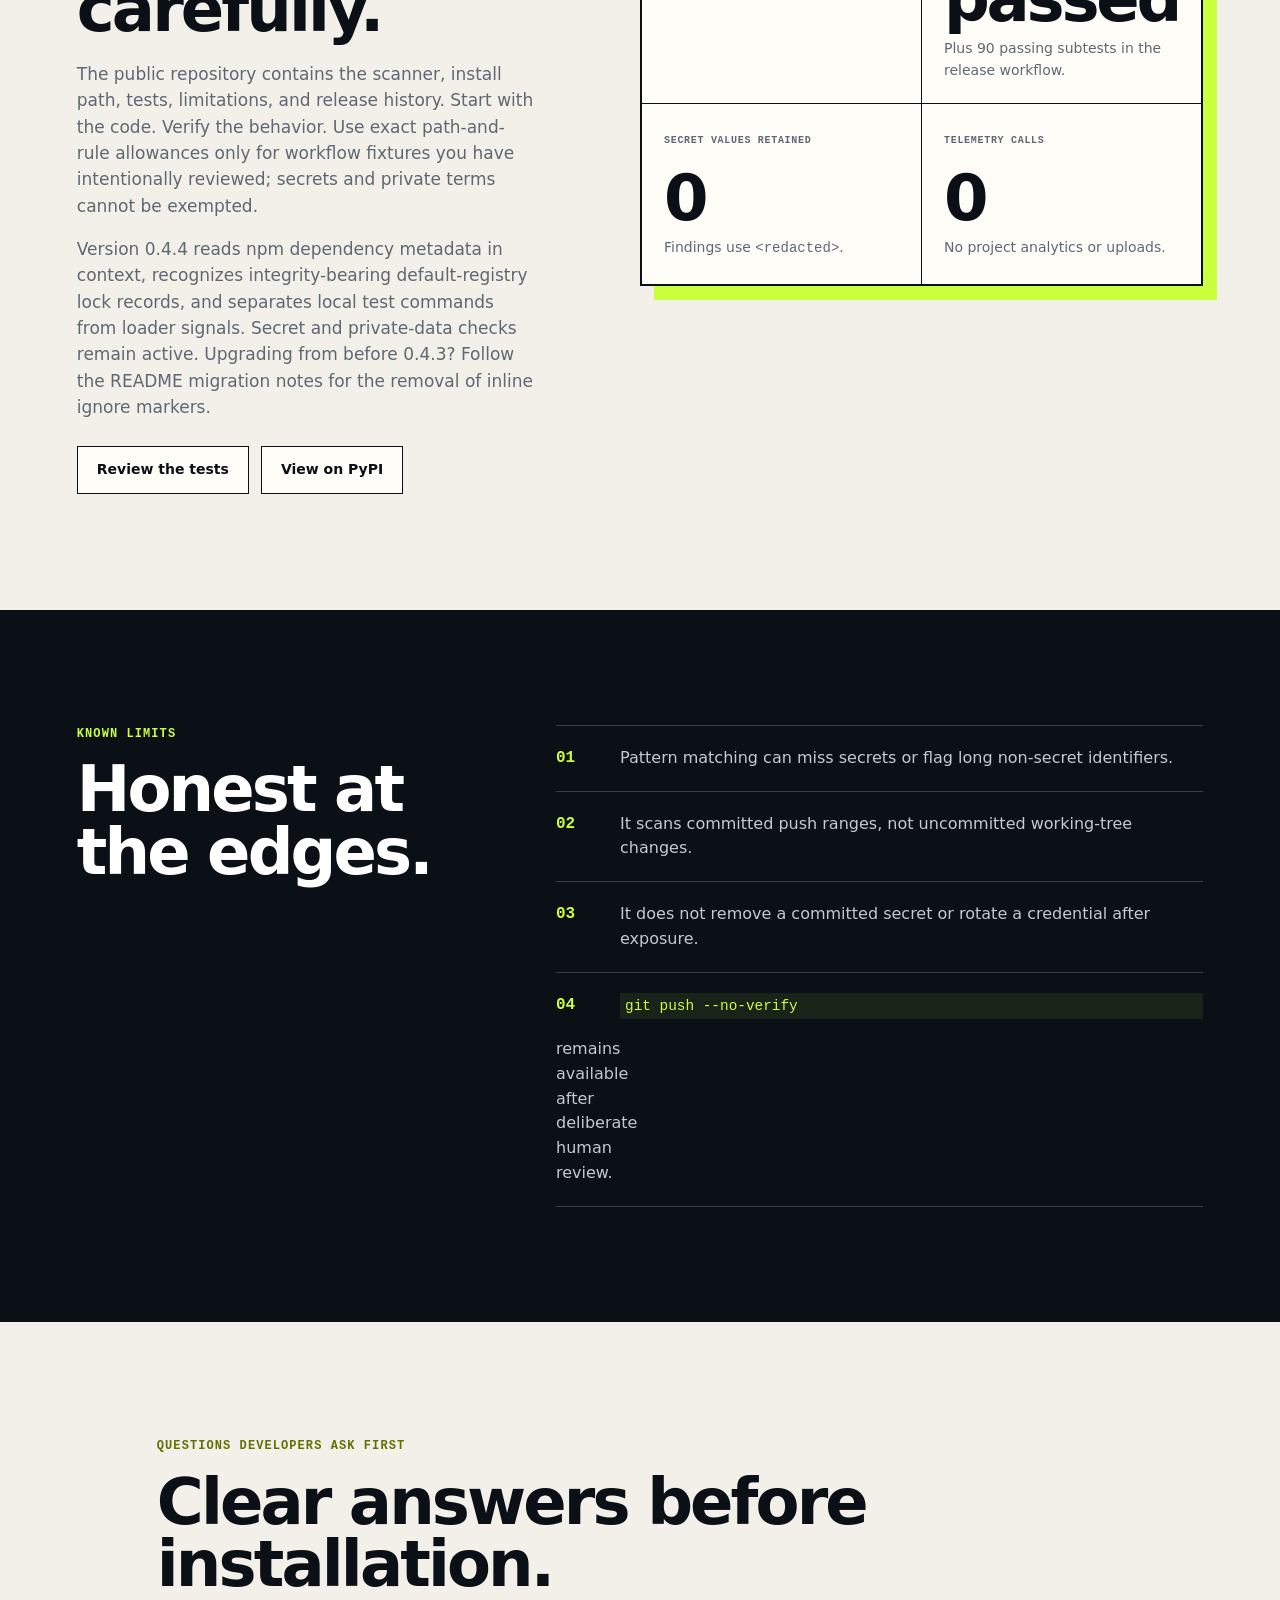
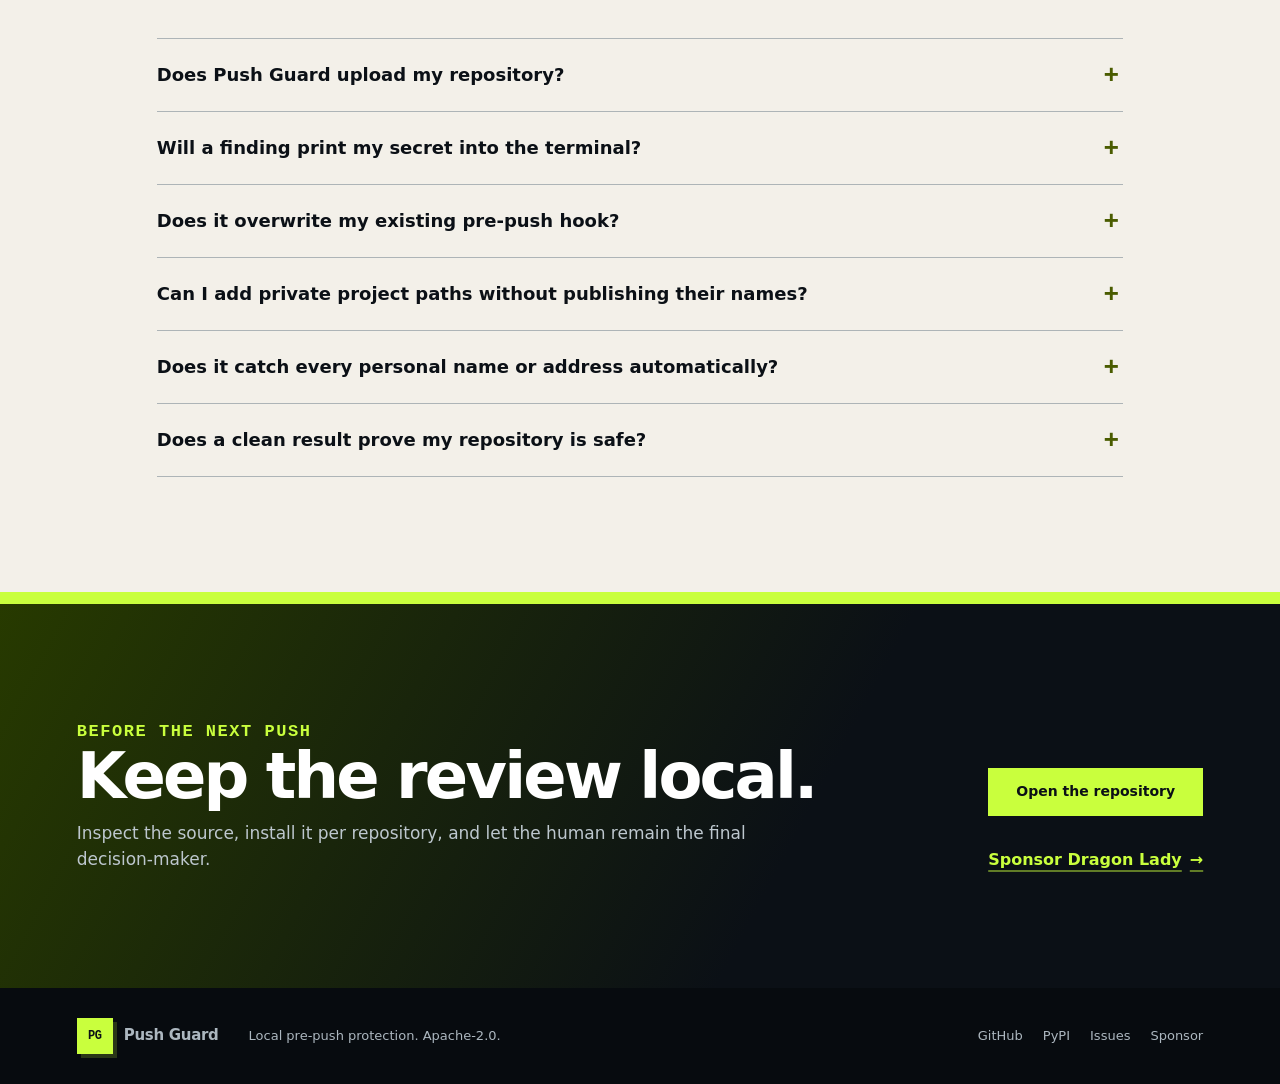
==== commit 0d71d375: "Classify npm sources and loader signals in context" ====
--- a/docs/index.html
+++ b/docs/index.html
@@ -9,14 +9,14 @@
   <meta property="og:title" content="Push Guard | Stop likely secret leaks before push">
   <meta property="og:description" content="Local-only Git protection. Redacted findings. Zero telemetry. No file mutation.">
   <meta property="og:url" content="https://push-guard.netlify.app/">
-  <meta property="og:image" content="https://push-guard.netlify.app/og-push-guard.png">
-  <meta property="og:image:width" content="1200">
-  <meta property="og:image:height" content="630">
+  <meta property="og:image" content="https://push-guard.netlify.app/og-push-guard-043.png">
+  <meta property="og:image:width" content="1536">
+  <meta property="og:image:height" content="1024">
   <meta property="og:image:alt" content="Push Guard local pre-push protection with a synthetic redacted finding">
   <meta name="twitter:card" content="summary_large_image">
   <meta name="twitter:title" content="Push Guard | Local pre-push protection">
   <meta name="twitter:description" content="A practical seatbelt for the moment before code leaves your machine.">
-  <meta name="twitter:image" content="https://push-guard.netlify.app/og-push-guard.png">
+  <meta name="twitter:image" content="https://push-guard.netlify.app/og-push-guard-043.png">
   <link rel="canonical" href="https://push-guard.netlify.app/">
   <title>Push Guard | Stop likely secret leaks before push</title>
   <link rel="icon" href="favicon.svg" type="image/svg+xml">
@@ -98,7 +98,7 @@
   <main id="main">
     <section class="hero" id="top" aria-labelledby="hero-title">
       <div class="hero-copy">
-        <p class="eyebrow"><span class="status-dot" aria-hidden="true"></span> Open-source alpha · v0.4.3</p>
+        <p class="eyebrow"><span class="status-dot" aria-hidden="true"></span> Open-source alpha · v0.4.4</p>
         <h1 id="hero-title">Stop the secret.<br><span>Keep the push.</span></h1>
         <p class="hero-subtitle">A local Git seatbelt for the moment before code leaves your machine.</p>
         <p class="hero-text">
@@ -297,7 +297,7 @@
           history. Start with the code. Verify the behavior. Use exact path-and-rule allowances only for workflow fixtures you have
           intentionally reviewed; secrets and private terms cannot be exempted.
         </p>
-        <p>Version 0.4.3 expands Google, OpenAI and Anthropic key detection and redaction, and prevents candidate changes from authorizing their own workflow exceptions. Breaking change: inline ignore markers no longer suppress findings. Follow the README migration notes before upgrading shared hooks.</p>
+        <p>Version 0.4.4 reads npm dependency metadata in context, recognizes integrity-bearing default-registry lock records, and separates local test commands from loader signals. Secret and private-data checks remain active. Upgrading from before 0.4.3? Follow the README migration notes for the removal of inline ignore markers.</p>
         <div class="proof-actions">
           <a class="button secondary" href="https://github.com/Dragon-Lady/push-guard/tree/main/tests" target="_blank" rel="noreferrer">Review the tests</a>
           <a class="button secondary" href="https://pypi.org/project/push-guard/" target="_blank" rel="noreferrer">View on PyPI</a>
@@ -306,12 +306,12 @@
       <div class="metric-grid" aria-label="Release evidence">
         <article>
           <span>Current release</span>
-          <strong>v0.4.3</strong>
+          <strong>v0.4.4</strong>
           <p>Tagged public package.</p>
         </article>
         <article>
           <span>Local test gate</span>
-          <strong>726 passed</strong>
+          <strong>767 passed</strong>
           <p>Plus 90 passing subtests in the release workflow.</p>
         </article>
         <article>
